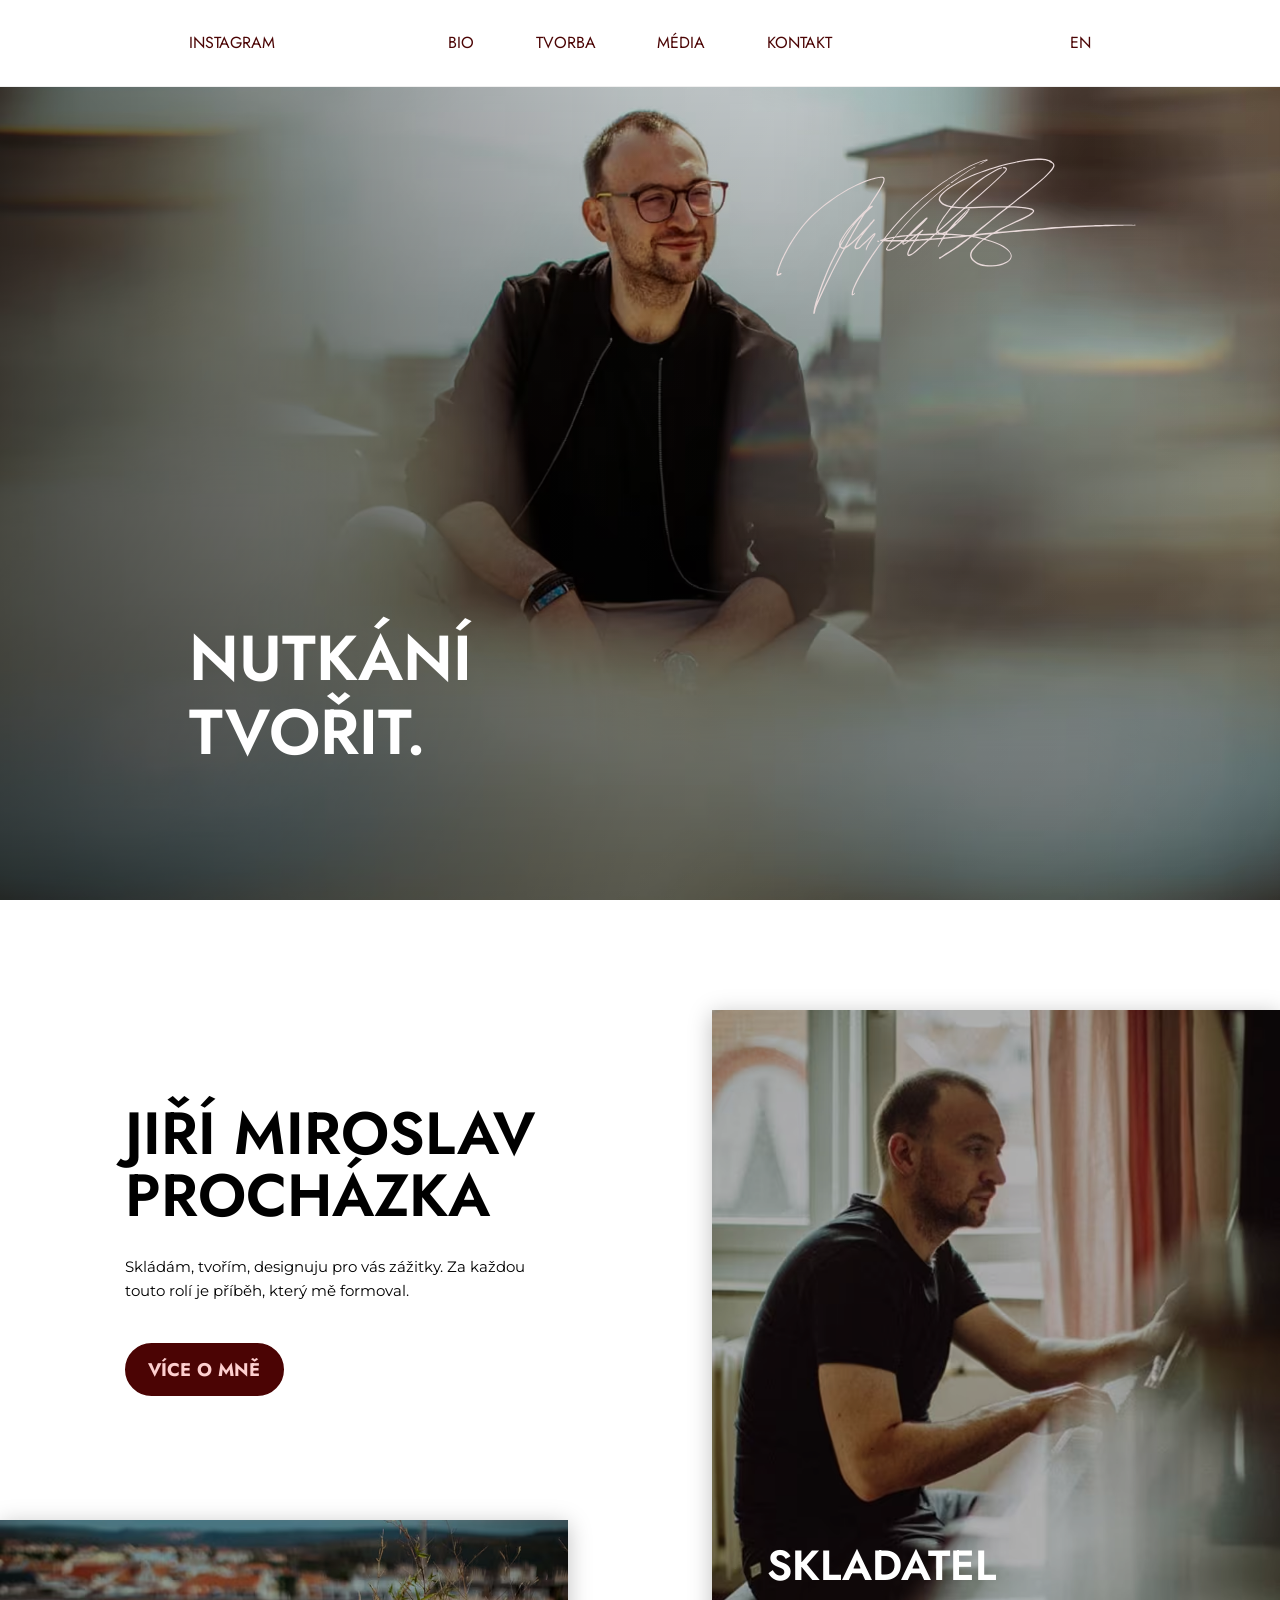
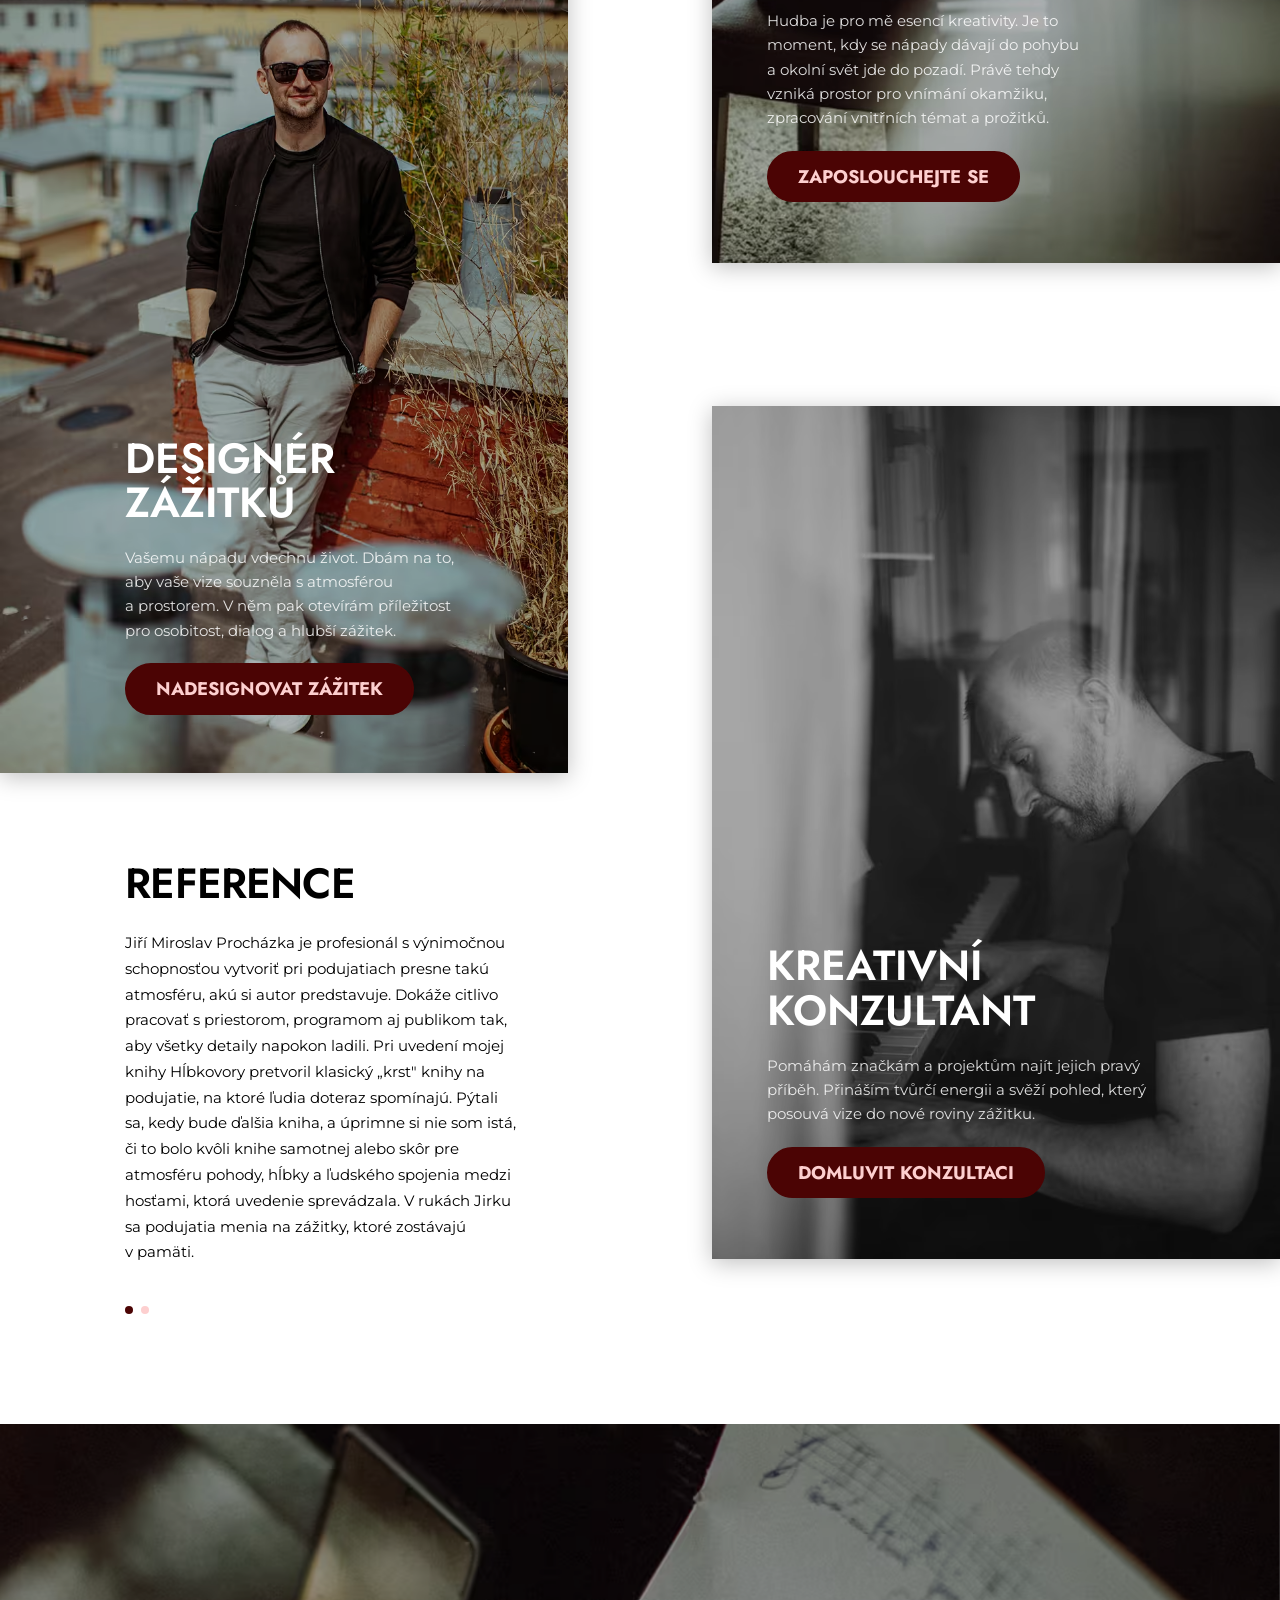
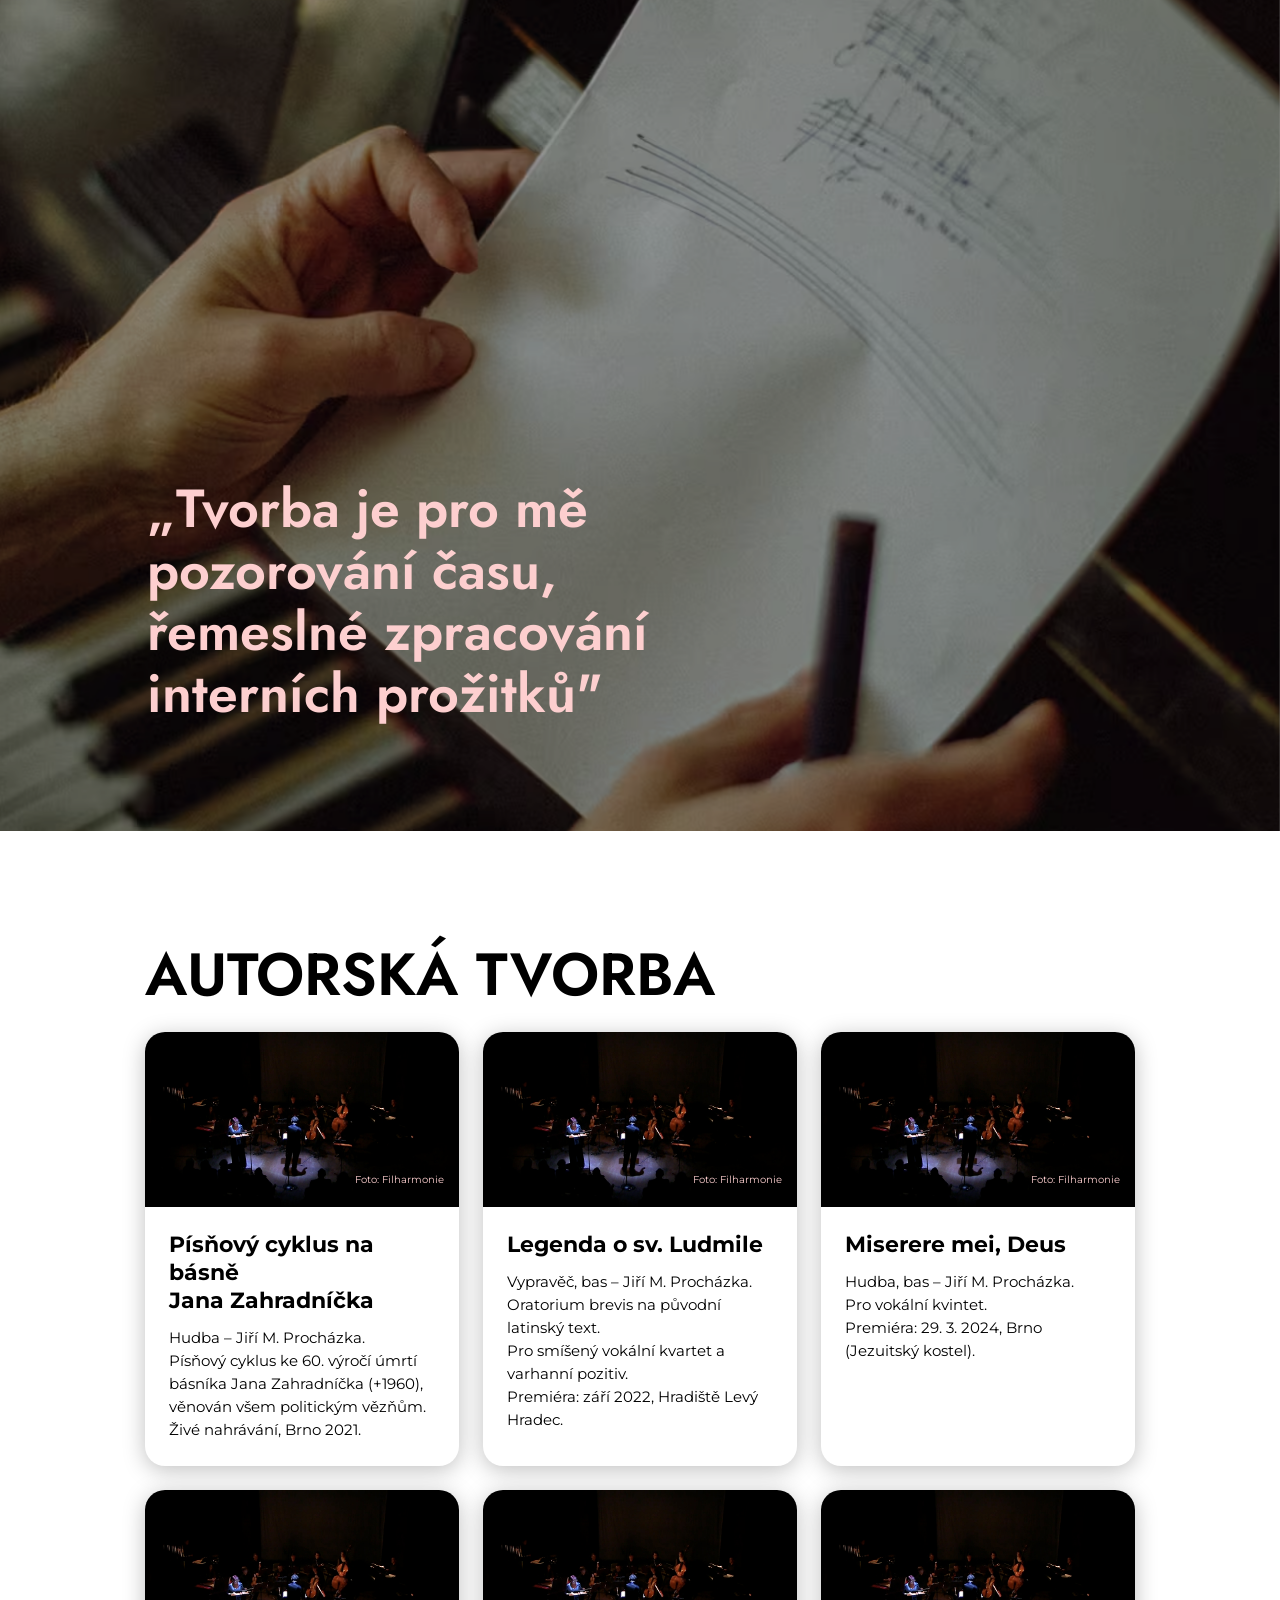
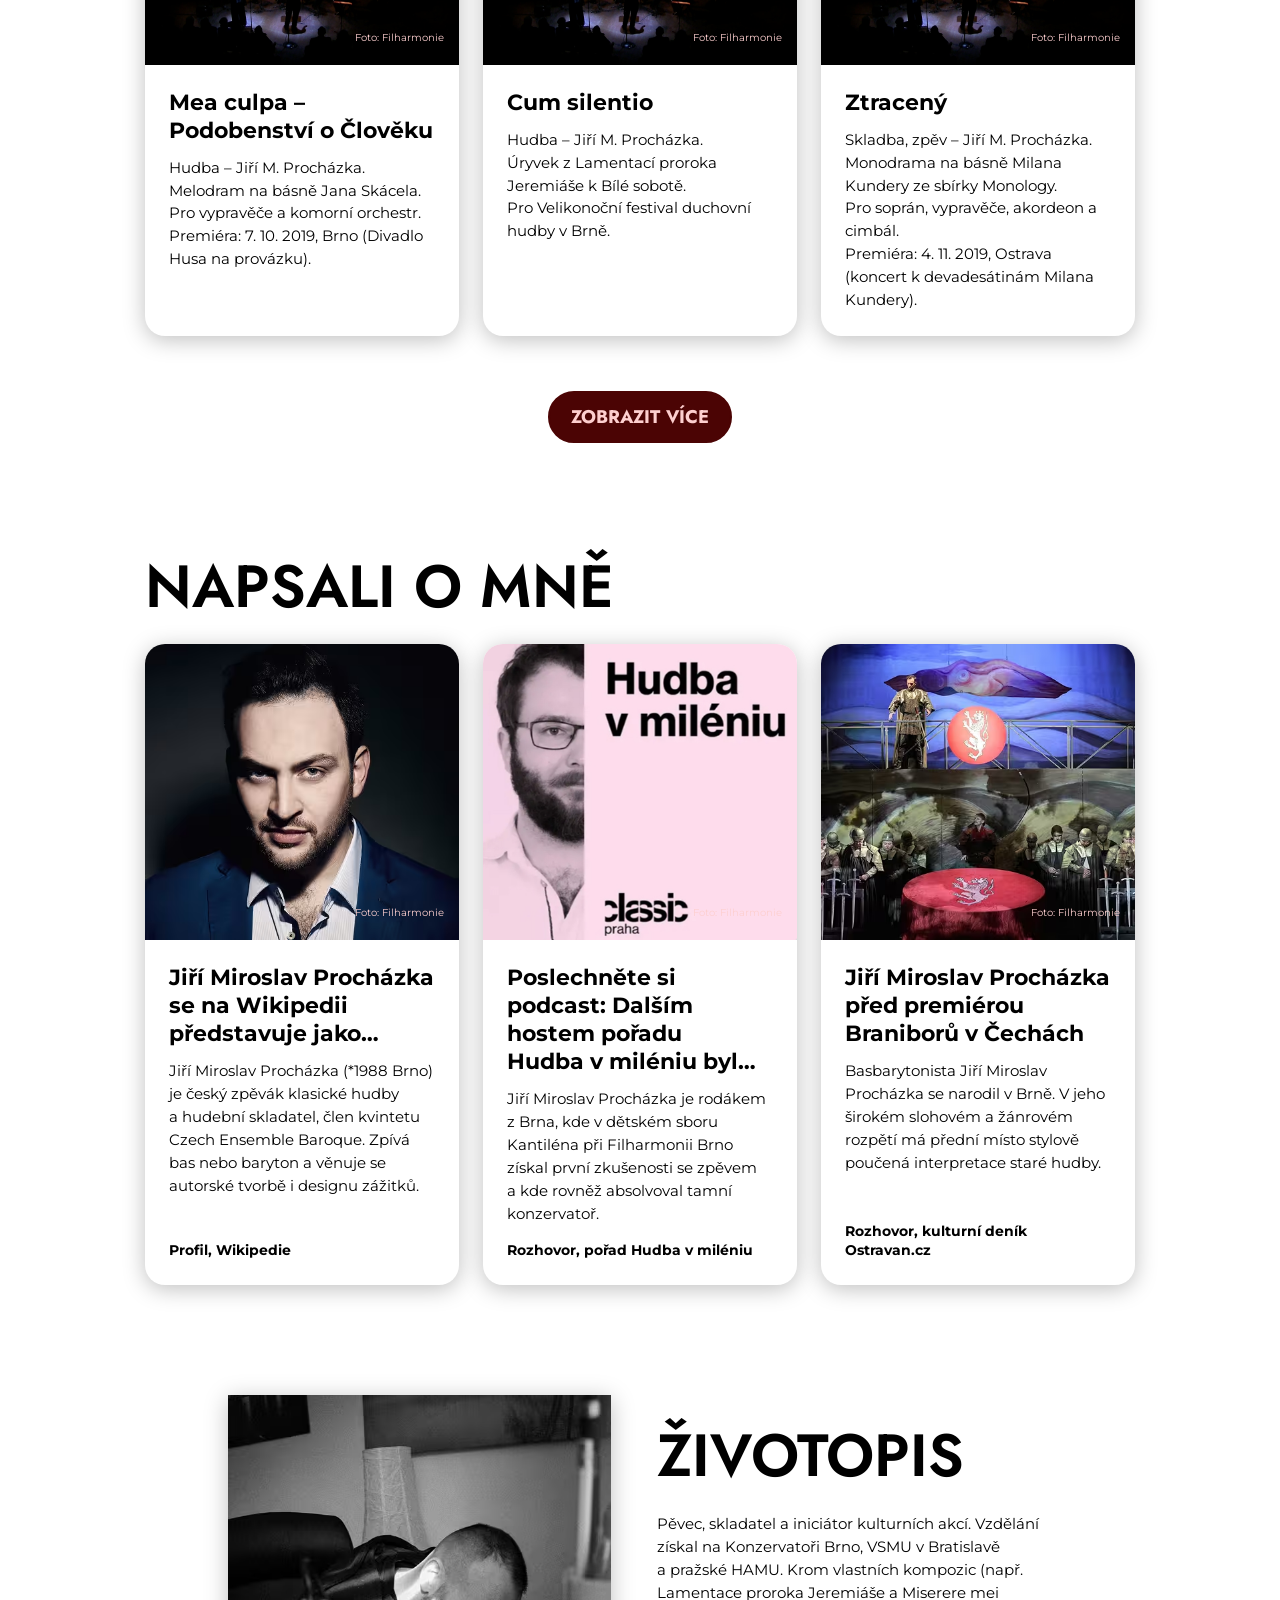
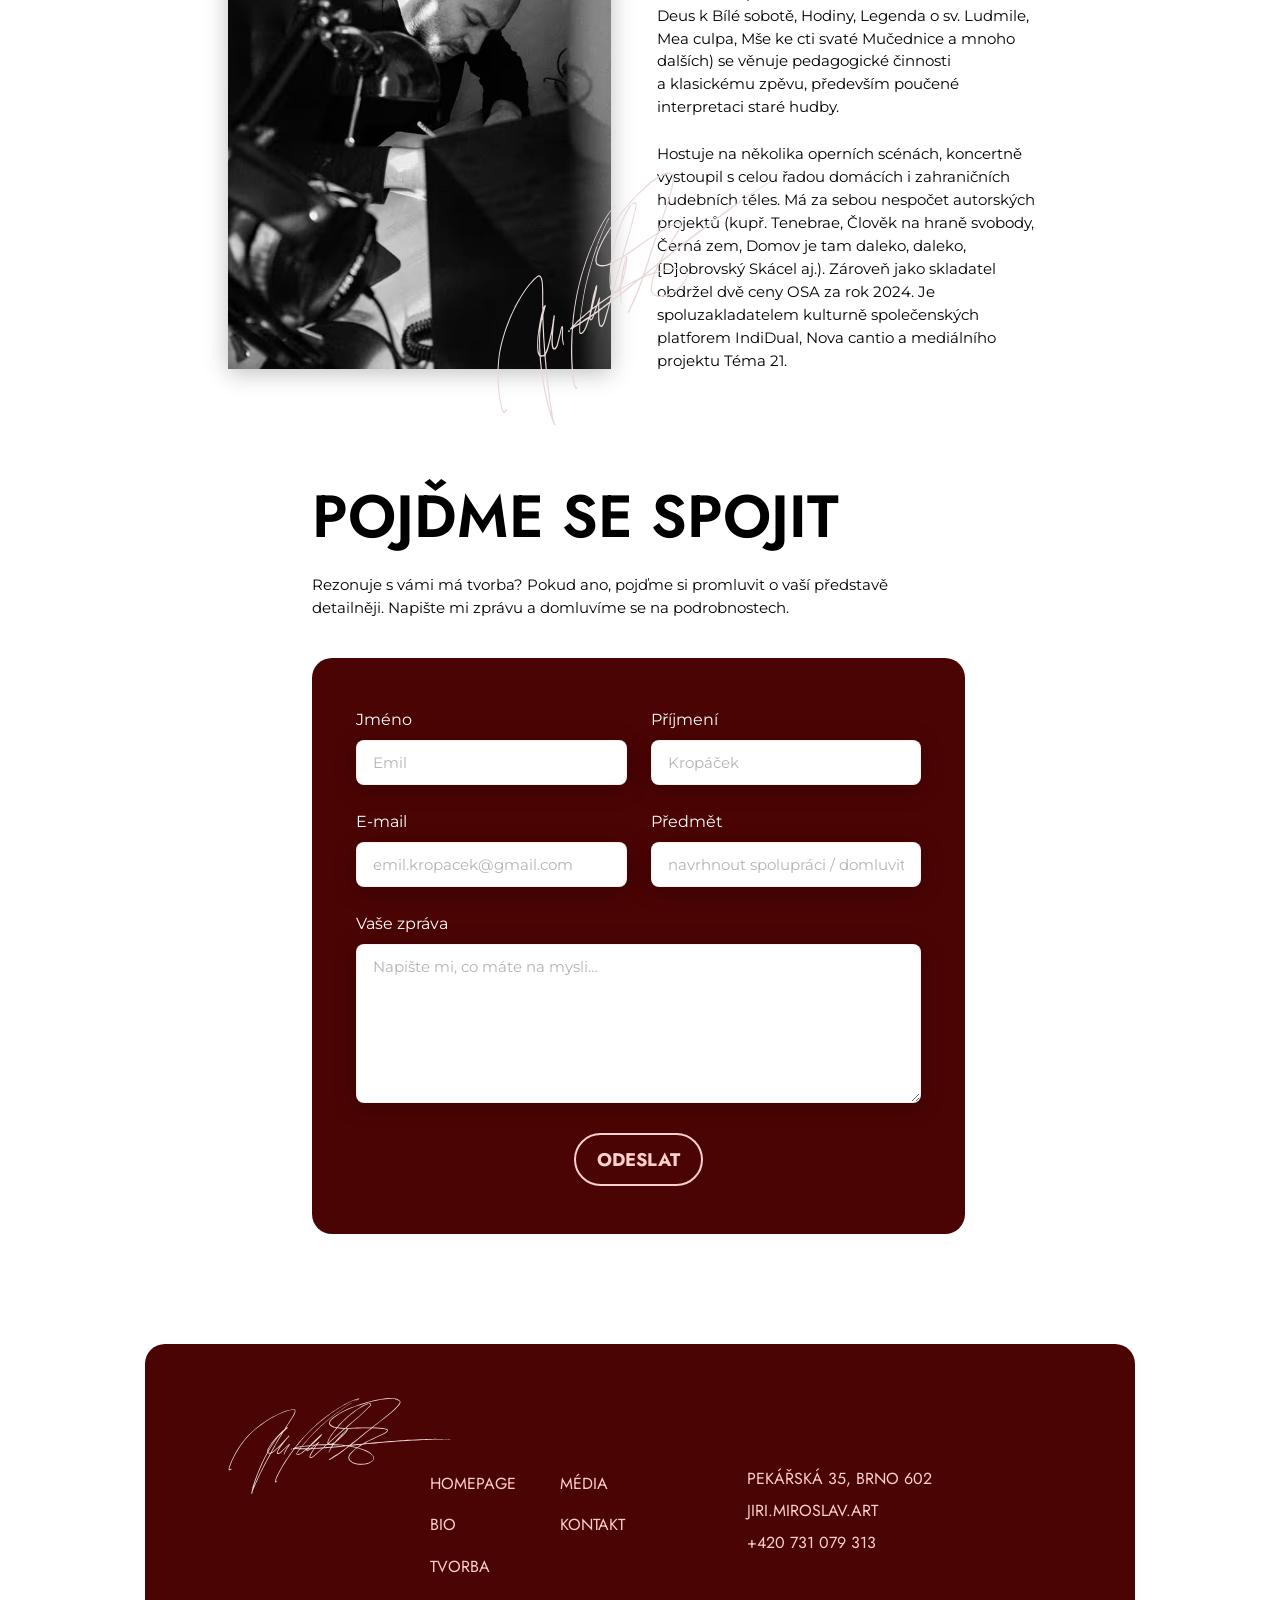
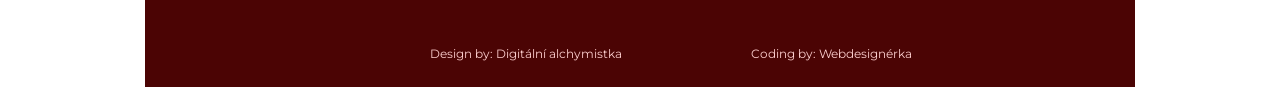
==== index.html @ 0cab8ac6 "Nová podstránka designer-zazitku: hero, foto grid, CSS a JS - Přidána podstránka designer-zazitku.ht" ====
﻿<!DOCTYPE html>
<html lang="cs">
<head>
    <meta charset="UTF-8">
    <meta name="viewport" content="width=device-width, initial-scale=1.0">

    <!-- ===== SEO ===== -->
    <title>Jiří Miroslav Procházka – Skladatel &amp; Designér zážitků</title>
    <meta name="description" content="Jiří Miroslav Procházka – pěvec, skladatel a designér zážitků z Brna. Skládám, tvořím a designuju pro vás zážitky, které zůstávají v paměti.">
    <link rel="canonical" href="https://www.jiriprochazka.cz/">

    <!-- ===== OPEN GRAPH ===== -->
    <meta property="og:type" content="website">
    <meta property="og:url" content="https://www.jiriprochazka.cz/">
    <meta property="og:title" content="Jiří Miroslav Procházka – Skladatel &amp; Designér zážitků">
    <meta property="og:description" content="Skládám, tvořím a designuju pro vás zážitky, které zůstávají v paměti.">
    <meta property="og:image" content="https://www.jiriprochazka.cz/Obrazky/jiri-miroslav-prochazka-hero.jpg">
    <meta property="og:locale" content="cs_CZ">
    <meta property="og:locale:alternate" content="en_US">

    <!-- ===== TWITTER CARD ===== -->
    <meta name="twitter:card" content="summary_large_image">
    <meta name="twitter:title" content="Jiří Miroslav Procházka – Skladatel &amp; Designér zážitků">
    <meta name="twitter:description" content="Skládám, tvořím a designuju pro vás zážitky, které zůstávají v paměti.">
    <meta name="twitter:image" content="https://www.jiriprochazka.cz/Obrazky/jiri-miroslav-prochazka-hero.jpg">

    <!-- ===== HREFLANG ===== -->
    <link rel="alternate" hreflang="cs" href="https://www.jiriprochazka.cz/">
    <link rel="alternate" hreflang="en" href="https://www.jiriprochazka.cz/en/">
    <link rel="alternate" hreflang="x-default" href="https://www.jiriprochazka.cz/">

    <!-- ===== FAVICON ===== -->
    <link rel="icon" type="image/svg+xml" href="Obrazky/Favicona-jiri.svg">

    <!-- ===== PRELOAD HERO IMAGE ===== -->
    <link rel="preload" as="image" href="Obrazky/jiri-miroslav-prochazka-hero-mobil.jpg" media="(max-width: 1023px)" fetchpriority="high">
    <link rel="preload" as="image" href="Obrazky/jiri-miroslav-prochazka-hero.avif" type="image/avif" media="(min-width: 1024px)" fetchpriority="high">

    <!-- ===== FONTS ===== -->
    <link rel="preconnect" href="https://fonts.googleapis.com">
    <link rel="preconnect" href="https://fonts.gstatic.com" crossorigin>
    <link href="https://fonts.googleapis.com/css2?family=Jost:wght@400;600;700&family=Montserrat:wght@400;700&display=swap&subset=latin,latin-ext" rel="stylesheet">

    <!-- ===== CSS ===== -->
    <link rel="stylesheet" href="css/style.css">

    <!-- ===== STRUCTURED DATA – Person ===== -->
    <script type="application/ld+json">
    {
        "@context": "https://schema.org",
        "@type": "Person",
        "name": "Jiří Miroslav Procházka",
        "alternateName": "Jiří M. Procházka",
        "jobTitle": "Skladatel, pěvec, designér zážitků",
        "description": "Pěvec, skladatel a iniciátor kulturních akcí. Vzdělání získal na Konzervatoři Brno, VŠMU v Bratislavě a pražské HAMU.",
        "url": "https://www.jiriprochazka.cz/",
        "image": "https://www.jiriprochazka.cz/Obrazky/jiri-miroslav-prochazka-hero.jpg",
        "birthDate": "1988",
        "birthPlace": {
            "@type": "Place",
            "name": "Brno, Česká republika"
        }
    }
    </script>
</head>

<body>

    <!-- Přeskočit na obsah (přístupnost) -->
    <a href="#main-content" class="skip-link">Přeskočit na obsah</a>

    <!-- ================================================================
         HEADER / NAVIGACE
         ================================================================ -->
    <header class="site-header" role="banner" id="site-header">
        <div class="nav container">

            <!-- Logo – jen na mobilu -->
            <a href="/" class="nav__logo" aria-label="Jiří Miroslav Procházka – přejít na úvodní stránku">
                <img src="Obrazky/jiri-podpis-menu-mobil.svg"
                     alt="Jiří Miroslav Procházka"
                     class="nav__logo-img"
                     width="157" height="69">
            </a>

            <!-- Instagram – vlevo na desktopu -->
            <a href="#" class="nav__instagram">Instagram</a>

            <!-- Hlavní navigace – střed na desktopu -->
            <nav aria-label="Hlavní navigace">
                <ul class="nav__menu" id="nav-menu" role="list">
                    <li class="nav__menu-item"><a href="/#bio">Bio</a></li>
                    <li class="nav__menu-item"><a href="/#autorska-tvorba">Tvorba</a></li>
                    <li class="nav__menu-item"><a href="/#napsali-o-mne">Média</a></li>
                    <li class="nav__menu-item"><a href="/#kontakt">Kontakt</a></li>
                </ul>
            </nav>

            <!-- Pravá část: EN (desktop) + hamburger (mobile) -->
            <div class="nav__right">
                <a href="/en/"
                   class="nav__lang-link"
                   hreflang="en"
                   lang="en"
                   aria-label="English version">EN</a>
                <button class="nav__toggle"
                        type="button"
                        aria-expanded="false"
                        aria-controls="mobile-menu"
                        aria-label="Otevřít hlavní menu">
                    <span class="nav__toggle-bar" aria-hidden="true"></span>
                    <span class="nav__toggle-bar" aria-hidden="true"></span>
                </button>
            </div>

        </div>
    </header>

    <!-- ================================================================
         MOBILNÍ MENU OVERLAY
         ================================================================ -->
    <div class="mobile-menu"
         id="mobile-menu"
         role="dialog"
         aria-modal="true"
         aria-label="Navigační menu"
         aria-hidden="true">

        <div class="mobile-menu__top">
            <button class="mobile-menu__close"
                    type="button"
                    aria-label="Zavřít menu">
                <span class="mobile-menu__close-bar" aria-hidden="true"></span>
                <span class="mobile-menu__close-bar" aria-hidden="true"></span>
            </button>
        </div>

        <a href="/" class="mobile-menu__logo" aria-label="Jiří Miroslav Procházka – přejít na úvodní stránku">
            <img src="Obrazky/podpis-rozbal-menu-mobile.svg"
                 alt="Jiří Miroslav Procházka"
                 width="219" height="97">
        </a>

        <nav class="mobile-menu__nav" aria-label="Mobilní navigace">
            <ul role="list">
                <li><a href="/#bio">Bio</a></li>
                <li><a href="/#autorska-tvorba">Tvorba</a></li>
                <li><a href="/#napsali-o-mne">Média</a></li>
                <li><a href="/#kontakt">Kontakt</a></li>
            </ul>
        </nav>

        <div class="mobile-menu__footer">
            <a href="#"
               class="mobile-menu__instagram"
               target="_blank"
               rel="noopener noreferrer">Instagram</a>
            <a href="/en/"
               class="mobile-menu__lang"
               hreflang="en"
               lang="en"
               aria-label="English version">EN</a>
        </div>

    </div>

    <!-- ================================================================
         HLAVNÍ OBSAH
         ================================================================ -->
    <main id="main-content">

        <!-- ============================================================
             SEKCE 1 – HERO
             ============================================================ -->
        <section class="hero" aria-label="Úvodní sekce">

            <!-- Fotografie na pozadí -->
            <div class="hero__media" aria-hidden="true">
                <picture>
                    <!-- Mobilní fotografie (do 1023px) –  jpg -->
                    <source media="(max-width: 1023px)" srcset="Obrazky/jiri-miroslav-prochazka-hero-mobil.jpg">
                    <!-- Desktopová fotografie (od 1024px) -->
                    <source srcset="Obrazky/jiri-miroslav-prochazka-hero.avif" type="image/avif">
                    <img src="Obrazky/jiri-miroslav-prochazka-hero.jpg"
                         alt=""
                         class="hero__image"
                         fetchpriority="high"
                         decoding="auto">
                </picture>
                <div class="hero__overlay"></div>
                <img src="Obrazky/podpis-hero.svg"
                     alt=""
                     class="hero__signature"
                     aria-hidden="true"
                     width="545"
                     height="240">
            </div>

            <!-- Textový obsah -->
            <div class="hero__content container">
                <h1 class="hero__title">nutkání<br>tvořit.</h1>
            </div>

        </section>

        <!-- ============================================================
             SEKCE 2 – ROLE
             ============================================================ -->
        <section class="roles" id="bio" aria-label="Jiří Miroslav Procházka – role a zaměření">
            <div class="roles__grid">

                <!-- Levý sloupec -->
                <div class="roles__col-left">
                    <!-- Blok 1: Úvod -->
                    <div class="roles__intro">
                        <h2 class="roles__intro-title">Jiří Miroslav<br>Procházka</h2>
                        <p class="roles__intro-text">Skládám, tvořím, designuju pro&nbsp;vás zážitky. Za&nbsp;každou touto rolí je&nbsp;příběh, který mě&nbsp;formoval.</p>
                        <a href="#zivotopis" class="btn">Více o&nbsp;mně</a>
                    </div>

                    <!-- Karta: Designér zážitků (desktop: levý sloupec dole) -->
                    <article class="roles__card roles__card--designer" data-animate="from-left" aria-label="Designér zážitků">
                        <div class="roles__card-media">
                            <picture>
                                <source srcset="Obrazky/designer-zazitku-jiri-prochazka.avif" type="image/avif">
                                <img src="Obrazky/designer-zazitku-jiri-prochazka.jpg"
                                     alt="Jiří Miroslav Procházka – designér zážitků"
                                     class="roles__card-img"
                                     loading="lazy" decoding="async">
                            </picture>
                            <div class="roles__card-overlay" aria-hidden="true"></div>
                        </div>
                        <div class="roles__card-content">
                            <h2 class="roles__card-title">Designér<br>zážitků</h2>
                            <p class="roles__card-text">Vašemu nápadu vdechnu život. Dbám na&nbsp;to, aby vaše vize souzněla s&nbsp;atmosférou a&nbsp;prostorem. V&nbsp;něm pak otevírám příležitost pro osobitost, dialog a&nbsp;hlubší zážitek.</p>
                            <a href="designer-zazitku.html" class="btn">Nadesignovat zážitek</a>
                        </div>
                    </article>

                    <!-- Reference slider -->
                    <div class="roles__reference" data-animate="from-left">
                        <h2 class="roles__reference-title">Reference</h2>
                        <div class="roles__reference-slider">
                            <div class="roles__reference-track">

                                <blockquote class="roles__reference-slide">
                                    <p class="roles__reference-text">Jiří Miroslav Procházka je profesionál s&nbsp;výnimočnou schopnosťou vytvoriť pri podujatiach presne takú atmosféru, akú si autor predstavuje. Dokáže citlivo pracovať s&nbsp;priestorom, programom aj publikom tak, aby všetky detaily napokon ladili. Pri uvedení mojej knihy Hĺbkovory pretvoril klasický „krst" knihy na podujatie, na ktoré ľudia doteraz spomínajú. Pýtali sa, kedy bude ďalšia kniha, a&nbsp;úprimne si nie som istá, či to bolo kvôli knihe samotnej alebo skôr pre atmosféru pohody, hĺbky a&nbsp;ľudského spojenia medzi hosťami, ktorá uvedenie sprevádzala. V&nbsp;rukách Jirku sa podujatia menia na zážitky, ktoré zostávajú v&nbsp;pamäti.</p>
                                    <footer class="roles__reference-footer">
                                        <cite class="roles__reference-author">Iva Mrvová, reportérka a akademička</cite>
                                    </footer>
                                </blockquote>

                                <blockquote class="roles__reference-slide" aria-hidden="true">
                                    <p class="roles__reference-text">Navštívila jsem koncert, kde zazněla skladba J.&nbsp;M.&nbsp;Procházky Miserere mei Deus. Aniž bych znala kontext skladby, překlad textu, vybavil se mi okamžik prosincového odpoledne 21.&nbsp;12.&nbsp;2023. Odcházela jsem z&nbsp;práce, nemocnice. Z&nbsp;práce vidím centrum Prahy jak na dlani. Už jsem věděla, že se něco stalo. Celé centrum Prahy modře blikalo, majáky vozidel IZS. Hlavní město spustilo traumaplán. Vracela jsem se do&nbsp;práce a&nbsp;čekala, zda budeme i&nbsp;my, v&nbsp;menší nemocnici potřeba. V&nbsp;šoku, ty lidi šly jen do&nbsp;školy. Trochu síla, co všechno člověku dokáže hudba vyvolat za vzpomínky, souvislosti. Program koncertu jsem si důkladněji přečetla až&nbsp;později a&nbsp;zamrazilo mne podruhé. Ta skladba bylo tomu určená, aby tohle připomínala, památka obětí. Funguje, připomíná, aniž by člověk dopředu tušil. Poklona autorovi, jeho skladba funguje, až neuvěřitelně hluboce. Připomíná to, co bychom možná rádi zapomněli, ale zapomenout nesmíme!</p>
                                    <footer class="roles__reference-footer">
                                        <cite class="roles__reference-author">Kateřina (zdravotní sestra), návštěvnice koncertu</cite>
                                    </footer>
                                </blockquote>

                            </div>
                        </div>
                        <nav class="roles__reference-dots" aria-label="Navigace referencí">
                            <button class="roles__reference-dot roles__reference-dot--active"
                                    aria-label="Reference 1 z 2"
                                    data-index="0"></button>
                            <button class="roles__reference-dot"
                                    aria-label="Reference 2 z 2"
                                    data-index="1"></button>
                        </nav>
                    </div>

                </div>

                <!-- Pravý sloupec -->
                <div class="roles__col-right">
                    <!-- Karta: Skladatel (desktop: pravý sloupec nahoře) -->
                    <article class="roles__card roles__card--skladatel" data-animate="from-right" aria-label="Skladatel">
                        <div class="roles__card-media">
                            <picture>
                                <source srcset="Obrazky/skladatel-jiri-prochazka.avif" type="image/avif">
                                <img src="Obrazky/skladatel-jiri-prochazka.jpg"
                                     alt="Jiří Miroslav Procházka – skladatel"
                                     class="roles__card-img"
                                     loading="lazy" decoding="async">
                            </picture>
                            <div class="roles__card-overlay" aria-hidden="true"></div>
                        </div>
                        <div class="roles__card-content">
                            <h2 class="roles__card-title">Skladatel</h2>
                            <p class="roles__card-text">Hudba je pro mě esencí kreativity. Je to moment, kdy se nápady dávají do pohybu a&nbsp;okolní svět jde do pozadí. Právě tehdy vzniká prostor pro vnímání okamžiku, zpracování vnitřních témat a&nbsp;prožitků.</p>
                            <a href="#tvorba" class="btn">Zaposlouchejte se</a>
                        </div>
                    </article>

                    <!-- Karta: Kreativní konzultant (desktop: pravý sloupec dole) -->
                    <article class="roles__card roles__card--konzultant" data-animate="from-right" aria-label="Kreativní konzultant">
                        <div class="roles__card-media">
                            <picture>
                                <source srcset="Obrazky/kreativni-konzultant-jiri-prochazka.avif" type="image/avif">
                                <img src="Obrazky/kreativni-konzultant-jiri-prochazka.jpg"
                                     alt="Jiří Miroslav Procházka – kreativní konzultant"
                                     class="roles__card-img"
                                     loading="lazy" decoding="async">
                            </picture>
                            <div class="roles__card-overlay" aria-hidden="true"></div>
                        </div>
                        <div class="roles__card-content">
                            <h2 class="roles__card-title">Kreativní<br>konzultant</h2>
                            <p class="roles__card-text">Pomáhám značkám a&nbsp;projektům najít jejich pravý příběh. Přináším tvůrčí energii a&nbsp;svěží pohled, který posouvá vize do&nbsp;nové roviny zážitku.</p>
                            <a href="#kontakt" class="btn">Domluvit konzultaci</a>
                        </div>
                    </article>
                </div>

            </div>
        </section>

        <!-- ============================================================
             SEKCE 3 – CITÁT S PARALLAX FOTOGRAFIÍ
             ============================================================ -->
        <section class="quote-section" aria-label="Citát – Tvorba je pro mě pozorování času">
            <div class="quote-section__parallax" aria-hidden="true">
                <picture>
                    <source srcset="Obrazky/tvorba-jiri-prochazka.avif" type="image/avif">
                    <img src="Obrazky/tvorba-jiri-prochazka.jpg"
                         alt=""
                         class="quote-section__img"
                         loading="lazy" decoding="async">
                </picture>
            </div>
            <div class="quote-section__overlay" aria-hidden="true"></div>
            <div class="quote-section__content">
                <blockquote class="quote-section__quote">
                    <p>„Tvorba je pro&nbsp;mě<br>
                    pozorování času,<br>
                    řemeslné zpracování<br>
                    interních prožitků"</p>
                </blockquote>
            </div>
        </section>

        <!-- ============================================================
             SEKCE 4 – AUTORSKÁ TVORBA
             ============================================================ -->
        <section class="works" id="autorska-tvorba" aria-label="Autorská tvorba – Jiří Miroslav Procházka">

            <h2 class="works__title">Autorská tvorba</h2>

                <div class="works__grid">

                    <!-- Karta 1 -->
                    <article class="works__card">
                        <div class="works__card-media">
                            <picture>
                                <img src="Obrazky/nahled-autorska-tvorba-jan-prochazka.jpg"
                                     alt="Písňový cyklus na básně Jana Zahradníčka – živé nahrávání, Brno 2021"
                                     class="works__card-img"
                                     loading="lazy" decoding="async">
                            </picture>
                            <span class="works__card-credit" aria-hidden="true">Foto: Filharmonie</span>
                        </div>
                        <div class="works__card-body">
                            <h3 class="works__card-title">Písňový cyklus na básně Jana&nbsp;Zahradníčka</h3>
                            <p class="works__card-text">Hudba – Jiří M. Procházka.<br>
                            Písňový cyklus ke 60. výročí úmrtí básníka Jana Zahradníčka (+1960), věnován všem politickým vězňům.<br>
                            Živé nahrávání, Brno 2021.</p>
                        </div>
                    </article>

                    <!-- Karta 2 -->
                    <article class="works__card">
                        <div class="works__card-media">
                            <picture>
                                <img src="Obrazky/nahled-autorska-tvorba-jan-prochazka.jpg"
                                     alt="Legenda o sv. Ludmile – oratorium brevis, Hradiště Levý Hradec 2022"
                                     class="works__card-img"
                                     loading="lazy" decoding="async">
                            </picture>
                            <span class="works__card-credit" aria-hidden="true">Foto: Filharmonie</span>
                        </div>
                        <div class="works__card-body">
                            <h3 class="works__card-title">Legenda o&nbsp;sv.&nbsp;Ludmile</h3>
                            <p class="works__card-text">Vypravěč, bas – Jiří M. Procházka.<br>
                            Oratorium brevis na původní latinský text.<br>
                            Pro smíšený vokální kvartet a varhanní pozitiv.<br>
                            Premiéra: září 2022, Hradiště Levý Hradec.</p>
                        </div>
                    </article>

                    <!-- Karta 3 -->
                    <article class="works__card">
                        <div class="works__card-media">
                            <picture>
                                <img src="Obrazky/nahled-autorska-tvorba-jan-prochazka.jpg"
                                     alt="Miserere mei, Deus – vokální kvintet, Brno 2024"
                                     class="works__card-img"
                                     loading="lazy" decoding="async">
                            </picture>
                            <span class="works__card-credit" aria-hidden="true">Foto: Filharmonie</span>
                        </div>
                        <div class="works__card-body">
                            <h3 class="works__card-title">Miserere mei, Deus</h3>
                            <p class="works__card-text">Hudba, bas – Jiří M. Procházka.<br>
                            Pro vokální kvintet.<br>
                            Premiéra: 29. 3. 2024, Brno (Jezuitský kostel).</p>
                        </div>
                    </article>

                    <!-- Karta 4 -->
                    <article class="works__card">
                        <div class="works__card-media">
                            <picture>
                                <img src="Obrazky/nahled-autorska-tvorba-jan-prochazka.jpg"
                                     alt="Mea culpa – Podobenství o Člověku, Brno 2019"
                                     class="works__card-img"
                                     loading="lazy" decoding="async">
                            </picture>
                            <span class="works__card-credit" aria-hidden="true">Foto: Filharmonie</span>
                        </div>
                        <div class="works__card-body">
                            <h3 class="works__card-title">Mea culpa – Podobenství o&nbsp;Člověku</h3>
                            <p class="works__card-text">Hudba – Jiří M. Procházka.<br>
                            Melodram na básně Jana Skácela.<br>
                            Pro vypravěče a komorní orchestr.<br>
                            Premiéra: 7. 10. 2019, Brno (Divadlo Husa na provázku).</p>
                        </div>
                    </article>

                    <!-- Karta 5 -->
                    <article class="works__card">
                        <div class="works__card-media">
                            <picture>
                                <img src="Obrazky/nahled-autorska-tvorba-jan-prochazka.jpg"
                                     alt="Cum silentio – Lamentace proroka Jeremiáše, Velikonoční festival Brno"
                                     class="works__card-img"
                                     loading="lazy" decoding="async">
                            </picture>
                            <span class="works__card-credit" aria-hidden="true">Foto: Filharmonie</span>
                        </div>
                        <div class="works__card-body">
                            <h3 class="works__card-title">Cum silentio</h3>
                            <p class="works__card-text">Hudba – Jiří M. Procházka.<br>
                            Úryvek z Lamentací proroka Jeremiáše k Bílé sobotě.<br>
                            Pro Velikonoční festival duchovní hudby v Brně.</p>
                        </div>
                    </article>

                    <!-- Karta 6 -->
                    <article class="works__card">
                        <div class="works__card-media">
                            <picture>
                                <img src="Obrazky/nahled-autorska-tvorba-jan-prochazka.jpg"
                                     alt="Ztracený – monodrama na básně Milana Kundery, Ostrava 2019"
                                     class="works__card-img"
                                     loading="lazy" decoding="async">
                            </picture>
                            <span class="works__card-credit" aria-hidden="true">Foto: Filharmonie</span>
                        </div>
                        <div class="works__card-body">
                            <h3 class="works__card-title">Ztracený</h3>
                            <p class="works__card-text">Skladba, zpěv – Jiří M. Procházka.<br>
                            Monodrama na básně Milana Kundery ze sbírky Monology.<br>
                            Pro soprán, vypravěče, akordeon a cimbál.<br>
                            Premiéra: 4. 11. 2019, Ostrava (koncert k devadesátinám Milana Kundery).</p>
                        </div>
                    </article>

                </div><!-- /.works__grid -->

                <div class="works__cta">
                    <a href="#" class="btn">Zobrazit více</a>
                </div>

        </section>

        <!-- ============================================================
             SEKCE 5 – NAPSALI O MNĚ
             ============================================================ -->
        <section class="works" id="napsali-o-mne" aria-label="Napsali o mně – Jiří Miroslav Procházka">

            <h2 class="works__title">Napsali o&nbsp;mně</h2>

            <div class="works__grid">

                <!-- Karta 1 – Wikipedie -->
                <article class="works__card">
                    <div class="works__card-media">
                        <picture>
                            <source srcset="Obrazky/napsali-o-mne-jan-prochazka.avif" type="image/avif">
                            <img src="Obrazky/napsali-o-mne-jan-prochazka.jpg"
                                 alt="Jiří Miroslav Procházka – portrétní fotografie"
                                 class="works__card-img"
                                 loading="lazy"
                                 decoding="async">
                        </picture>
                        <span class="works__card-credit" aria-hidden="true">Foto: Filharmonie</span>
                    </div>
                    <div class="works__card-body">
                        <h3 class="works__card-title">Jiří Miroslav Procházka se na&nbsp;Wikipedii představuje jako…</h3>
                        <p class="works__card-text">Jiří Miroslav Procházka (*1988 Brno) je český zpěvák klasické hudby a&nbsp;hudební skladatel, člen kvintetu Czech Ensemble Baroque. Zpívá bas nebo baryton a&nbsp;věnuje se autorské tvorbě i&nbsp;designu zážitků.</p>
                        <p class="works__card-source">Profil, Wikipedie</p>
                    </div>
                </article>

                <!-- Karta 2 – Hudba v miléniu -->
                <article class="works__card">
                    <div class="works__card-media">
                        <picture>
                            <img src="Obrazky/rozhovor-hudba-v-mileniu-jan-prochazka.jpg"
                                 alt="Rozhovor s Jiřím Miroslavem Procházkou v pořadu Hudba v miléniu"
                                 class="works__card-img"
                                 loading="lazy"
                                 decoding="async">
                        </picture>
                        <span class="works__card-credit" aria-hidden="true">Foto: Filharmonie</span>
                    </div>
                    <div class="works__card-body">
                        <h3 class="works__card-title">Poslechněte si podcast: Dalším hostem pořadu Hudba&nbsp;v&nbsp;miléniu byl…</h3>
                        <p class="works__card-text">Jiří Miroslav Procházka je rodákem z&nbsp;Brna, kde v&nbsp;dětském sboru Kantiléna při Filharmonii Brno získal první zkušenosti se zpěvem a&nbsp;kde rovněž absolvoval tamní konzervatoř.</p>
                        <p class="works__card-source">Rozhovor, pořad Hudba v&nbsp;miléniu</p>
                    </div>
                </article>

                <!-- Karta 3 – Ostravan.cz -->
                <article class="works__card">
                    <div class="works__card-media">
                        <picture>
                            <source srcset="Obrazky/premiera-branibor-jiri-prochazka.avif" type="image/avif">
                            <img src="Obrazky/premiera-branibor-jiri-prochazka.jpg"
                                 alt="Jiří Miroslav Procházka před premiérou Braniborů v Čechách"
                                 class="works__card-img"
                                 loading="lazy"
                                 decoding="async">
                        </picture>
                        <span class="works__card-credit" aria-hidden="true">Foto: Filharmonie</span>
                    </div>
                    <div class="works__card-body">
                        <h3 class="works__card-title">Jiří Miroslav Procházka před premiérou Braniborů v&nbsp;Čechách</h3>
                        <p class="works__card-text">Basbarytonista Jiří Miroslav Procházka se narodil v&nbsp;Brně. V&nbsp;jeho širokém slohovém a&nbsp;žánrovém rozpětí má přední místo stylově poučená interpretace staré hudby.</p>
                        <p class="works__card-source">Rozhovor, kulturní deník Ostravan.cz</p>
                    </div>
                </article>

            </div><!-- /.works__grid -->

        </section>

        <!-- ============================================================
             SEKCE 6 – ŽIVOTOPIS
             ============================================================ -->
        <section class="bio" id="zivotopis" aria-label="Životopis – Jiří Miroslav Procházka">
            <div class="bio__inner">

                <div class="bio__media">
                    <picture>
                        <source srcset="Obrazky/pevec-skladatel-jiri-prochazka.avif" type="image/avif">
                        <img src="Obrazky/pevec-skladatel-jiri-prochazka.jpg"
                             alt="Jiří Miroslav Procházka – pěvec a skladatel"
                             class="bio__img"
                             loading="lazy"
                             decoding="async">
                    </picture>
                    <img src="Obrazky/podpis-jiri-prochazka.svg"
                         alt=""
                         class="bio__signature"
                         aria-hidden="true">
                </div>

                <div class="bio__content">
                    <h2 class="bio__title">Životopis</h2>
                    <p class="bio__text">Pěvec, skladatel a&nbsp;iniciátor kulturních akcí. Vzdělání získal na Konzervatoři Brno, VSMU v&nbsp;Bratislavě a&nbsp;pražské HAMU. Krom vlastních kompozic (např. Lamentace proroka Jeremiáše a&nbsp;Miserere mei Deus k&nbsp;Bílé sobotě, Hodiny, Legenda o&nbsp;sv.&nbsp;Ludmile, Mea culpa, Mše ke cti svaté Mučednice a&nbsp;mnoho dalších) se věnuje pedagogické činnosti a&nbsp;klasickému zpěvu, především poučené interpretaci staré hudby.</p>
                    <p class="bio__text">Hostuje na několika operních scénách, koncertně vystoupil s&nbsp;celou řadou domácích i&nbsp;zahraničních hudebních těles. Má za sebou nespočet autorských projektů (kupř. Tenebrae, Člověk na hraně svobody, Černá zem, Domov je tam daleko, daleko, [D]obrovský Skácel aj.). Zároveň jako skladatel obdržel dvě ceny OSA za rok 2024. Je spoluzakladatelem kulturně společenských platforem IndiDual, Nova cantio a&nbsp;mediálního projektu Téma 21.</p>
                </div>

            </div>
        </section>

        <!-- ============================================================
             SEKCE 7 – KONTAKT
             ============================================================ -->
        <section class="contact" id="kontakt" aria-label="Kontaktní formulář – Pojďme se spojit">

            <h2 class="contact__title">Pojďme se&nbsp;spojit</h2>
            <p class="contact__intro">Rezonuje s&nbsp;vámi má tvorba? Pokud ano, pojďme si promluvit o&nbsp;vaší představě detailněji. Napište mi zprávu a&nbsp;domluvíme se na&nbsp;podrobnostech.</p>

            <form class="contact__form" action="#" method="post" novalidate>

                <div class="contact__row">
                    <div class="contact__field">
                        <label for="jmeno" class="contact__label">Jméno</label>
                        <input type="text" id="jmeno" name="jmeno" class="contact__input"
                               placeholder="Emil" autocomplete="given-name" required>
                    </div>
                    <div class="contact__field">
                        <label for="prijmeni" class="contact__label">Příjmení</label>
                        <input type="text" id="prijmeni" name="prijmeni" class="contact__input"
                               placeholder="Kropáček" autocomplete="family-name" required>
                    </div>
                </div>

                <div class="contact__row">
                    <div class="contact__field">
                        <label for="email" class="contact__label">E-mail</label>
                        <input type="email" id="email" name="email" class="contact__input"
                               placeholder="emil.kropacek@gmail.com" autocomplete="email" required>
                    </div>
                    <div class="contact__field">
                        <label for="predmet" class="contact__label">Předmět</label>
                        <input type="text" id="predmet" name="predmet" class="contact__input"
                               placeholder="navrhnout spolupráci / domluvit lekci">
                    </div>
                </div>

                <div class="contact__field">
                    <label for="zprava" class="contact__label">Vaše zpráva</label>
                    <textarea id="zprava" name="zprava" class="contact__textarea"
                              placeholder="Napište mi, co máte na mysli…" rows="7" required></textarea>
                </div>

                <div class="contact__cta">
                    <button type="submit" class="btn contact__submit">Odeslat</button>
                </div>

            </form>

        </section>

    </main>

    <!-- ================================================================
         PATIČKA
         ================================================================ -->
    <footer class="site-footer" role="contentinfo">

        <div class="footer__inner">

            <!-- Podpis -->
            <img src="Obrazky/podpis-paticka.svg"
                 alt="Jiří Miroslav Procházka"
                 class="footer__signature"
                 aria-hidden="true">

            <!-- Pravá část: nav + credits -->
            <div class="footer__right">
                <div class="footer__nav-group">

                    <nav class="footer__nav" aria-label="Patičková navigace">
                        <div class="footer__nav-cols">

                            <ul class="footer__nav-col">
                                <li><a href="/" class="footer__nav-link">Homepage</a></li>
                                <li><a href="/#bio" class="footer__nav-link">Bio</a></li>
                                <li><a href="/#autorska-tvorba" class="footer__nav-link">Tvorba</a></li>
                            </ul>

                            <ul class="footer__nav-col">
                                <li><a href="/#napsali-o-mne" class="footer__nav-link">Média</a></li>
                                <li><a href="/#kontakt" class="footer__nav-link">Kontakt</a></li>
                            </ul>

                            <address class="footer__address">
                                <span class="footer__nav-link">Pekářská 35, Brno 602</span>
                                <a href="mailto:info@jirimiroslavprochazka.cz" class="footer__nav-link">jiri.miroslav.art</a>
                                <a href="tel:+420731079313"         class="footer__nav-link">+420 731 079 313</a>
                            </address>

                        </div>
                    </nav>

                    <!-- Credits – zarovnáno s col1 a col3 -->
                    <div class="footer__bottom">
                        <p class="footer__credits">Design by: <a href="#" class="footer__credits-link">Digitální alchymistka</a></p>
                        <p class="footer__credits">Coding by: <a href="#" class="footer__credits-link">Webdesignérka</a></p>
                    </div>

                </div>
            </div>

        </div>

    </footer>

    <!-- ================================================================
         JAVASCRIPT
         ================================================================ -->
    <script src="js/main.js" defer></script>

</body>
</html>
---- css/style.css ----
/* ============================================================
   JIŘÍ MIROSLAV PROCHÁZKA – Hlavní stylesheet
   Mobile-first | 1920px desktop / 360px mobile
   ============================================================ */

/* ============================================================
   CSS PROMĚNNÉ
   ============================================================ */
:root {
    /* Barvy */
    --color-primary: #4B0404;
    --color-secondary: #FDCFCF;
    --color-bg: #ffffff;
    --color-text: #000000;
    --color-text-body: #333333;

    /* Tlačítka */
    --btn-bg: var(--color-primary);
    --btn-text: var(--color-secondary);
    --btn-hover-bg: var(--color-secondary);
    --btn-hover-text: var(--color-primary);

    /* Fonty */
    --font-heading: 'Jost', sans-serif;
    --font-body: 'Montserrat', sans-serif;

    /* Layout */
    --container-width: 1456px;
    --container-pad: clamp(1.25rem, 5vw, 4.5rem);

    /* Sekce – padding */
    --section-pad: 56px;
    /* mobile */

    /* Zaoblení */
    --radius: 20px;

    /* Stín karet */
    --shadow-card: 0px 4px 22px rgba(0, 0, 0, 0.25);

    /* Přechody */
    --transition: 300ms ease-out;
    --transition-slow: 700ms cubic-bezier(0.22, 1, 0.36, 1);
}

/* Desktop – větší sekce padding */
@media (min-width: 1024px) {
    :root {
        --section-pad: 150px;
    }
}

/* ============================================================
   RESET & BASE
   ============================================================ */
*,
*::before,
*::after {
    box-sizing: border-box;
    margin: 0;
    padding: 0;
}

html {
    font-size: 16px;
    scroll-behavior: smooth;
    scroll-padding-top: clamp(4.5rem, calc(3.654rem + 2.308vw), 7rem);
    /* ~72px@360 → 112px@1920 */
    overflow-x: clip;
    /* zabraňuje horizontálnímu scrollu bez narušení position:sticky */
    -webkit-text-size-adjust: 100%;
    text-size-adjust: 100%;
}

body {
    font-family: var(--font-body);
    font-size: 1rem;
    font-weight: 400;
    line-height: 1.6;
    color: var(--color-text-body);
    background-color: var(--color-bg);
    overflow-x: hidden;
    -webkit-font-smoothing: antialiased;
    -moz-osx-font-smoothing: grayscale;
}

/* Minimální velikost textu na mobilu (360 px) */
@media (max-width: 400px) {
    body {
        font-size: 0.875rem;
        /* 14px */
    }
}

img,
picture,
video,
svg {
    display: block;
    max-width: 100%;
}

a {
    color: inherit;
    text-decoration: none;
}

ul,
ol {
    list-style: none;
}

/* Text nikdy do bloku */
p,
li,
blockquote,
figcaption {
    text-align: left;
    line-height: 1.6;
}

h1,
h2,
h3,
h4,
h5,
h6 {
    font-family: var(--font-heading);
    font-weight: 600;
    line-height: 1.1;
    color: var(--color-text);
    text-align: left;
}

/* ============================================================
   PŘÍSTUPNOST – přeskočit na obsah
   ============================================================ */
.skip-link {
    position: absolute;
    top: -100%;
    left: 0;
    padding: 0.75rem 1.5rem;
    background: var(--color-primary);
    color: var(--color-secondary);
    font-family: var(--font-heading);
    font-weight: 700;
    font-size: 0.875rem;
    z-index: 9999;
    transition: top 0.3s ease;
}

.skip-link:focus {
    top: 0;
}

/* ============================================================
   LAYOUT – KONTEJNER
   ============================================================ */
.container {
    width: 100%;
    max-width: var(--container-width);
    margin-inline: auto;
    padding-inline: var(--container-pad);
}

/* ============================================================
   TLAČÍTKA
   ============================================================ */
.btn {
    display: inline-flex;
    align-items: center;
    justify-content: center;
    gap: 0.5rem;
    /* padding: 14px 17px (360px) → 18px 24px (1920px) */
    padding: clamp(0.875rem, calc(0.817rem + 0.256vw), 1.125rem) clamp(1.0625rem, calc(0.962rem + 0.449vw), 1.5rem);
    font-family: var(--font-heading);
    font-weight: 700;
    /* font-size: 16px (360px) → 20px (1920px) */
    font-size: clamp(1rem, calc(0.942rem + 0.256vw), 1.25rem);
    line-height: 0.85;
    letter-spacing: 0;
    text-transform: uppercase;
    color: var(--btn-text);
    background-color: var(--btn-bg);
    border: 2px solid var(--color-primary);
    border-radius: 50px;
    cursor: pointer;
    transition:
        background-color var(--transition),
        color var(--transition),
        border-color var(--transition);
    white-space: nowrap;
}

.btn:hover,
.btn:focus-visible {
    background-color: var(--btn-hover-bg);
    color: var(--btn-hover-text);
    border-color: var(--color-secondary);
}

.btn:focus-visible {
    outline: 2px solid var(--color-primary);
    outline-offset: 3px;
}

/* ============================================================
   HEADER / NAVIGACE
   ============================================================ */
.site-header {
    position: fixed;
    top: 0;
    left: 0;
    right: 0;
    z-index: 1000;
    background-color: var(--color-bg);
    border-bottom: 1px solid rgba(0, 0, 0, 0.06);
}

.nav {
    display: flex;
    align-items: center;
    max-width: none;
    margin-inline: 0;
    padding-block: clamp(1rem, calc(0.654rem + 1.538vw), 2.5rem);
    /* 16px → 40px */
    padding-inline: clamp(2.5rem, calc(-11.5rem + 29.167vw), 23.5rem);
    /* 40px@768px → 376px@1920px, gentle slope */
}

/* ── Instagram – vlevo, jen desktop ── */
.nav__instagram {
    display: none;
    flex: 1;
    font-family: var(--font-heading);
    font-weight: 400;
    font-size: 1rem;
    line-height: 1;
    text-transform: uppercase;
    color: var(--color-primary);
    transition: opacity var(--transition);
}

.nav__instagram:hover,
.nav__instagram:focus-visible {
    opacity: 0.55;
}

.nav__instagram:focus-visible {
    outline: 2px solid var(--color-primary);
    outline-offset: 3px;
}

/* ── Logo – jen mobil ── */
.nav__logo {
    display: flex;
    align-items: center;
    flex: 1;
}

.nav__logo-img {
    width: 134px;
    height: auto;
}

/* ── Hlavní menu ── */
.nav__menu {
    display: none;
    align-items: center;
    gap: clamp(1.5rem, calc(0.577rem + 4.103vw), 5.5rem);
    /* 24px → 88px */
}

.nav__menu-item a {
    font-family: var(--font-heading);
    font-weight: 400;
    font-size: 1rem;
    line-height: 1;
    text-transform: uppercase;
    color: var(--color-primary);
    transition: opacity var(--transition);
}

.nav__menu-item a:hover,
.nav__menu-item a:focus-visible {
    opacity: 0.55;
}

.nav__menu-item a:focus-visible {
    outline: 2px solid var(--color-primary);
    outline-offset: 3px;
}

/* ── Pravá část ── */
.nav__right {
    flex: 1;
    display: flex;
    align-items: center;
    justify-content: flex-end;
}

/* ── Jazykový přepínač – jen desktop ── */
.nav__lang-link {
    display: none;
    font-family: var(--font-heading);
    font-weight: 400;
    font-size: 1rem;
    line-height: 1;
    text-transform: uppercase;
    color: var(--color-primary);
    transition: opacity var(--transition);
}

.nav__lang-link:hover,
.nav__lang-link:focus-visible {
    opacity: 0.55;
}

.nav__lang-link:focus-visible {
    outline: 2px solid var(--color-primary);
    outline-offset: 3px;
}

/* ── Hamburger ── */
.nav__toggle {
    display: flex;
    flex-direction: column;
    justify-content: center;
    gap: 5px;
    background: none;
    border: none;
    cursor: pointer;
    padding: 0.5rem;
    flex-shrink: 0;
}

.nav__toggle:focus-visible {
    outline: 2px solid var(--color-primary);
    outline-offset: 3px;
}

.nav__toggle-bar {
    display: block;
    width: 44px;
    height: 1.83px;
    border-radius: 20px;
    background-color: var(--color-primary);
}

/* ── Desktop ≥ 1024px ── */
@media (min-width: 1024px) {
    .nav__logo {
        display: none;
    }

    .nav__instagram {
        display: block;
    }

    .nav__menu {
        display: flex;
    }

    .nav__lang-link {
        display: block;
    }

    .nav__toggle {
        display: none;
    }
}

/* ============================================================
   MOBILNÍ MENU OVERLAY
   ============================================================ */
.mobile-menu {
    position: fixed;
    inset: 0;
    z-index: 1001;
    background-color: var(--color-primary);
    display: flex;
    flex-direction: column;
    padding: 40px 40px 100px;
    visibility: hidden;
    opacity: 0;
    transition:
        opacity 300ms ease-out,
        visibility 0ms ease-out 300ms;
}

.mobile-menu.is-open {
    visibility: visible;
    opacity: 1;
    transition:
        opacity 300ms ease-out,
        visibility 0ms ease-out 0ms;
}

/* Řádek s křížkem – zarovnání vpravo */
.mobile-menu__top {
    display: flex;
    justify-content: flex-end;
}

.mobile-menu__close {
    display: flex;
    align-items: center;
    justify-content: center;
    position: relative;
    width: 33px;
    height: 33px;
    background: none;
    border: none;
    cursor: pointer;
    padding: 0;
    flex-shrink: 0;
    transition: opacity var(--transition);
}

.mobile-menu__close-bar {
    display: block;
    position: absolute;
    width: 33px;
    height: 2px;
    border-radius: 20px;
    background-color: var(--color-secondary);
}

.mobile-menu__close-bar:first-child {
    transform: rotate(45deg);
}

.mobile-menu__close-bar:last-child {
    transform: rotate(-45deg);
}

.mobile-menu__close:hover,
.mobile-menu__close:focus-visible {
    opacity: 0.7;
}

.mobile-menu__close:focus-visible {
    outline: 2px solid var(--color-secondary);
    outline-offset: 3px;
}

/* Logo – centrované, 34px od křížku */
.mobile-menu__logo {
    display: flex;
    justify-content: center;
    margin-top: 34px;
}

.mobile-menu__logo img {
    width: 219px;
    max-width: 100%;
    height: auto;
}

/* Navigace – 70px od loga */
.mobile-menu__nav {
    margin-top: 70px;
    text-align: center;
}

.mobile-menu__nav ul {
    display: flex;
    flex-direction: column;
    gap: 36px;
}

.mobile-menu__nav a {
    font-family: var(--font-heading);
    font-weight: 500;
    font-size: 1.125rem;
    /* 18px */
    line-height: 1;
    letter-spacing: 0;
    text-transform: uppercase;
    color: var(--color-secondary);
}

.mobile-menu__nav a:focus-visible {
    outline: 2px solid var(--color-secondary);
    outline-offset: 3px;
}

/* Footer – automaticky tlačen na spodek */
.mobile-menu__footer {
    display: flex;
    align-items: center;
    justify-content: space-between;
    margin-top: auto;
    padding-top: clamp(1.5rem, 4vh, 2.5rem);
}

.mobile-menu__instagram,
.mobile-menu__lang {
    font-family: var(--font-heading);
    font-weight: 400;
    font-size: 1rem;
    line-height: 1;
    text-transform: uppercase;
    color: var(--color-secondary);
}

.mobile-menu__instagram:focus-visible,
.mobile-menu__lang:focus-visible {
    outline: 2px solid var(--color-secondary);
    outline-offset: 3px;
}

/* ============================================================
   HERO SEKCE
   ============================================================ */
.hero {
    position: relative;
    width: 100%;
    height: 100svh;
    min-height: 560px;
    overflow: hidden;
    display: flex;
    flex-direction: column;
}

/* Médium – fotografie na pozadí */
.hero__media {
    position: absolute;
    inset: 0;
    z-index: 0;
}

.hero__image {
    position: absolute;
    inset: 0;
    width: 100%;
    height: 100%;
    object-fit: cover;
    object-position: center 20%;
    /* mobil – zachová kompozici portrétu */
}

@media (min-width: 1024px) {
    .hero__image {
        object-position: center top;
        /* desktop – vždy zobrazí vršek obrázku, hlava nezmizí */
    }
}

/* Tmavý přechod přes fotografii */
.hero__overlay {
    position: absolute;
    inset: 0;
    background: linear-gradient(to bottom,
            rgba(0, 0, 0, 0.10) 0%,
            rgba(0, 0, 0, 0.20) 35%,
            rgba(0, 0, 0, 0.65) 100%);
}

/* Desktop – přidáme tmavší levou část pro lepší čitelnost titulu */
@media (min-width: 1024px) {
    .hero__overlay {
        background:
            linear-gradient(to right,
                rgba(0, 0, 0, 0.50) 0%,
                rgba(0, 0, 0, 0.15) 50%,
                rgba(0, 0, 0, 0.05) 100%),
            linear-gradient(to bottom,
                rgba(0, 0, 0, 0.05) 0%,
                rgba(0, 0, 0, 0.50) 100%);
    }
}

/* Flat overlay – podstránky (designer-zazitku apod.) */
.hero__overlay--flat {
    background: rgba(0, 0, 0, 0.40);
}

/* Podpis autora – nad fotografií, relativní pozice vůči .hero__media */
.hero__signature {
    display: none;
    /* skrytý na mobilu */
    position: absolute;
    right: 11.1%;
    top: clamp(5.5rem, 17.4vh, 12rem);
    /* 188px od vrchu při 1080px výšce */
    width: clamp(9rem, 28.4vw, 34.0625rem);
    /* 144px → 545px */
    height: auto;
    pointer-events: none;
    user-select: none;
}

@media (min-width: 1024px) {
    .hero__signature {
        display: block;
    }
}

/* Textový obsah hero */
.hero__content {
    position: relative;
    z-index: 1;
    flex: 1;
    display: flex;
    align-items: flex-end;
    max-width: none;
    margin-inline: 0;
    padding-bottom: clamp(4rem, calc(2.375rem + 7.244vw), 11.0625rem);
    /* 64px → 177px */
    padding-inline: clamp(2.5rem, calc(-11.5rem + 29.167vw), 23.5rem);
    /* 40px@768px → 376px@1920px, gentle slope */
}

/* H1 – fluidní typografie: 40px (360px) → 80px (1920px) */
.hero__title {
    font-family: var(--font-heading);
    font-weight: 600;
    font-size: clamp(2.5rem, 1.912rem + 2.564vw, 5rem);
    line-height: clamp(3.125rem, 2.537rem + 2.564vw, 5.625rem);
    color: #ffffff;
    text-transform: uppercase;
}

/* Popis pod H1 – pouze na podstránkách (designer-zazitku apod.) */
.hero__desc {
    margin-top: 1rem;
    /* 16px – fixní na všech breakpointech */
    font-family: var(--font-body);
    font-weight: 400;
    font-size: 1rem;
    /* 16px – fixní na všech breakpointech */
    line-height: 1.5625;
    /* 25px / 16px */
    color: #ffffff;
    max-width: 38rem;
}

/* Subpage hero: výška je auto (ne 100svh), obsah zarovnán od shora */
.hero--subpage {
    height: auto;
    margin-top:  clamp(4.5rem, calc(3.654rem + 2.308vw), 7rem); /* stejná hodnota jako scroll-padding-top = výška headeru */
    box-shadow:  0 4px 22px 0 rgba(0, 0, 0, 0.25);
}

.hero--subpage .hero__image {
    object-position: center 20%;
}

.hero--subpage .hero__content {
    align-items: flex-start;
    padding-top: clamp(34.4375rem, calc(30.37rem + 18.077vw), 52.0625rem); /* 551px@360 → 833px@1920 */
    padding-bottom: clamp(4rem, calc(2.933rem + 4.744vw), 8.625rem);        /* 64px@360 → 138px@1920 */
}

/* Na mobilu: desc skrytý uvnitř hero, zobrazí se ve vlastním bloku pod ním */
@media (max-width: 767px) {
    .hero--subpage .hero__desc {
        display: none;
    }
}

/* Blok s popisem pod hero – jen mobil */
.subpage-intro {
    display: none;
}

@media (max-width: 767px) {
    .subpage-intro {
        display: block;
        padding-inline: 2.5rem;  /* 40px */
        padding-block:  3.5rem;  /* 56px */
    }
}

.subpage-intro__text {
    font-family: var(--font-body);
    font-weight: 400;
    font-size:   1rem;
    line-height: 1.5625;
    color:       var(--color-text-body);
}

/* ============================================================
   FOTO GRID – designer-zazitku
   Desktop: 3 sloupce vedle sebe | Mobile: slider
   ============================================================ */
.dz-slider {
    padding-inline: clamp(1.25rem, calc(-1.836rem + 13.718vw), 14.625rem); /* 20px@360 → 234px@1920 */
    padding-top:    clamp(0rem, calc(-2.134rem + 9.487vw), 9.25rem);        /* 0px@360 → 148px@1920 */
    padding-bottom: clamp(3.5rem, calc(2.173rem + 5.897vw), 9.25rem);       /* 56px@360 → 148px@1920 */
}

/* Desktop: 3 sloupce s fluid gapem */
.dz-slider__track {
    display: grid;
    grid-template-columns: repeat(3, 1fr);
    gap: clamp(0.5rem, calc(0.024rem + 2.115vw), 2.5625rem); /* 8px@360 → 41px@1920 */
}

.dz-slider__img {
    display: block;
    width: 100%;
    height: auto;
    object-fit: cover;
    box-shadow: 0 4px 22px 0 rgba(0, 0, 0, 0.25);
}

/* Mobile: 1 sloupec, gap 16px */
@media (max-width: 767px) {
    .dz-slider__track {
        grid-template-columns: 1fr;
        gap: 1rem; /* 16px */
    }
}

/* Navigační tečky – stejný styl jako u referencí */
.dz-slider__dots {
    display: flex;
    justify-content: center;
    gap: 0.5rem;
    margin-top: 1.125rem; /* 18px desktop */
}

@media (max-width: 767px) {
    .dz-slider__dots {
        margin-top: 1.5rem; /* 24px mobile */
    }
}

.dz-slider__dot {
    width: 0.5rem;
    height: 0.5rem;
    border-radius: 50%;
    border: none;
    padding: 0;
    background: var(--color-secondary);
    cursor: default;
    flex-shrink: 0;
}

.dz-slider__dot--active,
.dz-slider__dot[aria-current="true"] {
    background: var(--color-primary);
}


/* ============================================================
   SEKCE ROLE
   ============================================================ */
.roles {
    padding-block: clamp(3.5rem, calc(2.173rem + 5.897vw), 9.25rem);
    /* 56px → 148px */
    background-color: var(--color-bg);
    overflow-x: hidden;
    /* zabrání přetečení translateX animací karet na mobilu */
}

/* Grid: mobile = 1 sloupec, 40px odsazení; desktop = 2 sloupce full-bleed */
.roles__grid {
    display: grid;
    grid-template-columns: 1fr;
    gap: clamp(1.5rem, 4vw, 2.5rem);
    padding-inline: 2.5rem;
    /* 40px – mobil */
}

/* Na mobilu se sloupce chovají jako display: contents, abychom mohli korigovat pořadí prvků */
.roles__col-left,
.roles__col-right {
    display: contents;
}

.roles__intro {
    order: 1;
}

.roles__card--skladatel {
    order: 2;
}

.roles__card--designer {
    order: 3;
}

.roles__card--konzultant {
    order: 4;
}

@media (min-width: 768px) {
    .roles__grid {
        grid-template-columns: 1fr 1fr;
        column-gap: clamp(3rem, 11.198vw, 13.125rem);
        row-gap: 0;
        padding-inline: 0;
        /* karty sahají k okrajům sekce */
    }

    .roles__col-left {
        display: flex;
        flex-direction: column;
    }

    .roles__col-right {
        display: flex;
        flex-direction: column;
        gap: clamp(3rem, 11.198vw, 13.125rem);
    }

    /* Intro: zarovnán nahoru, levý okraj = auto margin kontejneru (232px při 1920px) */
    .roles__intro {
        order: unset;
        align-self: start;
        margin-top: clamp(2.5rem, calc(-2.33rem + 10.07vw), 9.75rem);
        padding-inline-start: clamp(2.5rem, calc(-5.5rem + 16.667vw), 14.5rem);
        /* 40px@768px → 232px@1920px, gentle slope */
    }

    /* Skladatel */
    .roles__card--skladatel {
        order: unset;
    }

    /* Designér karta: horní hrana ~60px nad nadpisem Skladatele (1920px) */
    .roles__card--designer {
        order: unset;
        margin-top: clamp(3rem, calc(-4.16rem + 14.93vw), 13.25rem);
        /* ~212px@1920px */
    }

    .roles__card--designer .roles__card-content {
        justify-content: flex-end;
        padding-inline-start: clamp(2.5rem, calc(-5.5rem + 16.667vw), 14.5rem);
        /* shodné s intro */
        /* 193px na 1920px → plynule škáluje na ~40px na 768px */
        padding-inline-end: clamp(2.5rem, calc(-3.87rem + 13.28vw), 12.0625rem);
        /* 80px na 1920px → plynule škáluje na ~40px na 768px */
        padding-block-end: clamp(2.5rem, calc(0.83rem + 3.47vw), 5rem);
    }

    /* Skladatel + Kreativní: 80px left, 80px bottom při 1920px */
    .roles__card--skladatel .roles__card-content,
    .roles__card--konzultant .roles__card-content {
        padding-inline-start: clamp(1.25rem, calc(0.385rem + 3.846vw), 5rem);
        /* 20px → 80px */
        padding-block-end: clamp(2rem, calc(1.308rem + 3.077vw), 5rem);
        /* 32px → 80px */
    }

    .roles__card--skladatel .roles__card-text {
        max-width: 20.125rem;
    }

    /* 322px */
    .roles__card--konzultant .roles__card-text {
        max-width: 24.0625rem;
    }

    /* 385px */
    /* Kreativní konzultant */
    .roles__card--konzultant {
        order: unset;
    }
}

/* ── Intro blok ── */
.roles__intro {
    display: flex;
    flex-direction: column;
    align-items: flex-start;
}

.roles__intro-title {
    font-family: var(--font-heading);
    font-weight: 600;
    font-size: clamp(1.875rem, calc(1.154rem + 3.205vw), 5rem);
    /* 30px → 80px */
    line-height: 1.05;
    text-transform: uppercase;
    color: var(--color-text);
    margin-bottom: clamp(1rem, 2.5vw, 1.75rem);
}

.roles__intro-text {
    font-family: var(--font-body);
    font-weight: 400;
    font-size: clamp(0.875rem, calc(0.846rem + 0.128vw), 1rem);
    /* 14px → 16px */
    line-height: 1.6;
    color: var(--color-text);
    /* #000000 */
    max-width: 26rem;
    margin-bottom: clamp(1.5rem, 3.125vw, 2.5rem);
}

/* ── Karty ── */
.roles__card {
    position: relative;
    overflow: hidden;
    aspect-ratio: 2/3;
    /* portrait – odpovídá Figma výšce 1295px při šířce sloupce 855px */
    box-shadow: 0 4px 22px 0 rgba(0, 0, 0, 0.25);
}

.roles__card-media {
    position: absolute;
    inset: 0;
    overflow: hidden;
}

.roles__card-img {
    position: absolute;
    inset: 0;
    width: 100%;
    height: 100%;
    object-fit: cover;
    transition: transform 700ms cubic-bezier(0.22, 1, 0.36, 1);
}

.roles__card-overlay {
    position: absolute;
    inset: 0;
    background: rgba(0, 0, 0, 0.30);
}

.roles__card-content {
    position: relative;
    z-index: 1;
    height: 100%;
    display: flex;
    flex-direction: column;
    justify-content: flex-end;
    padding: clamp(1.5rem, 2.604vw, 2.5rem);
}

/* ── Mobilní layout Sekce 2 (max 767px) ── */
@media (max-width: 767px) {

    /* Grid: plná šířka, 56px mezery; horizontální odsazení spravují bloky samy */
    .roles__grid {
        gap: 3.5rem;
        /* 56px */
        padding-inline: 0;
    }

    /* Intro: 40px z obou stran, tlačítko vycentrované */
    .roles__intro {
        padding-inline: 2.5rem;
    }

    .roles__intro-text {
        margin-bottom: 2rem;
        /* 32px */
    }

    .roles__intro>.btn {
        align-self: center;
    }

    /* SKLADATEL – pravý okraj, 40px volný prostor vlevo */
    .roles__card--skladatel {
        margin-inline-start: 2.5rem;
        margin-inline-end: 0;
    }

    /* DESIGNÉR – levý okraj, 40px volný prostor vpravo */
    .roles__card--designer {
        margin-inline-start: 0;
        margin-inline-end: 2.5rem;
    }

    /* KONZULTANT – pravý okraj, 40px volný prostor vlevo */
    .roles__card--konzultant {
        margin-inline-start: 2.5rem;
        margin-inline-end: 0;
    }

    /* Reference: vždy poslední, 40px z obou stran; margin-top řeší grid gap */
    .roles__reference {
        order: 5;
        margin-top: 0;
        padding-inline: 2.5rem;
    }

    .roles__reference-dots {
        justify-content: center;
        margin-top: 1.5rem;
        /* 24px na mobilu (desktop: 18px) */
    }

    /* Padding obsahu karet: 40px vlevo, 30px vpravo, 32px dole */
    .roles__card-content {
        padding-inline-start: 2.5rem;
        /* 40px */
        padding-inline-end: 1.875rem;
        /* 30px */
        padding-block-end: 2rem;
        /* 32px */
    }

    /* Animace karet na mobilu: čistě horizontální posun, 700ms ease-out */
    [data-animate="from-right"] {
        transform: translateX(40px);
    }

    [data-animate="from-left"] {
        transform: translateX(-40px);
    }

    .roles__card[data-animate] {
        transition-duration: 700ms;
        transition-timing-function: cubic-bezier(0.25, 0.46, 0.45, 0.94);
    }
}



.roles__card-content .btn {
    display: inline-flex;
    align-self: flex-start;
    padding: 1rem 1.8125rem;
    /* 16px 29px */
}

.roles__card-title {
    font-family: var(--font-heading);
    font-weight: 600;
    font-size: clamp(1.75rem, calc(1.404rem + 1.538vw), 3.25rem);
    /* 28px → 52px */
    line-height: 1.05;
    text-transform: uppercase;
    color: #ffffff;
    /* 16px (360px) → 24px (1920px) */
    margin-bottom: clamp(1rem, calc(0.88rem + 0.513vw), 1.5rem);
}

.roles__card-text {
    font-family: var(--font-body);
    font-weight: 400;
    font-size: clamp(0.875rem, calc(0.846rem + 0.128vw), 1rem);
    line-height: 1.6;
    color: rgba(255, 255, 255, 0.85);
    margin-bottom: clamp(1rem, calc(0.86rem + 0.513vw), 1.5rem);
    /* 16px → 24px */
}

/* Hover: přiblížení fotografie – jen na zařízeních s kurzorem */
@media (hover: hover) {
    .roles__card:hover .roles__card-img {
        transform: scale(1.05);
    }
}

/* ── Animace – slide + fade při vstupu do viewportu ── */
[data-animate] {
    opacity: 0;
    transition:
        opacity 1400ms cubic-bezier(0.25, 0.46, 0.45, 0.94),
        transform 1400ms cubic-bezier(0.25, 0.46, 0.45, 0.94);
}

[data-animate="from-right"] {
    transform: translateX(40px) translateY(16px);
}

[data-animate="from-left"] {
    transform: translateX(-40px) translateY(16px);
}

[data-animate].is-visible {
    opacity: 1;
    transform: translateX(0) translateY(0);
}

@media (prefers-reduced-motion: reduce) {
    [data-animate] {
        opacity: 1;
        transform: none;
        transition: none;
    }
}

/* ============================================================
   REFERENCE SLIDER
   ============================================================ */

.roles__reference {
    margin-top: 0;
    padding-inline-start: clamp(2.5rem, calc(-5.5rem + 16.667vw), 14.5rem);
    /* zarovnání s intro */
    padding-inline-end: clamp(2rem, 4vw, 4.5rem);
}

@media (min-width: 768px) {
    .roles__reference {
        margin-top: clamp(3rem, calc(-0.84rem + 8vw), 8.75rem);
    }

    /* 48px@768 → 140px@1920 */
    .roles__reference-title {
        margin-top: clamp(3rem, calc(-0.84rem + 8vw), 8.75rem);
    }

    /* 48px@768 → 140px@1920 */
}

.roles__reference-title {
    font-family: var(--font-heading);
    font-weight: 600;
    font-size: clamp(1.75rem, calc(1.404rem + 1.538vw), 3.25rem);
    /* 28px → 52px */
    line-height: 1.05;
    letter-spacing: -0.02em;
    text-transform: uppercase;
    color: var(--color-text);
    margin-block: 0 1.5rem;
}

.roles__reference-slider {
    overflow: hidden;
    transition: height 0.9s cubic-bezier(0.4, 0, 0.2, 1);
}

.roles__reference-track {
    display: flex;
    align-items: flex-start;
    transition: transform 0.9s cubic-bezier(0.4, 0, 0.2, 1);
    will-change: transform;
}

.roles__reference-slide {
    flex: 0 0 100%;
    margin: 0;
    padding: 0;
}

.roles__reference-text {
    font-family: var(--font-body);
    font-weight: 400;
    font-size: clamp(0.875rem, calc(0.846rem + 0.128vw), 1rem);
    /* 14px → 16px */
    line-height: 1.7;
    color: var(--color-text);
    max-width: 31.5625rem;
    /* 505px */
    margin-bottom: clamp(1rem, 2vw, 1.5rem);
}

.roles__reference-footer {
    display: block;
}

.roles__reference-author {
    display: block;
    font-family: var(--font-heading);
    font-weight: 700;
    font-size: 1rem;
    /* 16px */
    line-height: 1.5625;
    /* 25px */
    font-style: normal;
    letter-spacing: 0;
    color: var(--color-text);
}

.roles__reference-dots {
    display: flex;
    gap: 0.5rem;
    margin-top: 1.125rem;
    /* 18px */
}

.roles__reference-dot {
    width: 0.5rem;
    /* 8px */
    height: 0.5rem;
    border-radius: 50%;
    border: none;
    background: var(--color-secondary);
    cursor: pointer;
    padding: 0;
    transition: background var(--transition);
    flex-shrink: 0;
}

.roles__reference-dot--active {
    background: var(--color-primary);
}

.roles__reference-dot:hover {
    background: var(--color-primary);
}

.roles__reference-dot:focus-visible {
    outline: 2px solid var(--color-primary);
    outline-offset: 3px;
}

/* ============================================================
   SEKCE – společné styly (základ pro další sekce)
   ============================================================ */
.section {
    padding-block: var(--section-pad);
}

/* ============================================================
   SEKCE 3 – CITÁT S PARALLAX
   ============================================================ */

.quote-section {
    position: relative;
    overflow: hidden;
    /* 600 px@360 px → 1290 px@1920 px (lineární clamp, bez závislosti na svh/dvh) */
    min-height: clamp(37.5rem, calc(27.548rem + 44.231vw), 80.625rem);
    display: flex;
    flex-direction: column;
}

.quote-section__parallax {
    position: absolute;
    top: -15%;
    /* 15 % přesah nahoře + dole = buffer pro parallax pohyb */
    left: 0;
    width: 100%;
    height: 130%;
    z-index: 0;
    will-change: transform;
    transform: translateZ(0);
}

.quote-section__img {
    position: absolute;
    inset: 0;
    width: 100%;
    height: 100%;
    object-fit: cover;
    display: block;
}

.quote-section__overlay {
    position: absolute;
    inset: 0;
    z-index: 1;
    background: rgba(0, 0, 0, 0.40);
}

.quote-section__content {
    position: relative;
    z-index: 2;
    flex: 1;
    display: flex;
    align-items: flex-end;
    padding-bottom: clamp(1.875rem, 8.333vw, 10rem);
    /* 30px@360px → 160px@1920px */
    padding-inline-start: clamp(1.875rem, calc(-1rem + 12.756vw), 14.3125rem);
    /* 30px@360px → 229px@1920px */
    padding-inline-end: clamp(1.875rem, 5vw, 9rem);
}

.quote-section__quote,
.quote-section__quote p {
    font-family: var(--font-heading);
    font-weight: 600;
    font-size: clamp(1.875rem, calc(1.298rem + 2.564vw), 4.375rem);
    /* 30px@360px → 70px@1920px */
    line-height: clamp(2.1875rem, calc(1.538rem + 2.885vw), 5rem);
    /* 35px@360px → 80px@1920px */
    color: var(--color-secondary);
    /* #FDCFCF */
    margin: 0;
    padding: 0;
}

/* ============================================================
   SEKCE 4 – AUTORSKÁ TVORBA
   ============================================================ */
.works {
    padding-block: clamp(3.5rem, calc(2.173rem + 5.897vw), 9.25rem);
    /* 56px → 148px */
    padding-inline: clamp(1.25rem, calc(-1.808rem + 13.59vw), 14.5rem);
    /* 20px@360 → 232px@1920 */
    background-color: #ffffff;
}

.works__title {
    font-family: var(--font-heading);
    font-weight: 600;
    text-transform: uppercase;
    font-size: clamp(1.875rem, calc(1.154rem + 3.205vw), 5rem);
    /* 30px@360 → 80px@1920 */
    line-height: 1.125;
    /* 90px@desktop */
    color: var(--color-text);
    margin-bottom: 1.5rem;
    /* 24px */
}

/* Grid: mobile 1 sl. → tablet 2 sl. → desktop 3 sl. */
.works__grid {
    display: grid;
    grid-template-columns: 1fr;
    gap: clamp(1rem, 2vw, 1.5rem);
    margin-bottom: clamp(2rem, calc(1.452rem + 2.436vw), 4.375rem);
    /* 32px@360 → 70px@1920 */
}

@media (max-width: 767px) {
    #autorska-tvorba .works__card:nth-child(n+3) {
        display: none;
    }

    .works__card-body {
        padding-inline: 1.25rem;
        /* 20px */
        padding-bottom: 2rem;
        /* 32px */
    }
}

@media (min-width: 768px) {
    .works__grid {
        grid-template-columns: repeat(2, 1fr);
    }
}

@media (min-width: 1024px) {
    .works__grid {
        grid-template-columns: repeat(3, 1fr);
    }
}

/* Karta */
.works__card {
    background: #ffffff;
    border-radius: 1.25rem;
    /* 20px */
    overflow: hidden;
    box-shadow: 0px 4px 22px rgba(0, 0, 0, 0.25);
    transition: background-color 400ms ease-out, transform 400ms ease-out;
    display: flex;
    flex-direction: column;
}

@media (hover: hover) {
    .works__card:hover {
        background-color: var(--color-primary);
        transform: scale(0.97);
    }

    .works__card:hover .works__card-img {
        transform: scale(1.05);
    }

    .works__card:hover .works__card-title,
    .works__card:hover .works__card-text,
    .works__card:hover .works__card-credit {
        color: var(--color-secondary);
    }
}

/* Foto */
.works__card-media {
    position: relative;
}

.works__card-img {
    width: 100%;
    display: block;
    aspect-ratio: 470 / 262;
    /* Autorská tvorba */
    object-fit: cover;
    transition: transform 400ms ease-out;
}

#napsali-o-mne .works__card-img {
    aspect-ratio: 470 / 443;
    /* Napsali o mně – vyšší fotky */
}

.works__card-credit {
    position: absolute;
    bottom: 0.9375rem;
    /* 15px */
    right: 0.9375rem;
    font-family: var(--font-body);
    font-weight: 400;
    font-size: 0.625rem;
    /* 10px */
    line-height: 1.5625rem;
    /* 25px */
    color: var(--color-secondary);
    transition: color 400ms ease-out;
}

@media (max-width: 767px) {
    .works__card-credit {
        bottom: 1.1875rem;
        /* 19px */
        right: 1.1875rem;
    }
}

/* Tělo karty */
.works__card-body {
    padding: clamp(1.25rem, 2vw, 1.5rem);
    flex: 1;
    display: flex;
    flex-direction: column;
}

.works__card-title {
    font-family: var(--font-body);
    font-weight: 700;
    font-size: clamp(1.125rem, calc(1.024rem + 0.449vw), 1.5625rem);
    /* 18px@360 → 25px@1920 */
    line-height: clamp(1.5625rem, calc(1.490rem + 0.321vw), 1.875rem);
    /* 25px@360 → 30px@1920 */
    color: var(--color-text);
    margin-bottom: clamp(0.5rem, 1vw, 0.75rem);
    transition: color 400ms ease-out;
}

.works__card-text {
    font-family: var(--font-body);
    font-weight: 400;
    font-size: clamp(0.875rem, calc(0.846rem + 0.128vw), 1rem);
    /* 14px@360 → 16px@1920 */
    line-height: clamp(1.25rem, calc(1.178rem + 0.321vw), 1.5625rem);
    /* 20px@360 → 25px@1920 */
    color: var(--color-text);
    transition: color 400ms ease-out;
}

.works__cta {
    text-align: center;
}

#napsali-o-mne {
    padding-block: 0;
}

#napsali-o-mne .works__grid {
    margin-bottom: 0;
}

.works__card-source {
    font-family: var(--font-body);
    font-weight: 700;
    font-size: clamp(0.8125rem, calc(0.798rem + 0.064vw), 0.875rem);
    /* 13px@360 → 14px@1920 */
    line-height: 1.4;
    color: var(--color-text);
    margin-top: auto;
    padding-top: clamp(0.75rem, 1.5vw, 1rem);
    transition: color 400ms ease-out;
}

@media (hover: hover) {
    .works__card:hover .works__card-source {
        color: var(--color-secondary);
    }
}

/* ============================================================
   SEKCE 6 – ŽIVOTOPIS
   ============================================================ */
.bio {
    padding-block: clamp(3.5rem, calc(2.173rem + 5.897vw), 9.25rem);
    padding-inline-start: clamp(1.25rem, calc(-3.841rem + 22.628vw), 23.3125rem);
    /* 20px@360 → 373px@1920 */
    padding-inline-end: clamp(1.25rem, calc(-4.130rem + 23.910vw), 24.5625rem);
    /* 20px@360 → 393px@1920 */
    background-color: #ffffff;
}

.bio__inner {
    display: grid;
    gap: clamp(1.5rem, calc(0.952rem + 2.436vw), 3.875rem);
    /* 24px@360 → 62px@1920 */
}

@media (max-width: 767px) {
    .bio {
        padding-inline: 2.5rem;
        /* 40px */
    }

    .bio__inner {
        gap: 3.5rem;
        /* 56px */
    }

    .bio__media {
        order: 1;
        /* foto pod textem na mobilu */
    }

    .bio__signature {
        display: none;
    }
}

@media (min-width: 768px) {
    .bio__inner {
        grid-template-columns: 1fr 1fr;
        align-items: start;
    }

    .bio__content {
        padding-block-start: clamp(0rem, calc(-2.542rem + 5.295vw), 3.8125rem);
        /* 0px@768 → 61px@1920 */
    }
}

.bio__media {
    position: relative;
}

.bio__img {
    width: 100%;
    display: block;
    box-shadow: 0 4px 22px 0 rgba(0, 0, 0, 0.25);
}

.bio__signature {
    position: absolute;
    bottom: -8%;
    left: 55%;
    width: clamp(16rem, 56.25vw, 67.5rem);
    /* ~256px@360 → 1080px@1920 */
    transform: rotate(-14deg);
    pointer-events: none;
    user-select: none;
    z-index: 2;
}

.bio__title {
    font-family: var(--font-heading);
    font-weight: 600;
    text-transform: uppercase;
    font-size: clamp(1.875rem, calc(1.154rem + 3.205vw), 5rem);
    line-height: 1.125;
    color: var(--color-text);
    margin-bottom: 1.5rem;
}

.bio__text {
    font-family: var(--font-body);
    font-weight: 400;
    font-size: clamp(0.875rem, calc(0.846rem + 0.128vw), 1rem);
    line-height: clamp(1.25rem, calc(1.178rem + 0.321vw), 1.5625rem);
    color: var(--color-text);
}

.bio__text+.bio__text {
    margin-top: 1.5rem;
    /* 24px */
}

/* ============================================================
   SEKCE 7 – KONTAKT
   ============================================================ */
.contact {
    padding-block-start: 0;
    padding-block-end: clamp(3.5rem, calc(2.173rem + 5.897vw), 9.25rem);
    padding-inline-start: clamp(2.5rem, calc(-4.163rem + 29.615vw), 31.375rem);
    /* 40px@360 → 502px@1920 */
    padding-inline-end: clamp(2.5rem, calc(-4.238rem + 29.936vw), 31.6875rem);
    /* 40px@360 → 507px@1920 */
    background-color: #ffffff;
}

.contact__title {
    font-family: var(--font-heading);
    font-weight: 600;
    text-transform: uppercase;
    font-size: clamp(1.875rem, calc(1.154rem + 3.205vw), 5rem);
    line-height: 1.125;
    color: var(--color-text);
    margin-bottom: 1.5rem;
}

.contact__intro {
    font-family: var(--font-body);
    font-weight: 400;
    font-size: clamp(0.875rem, calc(0.846rem + 0.128vw), 1rem);
    line-height: clamp(1.25rem, calc(1.178rem + 0.321vw), 1.5625rem);
    color: var(--color-text);
    max-width: 58ch;
    margin-bottom: clamp(2rem, 3vw, 3rem);
}

.contact__form {
    background-color: var(--color-primary);
    border-radius: 1.25rem;
    padding-block: clamp(2rem, calc(1.596rem + 1.795vw), 3.75rem);
    /* 32px@360 → 60px@1920 */
    padding-inline: clamp(1.25rem, calc(0.673rem + 2.564vw), 3.75rem);
    /* 20px@360 → 60px@1920 */
    display: flex;
    flex-direction: column;
    gap: clamp(1rem, 2vw, 1.5rem);
}

.contact__row {
    display: grid;
    grid-template-columns: 1fr 1fr;
    gap: clamp(1rem, 2vw, 1.5rem);
}

@media (max-width: 767px) {
    .contact__form {
        margin-inline: -1.25rem;
        /* formulář 20px od okraje (sekce 40px − 20px) */
    }

    .contact__row {
        grid-template-columns: 1fr;
    }
}

.contact__field {
    display: flex;
    flex-direction: column;
    gap: 0.5rem;
}

.contact__label {
    font-family: var(--font-body);
    font-weight: 400;
    font-size: 1rem;
    /* 16px */
    line-height: 1.5625rem;
    /* 25px */
    color: #ffffff;
}

.contact__input,
.contact__textarea {
    font-family: var(--font-body);
    font-weight: 400;
    font-size: clamp(0.875rem, calc(0.846rem + 0.128vw), 1rem);
    color: var(--color-secondary);
    background-color: #ffffff;
    border: 1px solid rgba(253, 207, 207, 0.35);
    border-radius: 0.5rem;
    padding: 0.75rem 1rem;
    width: 100%;
    outline: none;
    box-shadow: 0 4px 22px 0 rgba(0, 0, 0, 0.25);
    transition: border-color 300ms ease;
    -webkit-appearance: none;
    appearance: none;
}

.contact__input::placeholder,
.contact__textarea::placeholder {
    color: #B3B3B3;
}

.contact__input:focus,
.contact__textarea:focus {
    border-color: var(--color-secondary);
}

.contact__textarea {
    resize: vertical;
    min-height: 9rem;
}

.contact__cta {
    text-align: center;
    margin-top: clamp(0rem, calc(1.231rem - 1.026vw), 1rem);
    /* 16px@360 → 0px@1920 (+ gap = 32px/24px) */
}

.contact__submit {
    background-color: transparent;
    color: var(--color-secondary);
    border-color: var(--color-secondary);
}

@media (hover: hover) {
    .contact__submit:hover {
        background-color: var(--color-secondary);
        color: var(--color-primary);
    }
}

.contact__submit:focus-visible {
    outline-color: var(--color-secondary);
}

/* ============================================================
   PATIČKA
   ============================================================ */
.site-footer {
    background-color: var(--color-primary);
    color: var(--color-secondary);
    margin-inline: clamp(1.25rem, calc(-1.808rem + 13.59vw), 14.5rem);
    /* 20px@360 → 232px@1920 */
    border-radius: 1.25rem 1.25rem 0 0;
    padding-block-start: clamp(2rem, calc(1.495rem + 2.244vw), 4.1875rem);
    /* 32px@360 → 67px@1920 */
    padding-inline-start: clamp(1.25rem, calc(-0.264rem + 6.731vw), 7.8125rem);
    /* 20px@360 → 125px@1920 */
    padding-inline-end: 1.25rem;
    /* 20px mob; 0 desktop */
    padding-block-end: clamp(1.1875rem, calc(2.1875rem - 0.833vw), 2rem);
    /* 32px@360 → 19px@1920 */
}

.footer__inner {
    display: flex;
    align-items: stretch;
    flex-direction: column;
    gap: 3.75rem;
}

.footer__signature {
    display: block;
    width: clamp(11.25rem, calc(10.154rem + 4.872vw), 16rem);
    /* 180px@360 → 256px@1920 */
    height: auto;
    flex-shrink: 0;
    margin-inline: auto;
    /* centrování na mobilu */
}

.footer__right {
    flex: 1;
}

.footer__nav-group {
    display: flex;
    flex-direction: column;
    gap: 6.25rem;
}

.footer__nav-cols {
    display: flex;
    flex-direction: column;
    align-items: flex-start;
    gap: 1rem;
}

.footer__nav-col {
    list-style: none;
    padding: 0;
    margin: 0;
    display: flex;
    flex-direction: column;
    gap: 1rem;
}

.footer__address {
    display: flex;
    flex-direction: column;
    gap: 1rem;
    font-style: normal;
    order: -1;
    margin-block-end: 4rem;
    /* extra mezera před nav linky: 64px + 16px gap = 80px */
}

.footer__nav-link {
    font-family: var(--font-heading);
    font-weight: 400;
    font-size: 1rem;
    line-height: 1;
    text-transform: uppercase;
    white-space: nowrap;
    color: var(--color-secondary);
    text-decoration: none;
    transition: color 300ms ease;
}

.footer__bottom {
    display: flex;
    align-items: center;
    justify-content: space-between;
    flex-wrap: wrap;
    gap: 0.5rem;
}

.footer__credits {
    font-family: var(--font-body);
    font-weight: 400;
    font-size: 0.75rem;
    /* 12px */
    line-height: 1.5;
    color: var(--color-secondary);
}

.footer__credits-link {
    color: var(--color-secondary);
    text-decoration: none;
    transition: color 300ms ease;
}

@media (min-width: 768px) {
    .site-footer {
        padding-inline-end: 0;
    }

    .footer__inner {
        position: relative;
        /* anchor pro absolutní podpis */
        gap: 0;
    }

    .footer__signature {
        position: absolute;
        top: 0;
        left: 0;
        margin: 0;
        /* reset mobilního auto-centrování */
    }

    .footer__right {
        display: flex;
        justify-content: center;
        align-items: flex-start;
        width: 100%;
        margin-block-start: clamp(2.0625rem, calc(-1.771rem + 7.986vw), 7.8125rem);
        /* 33px@768 → 125px@1920 */
    }

    .footer__nav-group {
        gap: clamp(2.5rem, calc(0.167rem + 4.861vw), 6rem);
        /* 40px@768 → 96px@1920 */
    }

    .footer__nav-cols {
        flex-direction: row;
        flex-wrap: nowrap;
        gap: 0;
    }

    .footer__address {
        order: 0;
        margin-block-end: 0;
    }

    .footer__nav-col:first-child {
        margin-right: clamp(1.875rem, calc(0.625rem + 2.604vw), 3.75rem);
        /* 60px@1920 */
    }

    .footer__nav-col:nth-child(2) {
        margin-right: clamp(3.75rem, calc(-2.042rem + 12.066vw), 12.4375rem);
        /* 199px@1920 */
    }

    .footer__bottom {
        flex-wrap: nowrap;
        padding-inline-end: 1.25rem;
        /* fine-tune Coding by alignment with address column */
    }
}

@media (hover: hover) {
    .footer__nav-link:hover {
        color: #ffffff;
    }

    .footer__credits-link:hover {
        color: #ffffff;
    }
}

/* ============================================================
   REDUKCE POHYBU (přístupnost)
   ============================================================ */
@media (prefers-reduced-motion: reduce) {

    *,
    *::before,
    *::after {
        animation-duration: 0.01ms !important;
        animation-iteration-count: 1 !important;
        transition-duration: 0.01ms !important;
        scroll-behavior: auto !important;
    }
}
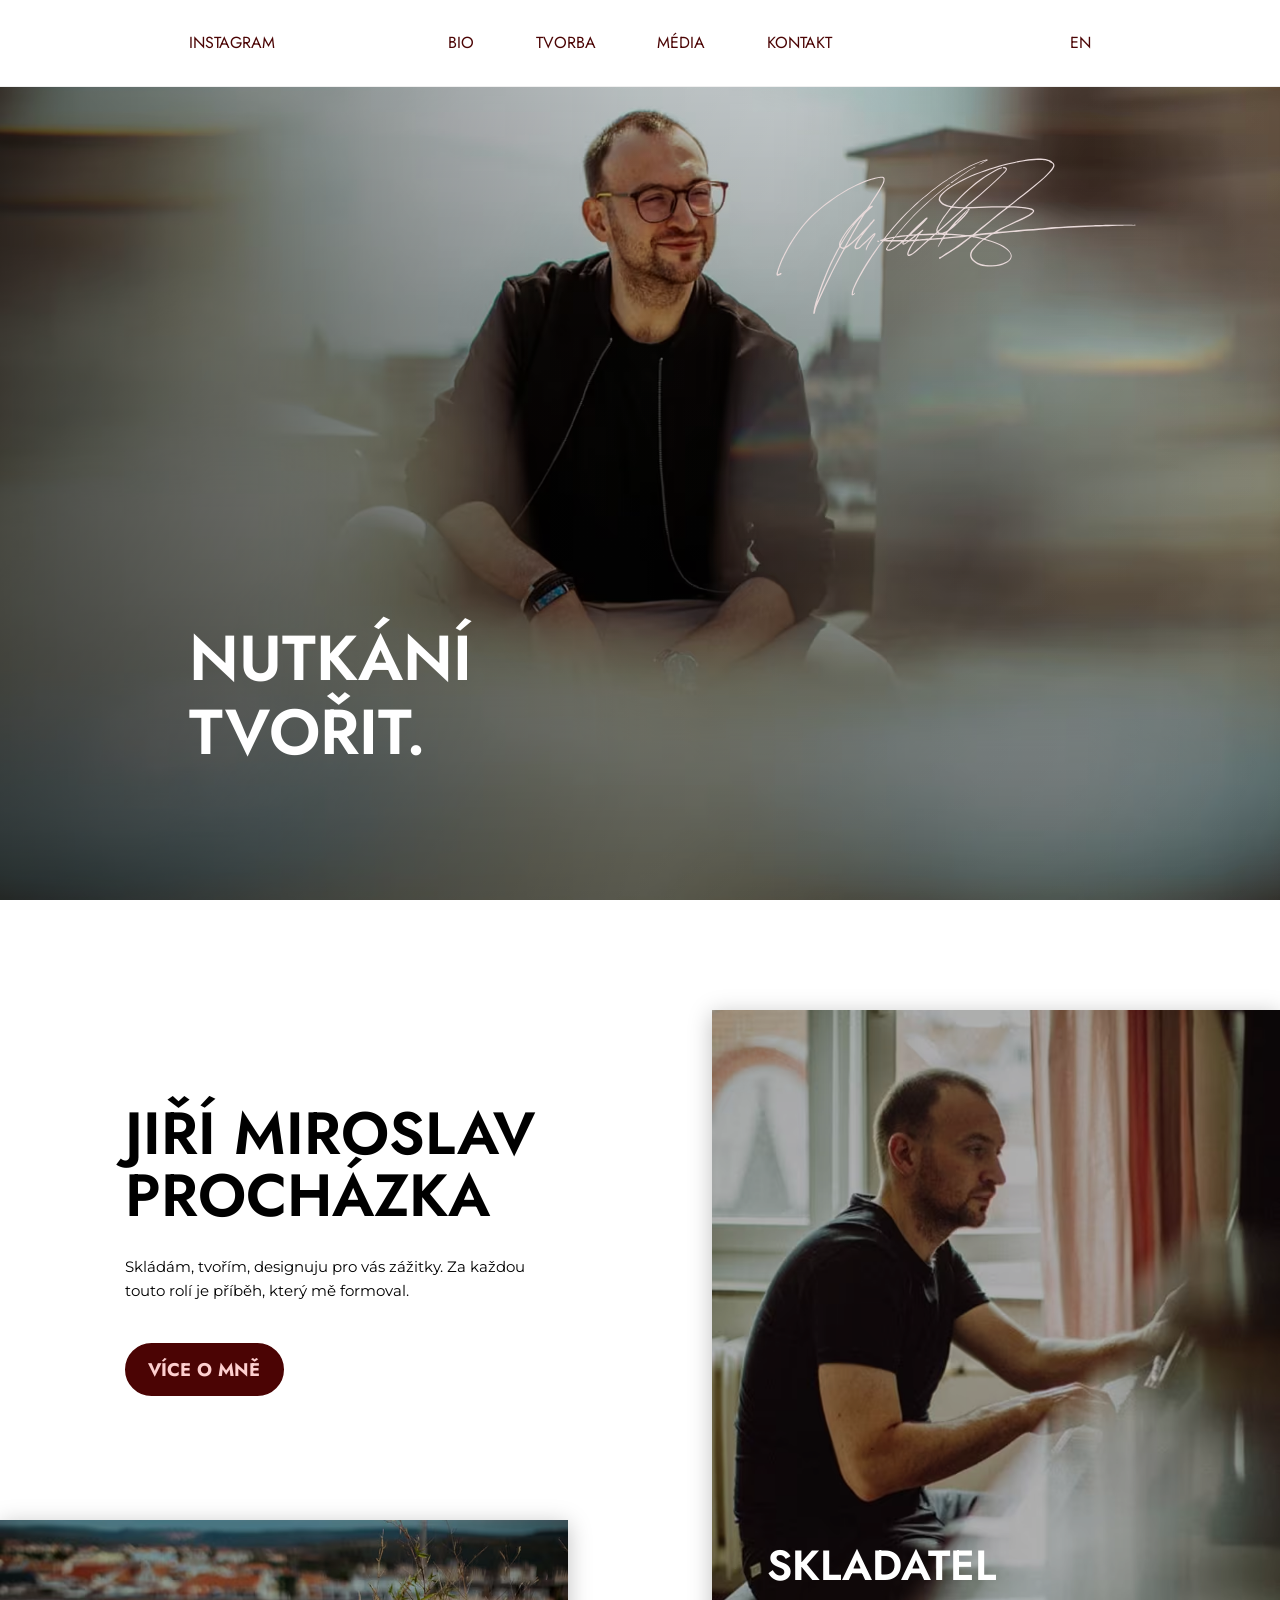
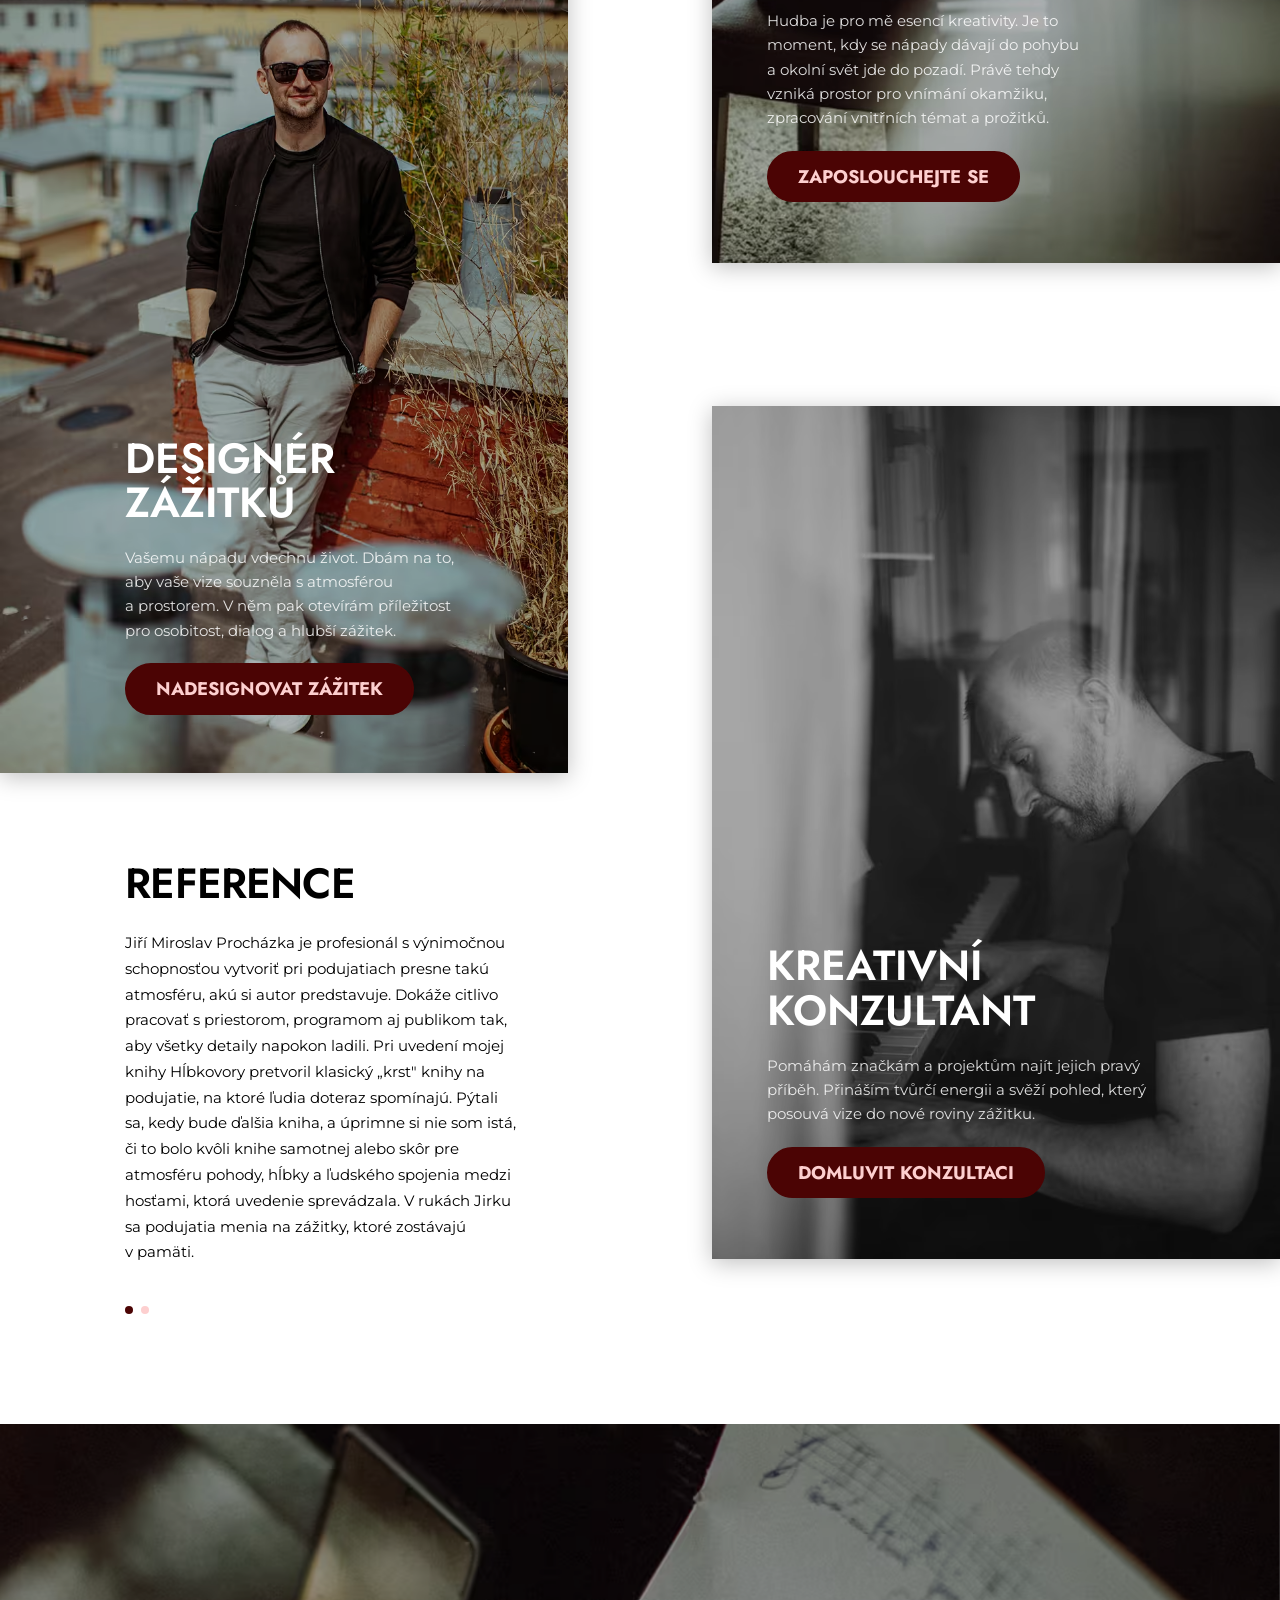
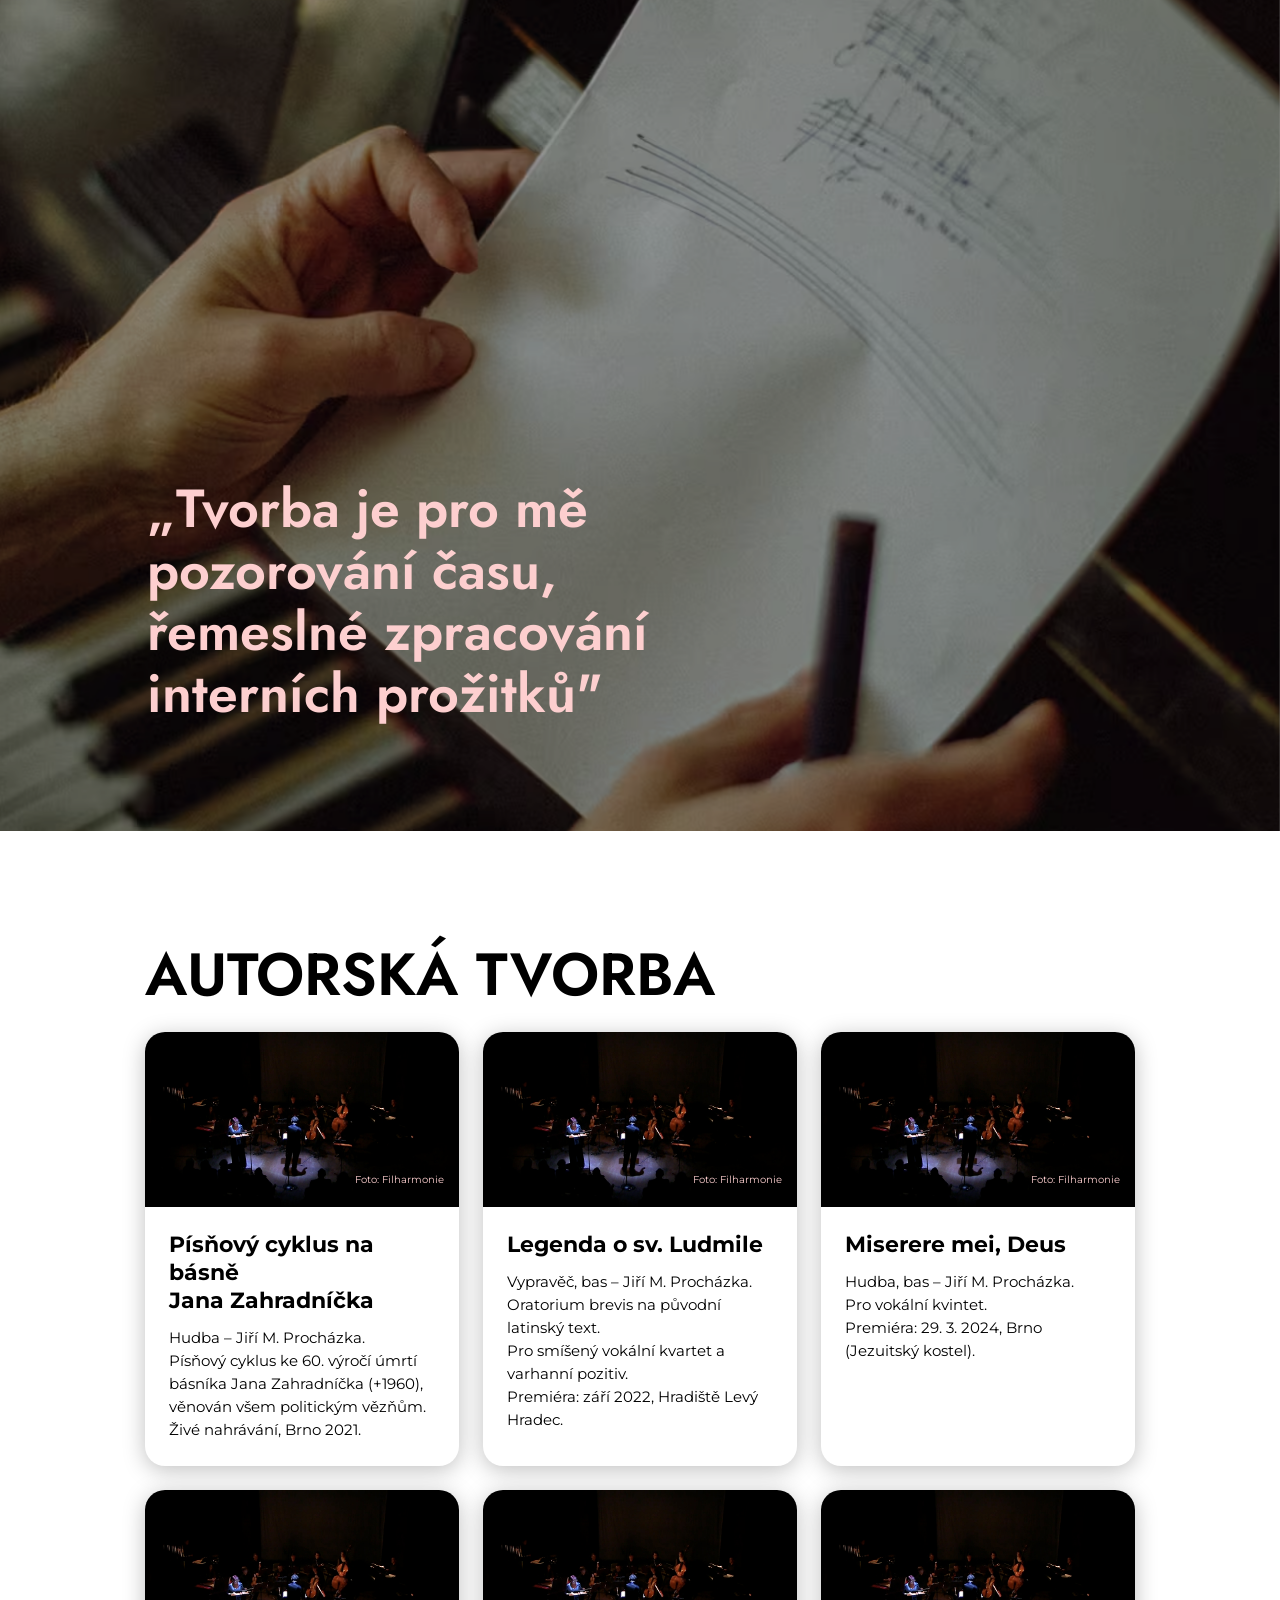
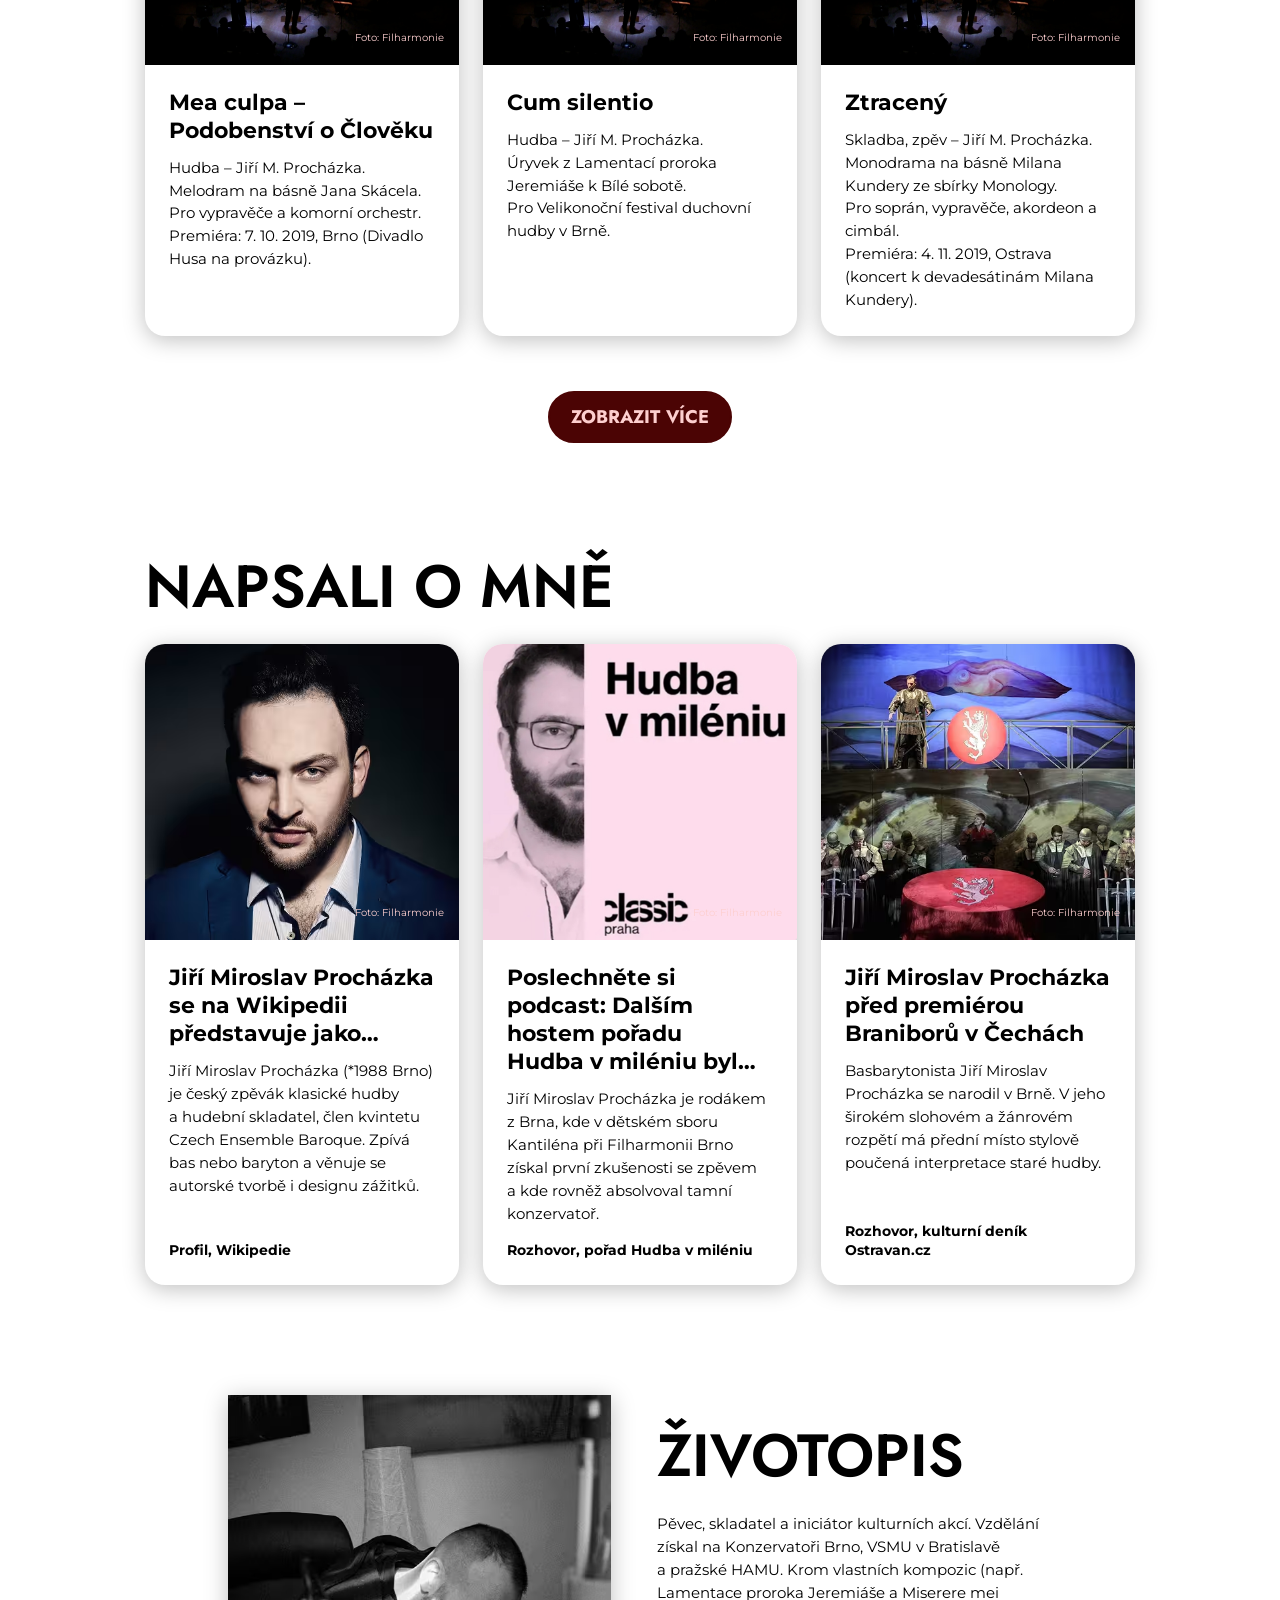
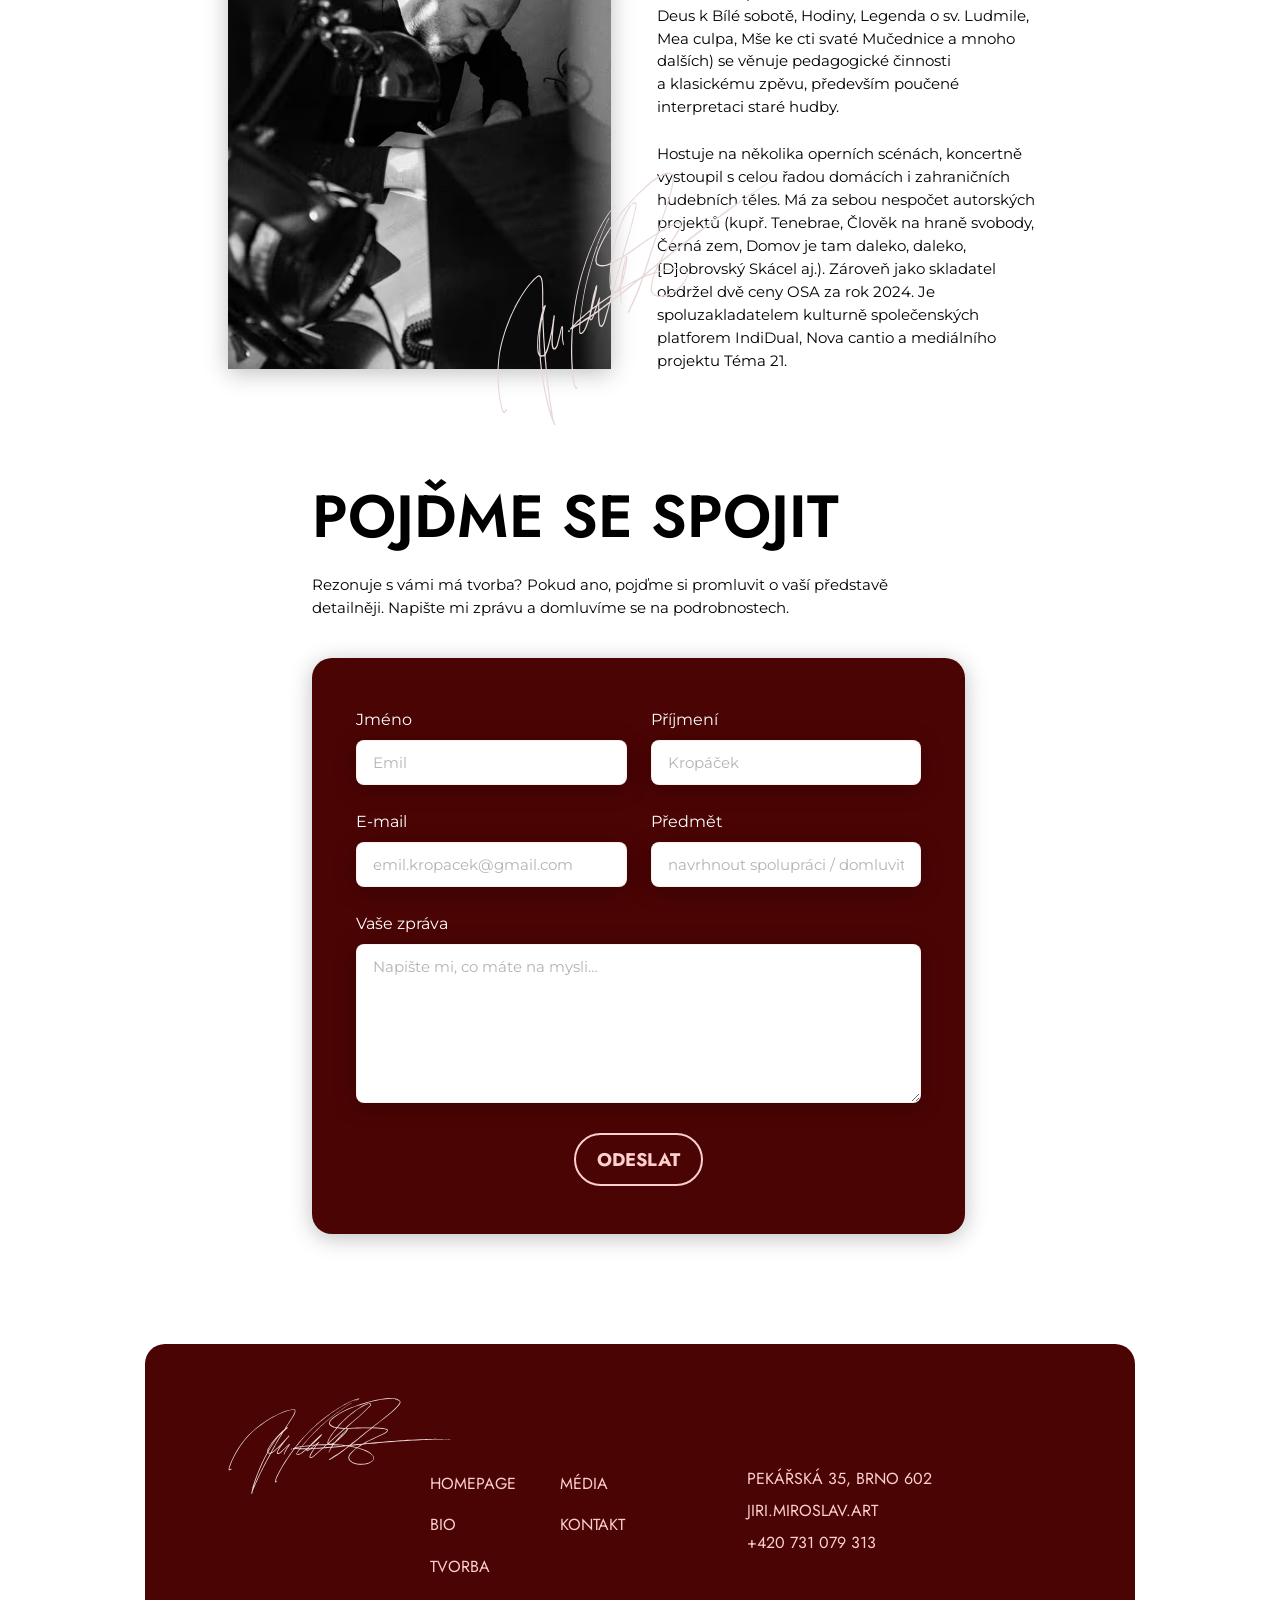
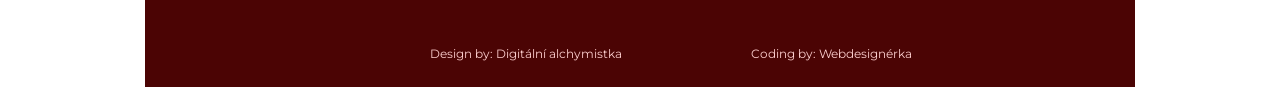
==== commit 2648bf8b: "Nová stránka kontakt.html + úpravy navigace a patičky - Přidána kontakt.html: formulář s podpisem (d" ====
--- a/index.html
+++ b/index.html
@@ -307,7 +307,7 @@
                         <div class="roles__card-content">
                             <h2 class="roles__card-title">Kreativní<br>konzultant</h2>
                             <p class="roles__card-text">Pomáhám značkám a&nbsp;projektům najít jejich pravý příběh. Přináším tvůrčí energii a&nbsp;svěží pohled, který posouvá vize do&nbsp;nové roviny zážitku.</p>
-                            <a href="#kontakt" class="btn">Domluvit konzultaci</a>
+                            <a href="kontakt.html" class="btn">Domluvit konzultaci</a>
                         </div>
                     </article>
                 </div>
@@ -635,10 +635,11 @@
         <div class="footer__inner">
 
             <!-- Podpis -->
-            <img src="Obrazky/podpis-paticka.svg"
-                 alt="Jiří Miroslav Procházka"
-                 class="footer__signature"
-                 aria-hidden="true">
+            <a href="/" aria-label="Přejít na homepage" class="footer__signature-link">
+                <img src="Obrazky/podpis-paticka.svg"
+                     alt="Jiří Miroslav Procházka"
+                     class="footer__signature">
+            </a>
 
             <!-- Pravá část: nav + credits -->
             <div class="footer__right">
--- a/css/style.css
+++ b/css/style.css
@@ -347,6 +347,40 @@
     background-color: var(--color-primary);
 }
 
+/* Logo varianty – světlá skrytá by default, tmavá vždy viditelná */
+.nav__logo-img--light { display: none; }
+
+/* Header – primary varianta (kontakt.html) */
+.site-header--primary {
+    background-color: var(--color-primary);
+    border-bottom-color: rgba(255, 255, 255, 0.1);
+}
+
+.site-header--primary .nav__instagram,
+.site-header--primary .nav__menu-item a,
+.site-header--primary .nav__lang-link {
+    color: #E8D9D9;
+}
+
+.site-header--primary .nav__instagram:hover,
+.site-header--primary .nav__menu-item a:hover,
+.site-header--primary .nav__lang-link:hover {
+    opacity: 0.7;
+}
+
+.site-header--primary .nav__toggle-bar {
+    background-color: #E8D9D9;
+}
+
+.site-header--primary .nav__logo-img--dark  { display: none; }
+.site-header--primary .nav__logo-img--light { display: block; }
+
+.site-header--primary .nav__menu-item a:focus-visible,
+.site-header--primary .nav__instagram:focus-visible,
+.site-header--primary .nav__lang-link:focus-visible {
+    outline-color: #E8D9D9;
+}
+
 /* ── Desktop ≥ 1024px ── */
 @media (min-width: 1024px) {
     .nav__logo {
@@ -688,7 +722,6 @@
 .dz-slider {
     padding-inline: clamp(1.25rem, calc(-1.836rem + 13.718vw), 14.625rem); /* 20px@360 → 234px@1920 */
     padding-top:    clamp(0rem, calc(-2.134rem + 9.487vw), 9.25rem);        /* 0px@360 → 148px@1920 */
-    padding-bottom: clamp(3.5rem, calc(2.173rem + 5.897vw), 9.25rem);       /* 56px@360 → 148px@1920 */
 }
 
 /* Desktop: 3 sloupce s fluid gapem */
@@ -698,12 +731,23 @@
     gap: clamp(0.5rem, calc(0.024rem + 2.115vw), 2.5625rem); /* 8px@360 → 41px@1920 */
 }
 
+.dz-slider__slide {
+    overflow: hidden;
+    box-shadow: 0 4px 22px 0 rgba(0, 0, 0, 0.25);
+}
+
 .dz-slider__img {
     display: block;
     width: 100%;
     height: auto;
     object-fit: cover;
-    box-shadow: 0 4px 22px 0 rgba(0, 0, 0, 0.25);
+    transition: transform 700ms cubic-bezier(0.22, 1, 0.36, 1);
+}
+
+@media (hover: hover) {
+    .dz-slider__slide:hover .dz-slider__img {
+        transform: scale(1.05);
+    }
 }
 
 /* Mobile: 1 sloupec, gap 16px */
@@ -744,6 +788,115 @@
     background: var(--color-primary);
 }
 
+
+/* ============================================================
+   REFERENCE – designer-zazitku
+   ============================================================ */
+.dz-reference {
+    display: flex;
+    align-items: flex-end;
+    padding-block:        clamp(3.5rem, calc(2.173rem + 5.897vw), 9.25rem);       /* 56px@360 → 148px@1920 */
+    padding-inline-start: clamp(2.5rem, calc(-4.337rem + 30.385vw), 32.125rem);   /* 40px@360 → 514px@1920 */
+    padding-inline-end:   clamp(2.5rem, calc(-2.5625rem + 22.5vw), 24.4375rem);   /* 40px@360 → 391px@1920 */
+}
+
+.dz-reference__body {
+    flex: 1;
+    min-width: 0;
+}
+
+.dz-reference .roles__reference-dots {
+    flex-shrink: 0;
+    margin-top: 0;
+}
+
+@media (max-width: 767px) {
+    .dz-reference {
+        flex-direction: column;
+        align-items: stretch;
+    }
+
+    .dz-reference .roles__reference-dots {
+        justify-content: center;
+        margin-top: 1.125rem;
+    }
+}
+
+/* ============================================================
+   KONTAKT – standalone stránka (kontakt.html)
+   ============================================================ */
+.kontakt-section {
+    position: relative;
+    margin-top:   clamp(4.5rem, calc(3.654rem + 2.308vw), 7rem);              /* výška headeru */
+    padding-top:    clamp(6.25rem, calc(5.529rem + 3.205vw), 9.375rem);       /* 100px@360 → 150px@1920 */
+    padding-bottom: clamp(3.5rem, calc(2.144rem + 6.026vw), 9.375rem);        /* 56px@360 → 150px@1920 */
+    padding-left:   clamp(2.5rem, calc(-4.207rem + 29.808vw), 31.5625rem);    /* 40px@360 → 505px@1920 */
+    padding-right:  clamp(2.5rem, calc(-4.207rem + 29.808vw), 31.5625rem);
+    background-color: #ffffff;
+    overflow: hidden;
+}
+
+/* Desktop: absolutní pozice dle Figmy (top 291px, right 162px, width 544px @ 1920px) */
+.kontakt-section__signature {
+    position: absolute;
+    top:   clamp(2rem, calc(6.375rem + 1.563vw), 4.4375rem);     /* ~90px@768 → 71px@1920 */
+    right: clamp(0rem, calc(-9.125rem + 14.583vw), 10.125rem);   /* 0@768 → 162px@1920 */
+    width: clamp(15.625rem, calc(3.375rem + 25.521vw), 34rem);   /* ~250px@768 → 544px@1920 */
+    opacity: 0.55;
+    pointer-events: none;
+    user-select: none;
+}
+
+/* Mobil: v toku mezi intro textem a formulářem, gap ~173px */
+@media (max-width: 767px) {
+    .kontakt-section__signature {
+        position:     relative;
+        display:      block;
+        width:        18.7175rem;  /* 299px */
+        margin-top:   -2.375rem;
+        margin-left:  auto;
+        margin-right: -4rem;
+        transform:    rotate(-19.04deg);
+        transform-origin: left center;
+        opacity:      0.6;
+    }
+
+    .kontakt-section .contact__form {
+        margin-top: 1.375rem; /* ~22px */
+    }
+}
+
+.kontakt-section .contact__form {
+    margin-top: clamp(2rem, calc(1.596rem + 1.795vw), 3.75rem);
+}
+
+@media (max-width: 767px) {
+    .kontakt-section .contact__form {
+        margin-left:  -1.25rem; /* form 20px od kraje, sekce má 40px */
+        margin-right: -1.25rem;
+    }
+}
+
+/* ============================================================
+   KONTAKT – designer-zazitku
+   ============================================================ */
+.dz-contact {
+    padding-top:    0;
+    padding-bottom: clamp(3.5rem, calc(2.144rem + 6.026vw), 9.375rem); /* 56px@360 → 150px@1920 */
+    background-color: #ffffff;
+}
+
+.dz-contact .contact__form {
+    margin-left:  1.25rem; /* 20px mobil */
+    margin-right: 1.25rem;
+}
+
+@media (min-width: 768px) {
+    .dz-contact .contact__form {
+        margin-left:  clamp(1.25rem, calc(-5.745rem + 31.09vw), 31.5625rem); /* 20px@360 → 505px@1920 */
+        margin-right: clamp(1.25rem, calc(-5.745rem + 31.09vw), 31.5625rem);
+    }
+}
 
 /* ============================================================
    SEKCE ROLE
@@ -1593,6 +1746,7 @@
 .contact__form {
     background-color: var(--color-primary);
     border-radius: 1.25rem;
+    box-shadow: 0 4px 22px 0 rgba(0, 0, 0, 0.25);
     padding-block: clamp(2rem, calc(1.596rem + 1.795vw), 3.75rem);
     /* 32px@360 → 60px@1920 */
     padding-inline: clamp(1.25rem, calc(0.673rem + 2.564vw), 3.75rem);
@@ -1717,6 +1871,10 @@
     gap: 3.75rem;
 }
 
+.footer__signature-link {
+    display: contents;
+}
+
 .footer__signature {
     display: block;
     width: clamp(11.25rem, calc(10.154rem + 4.872vw), 16rem);
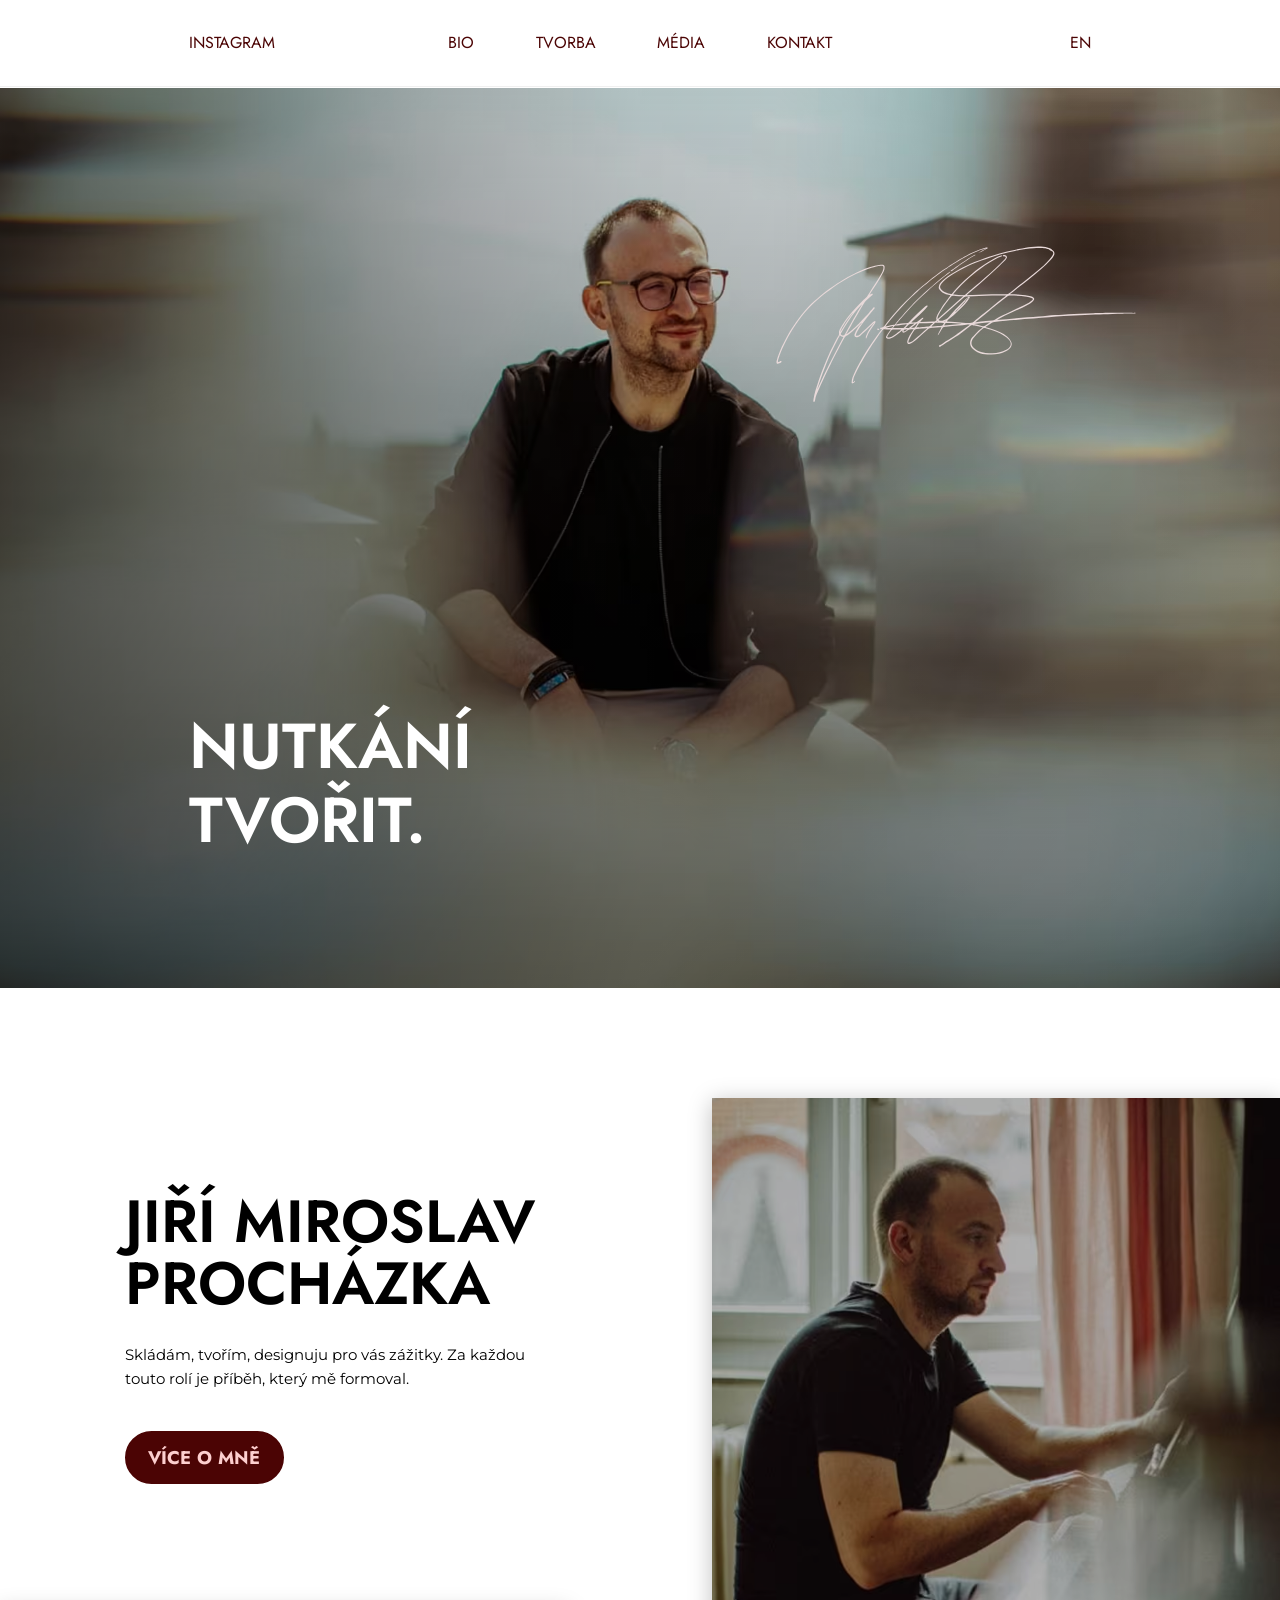
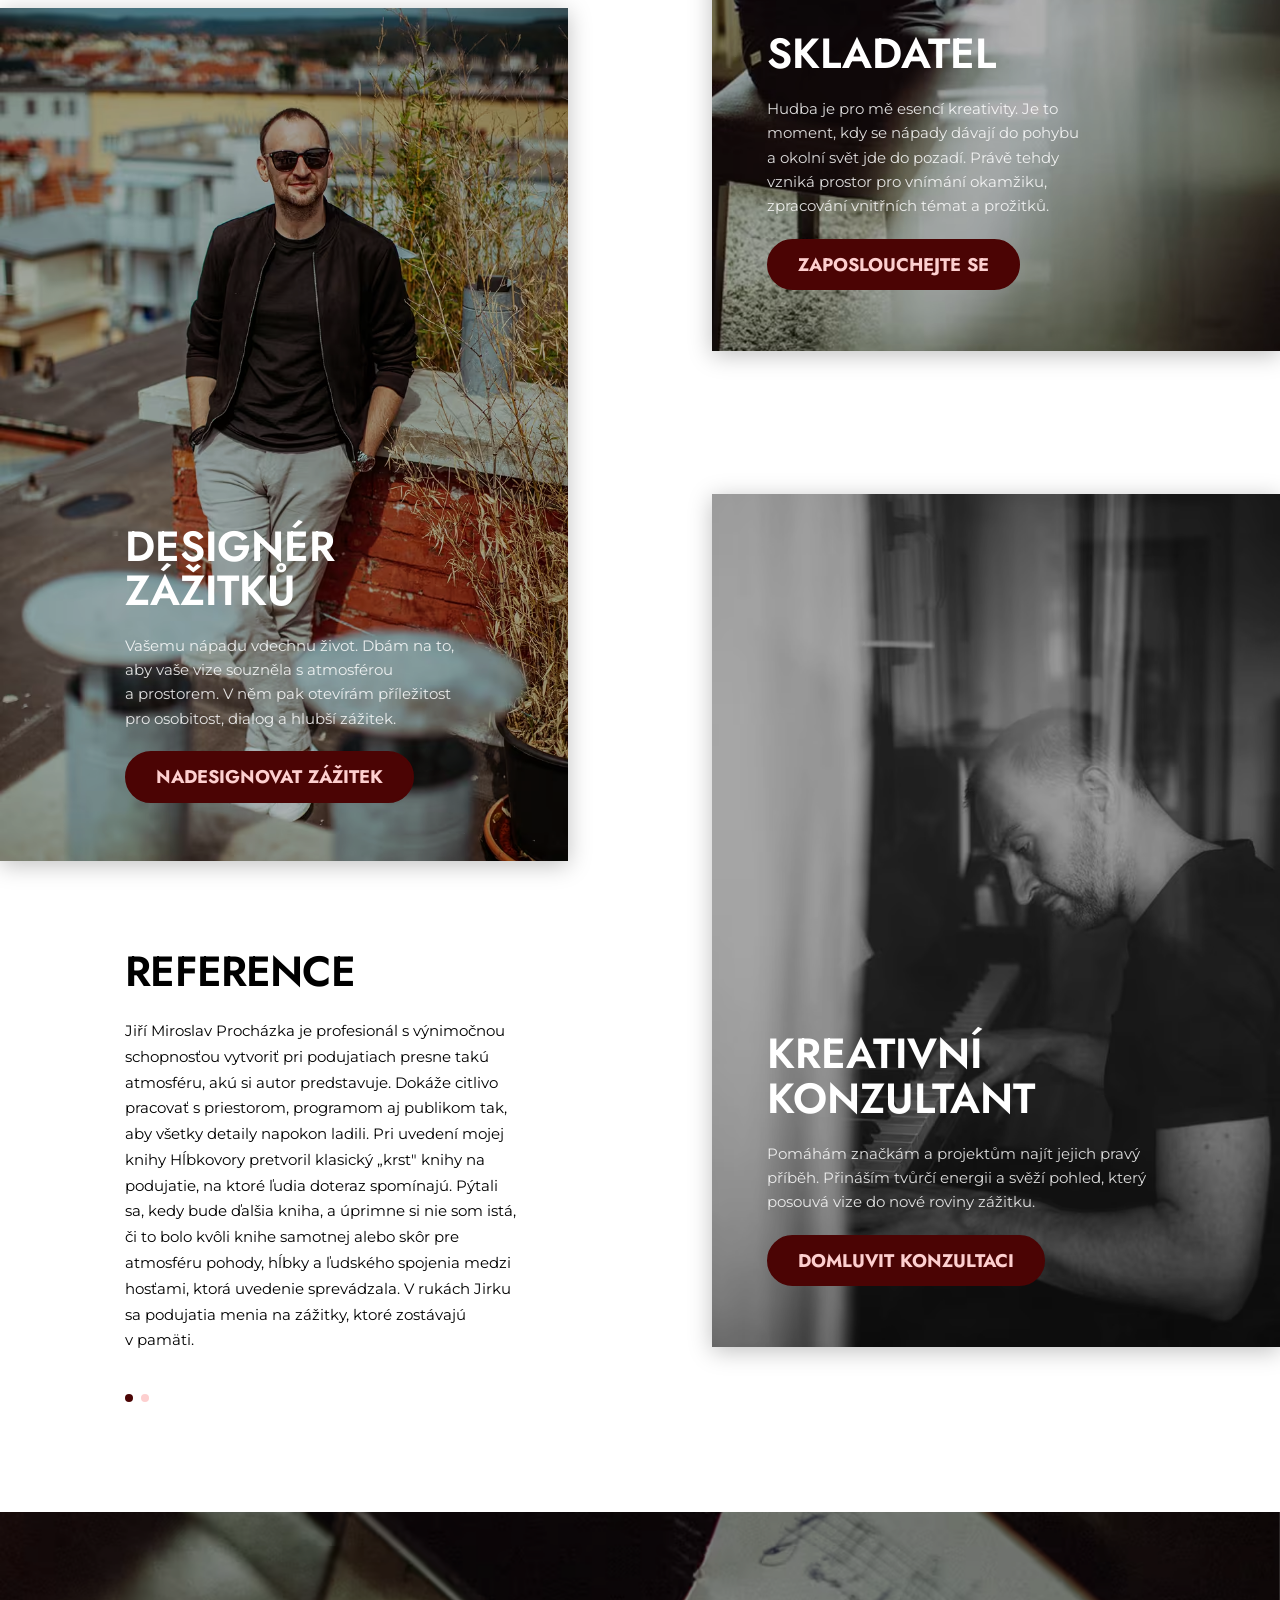
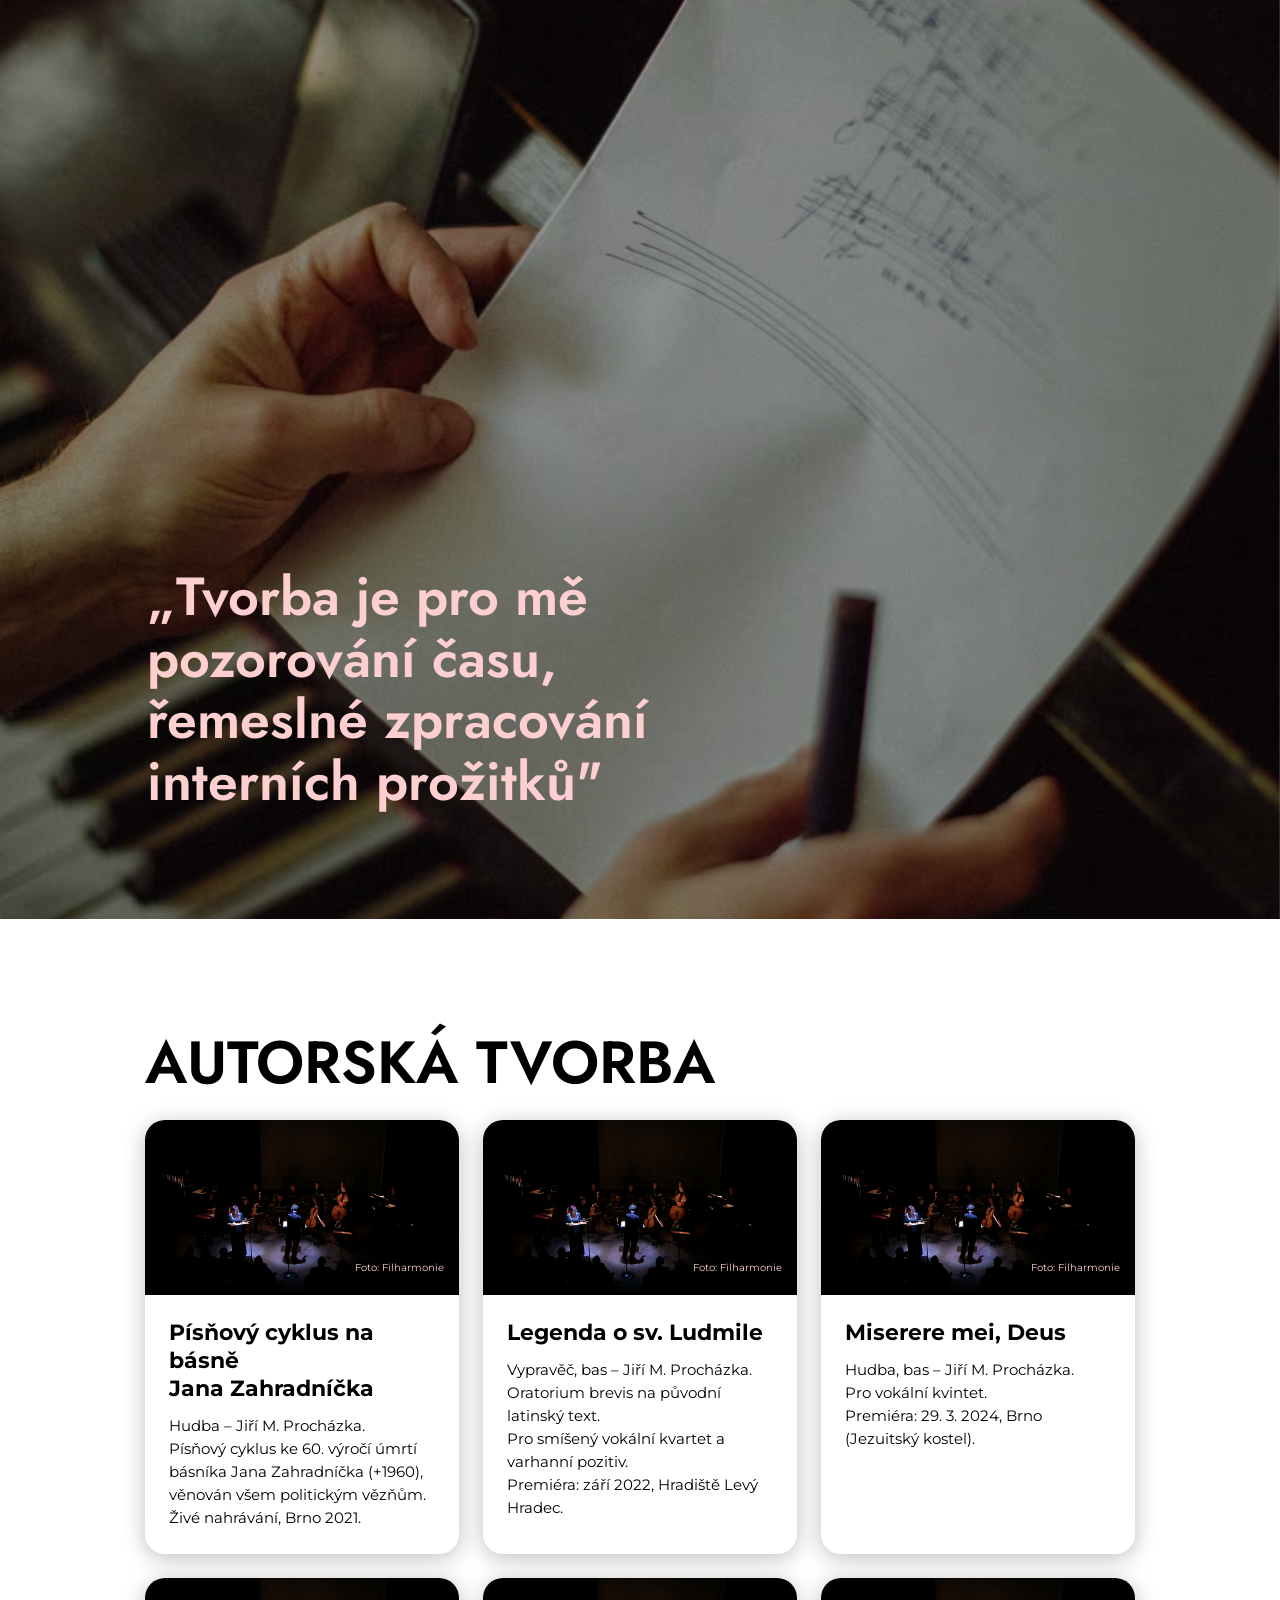
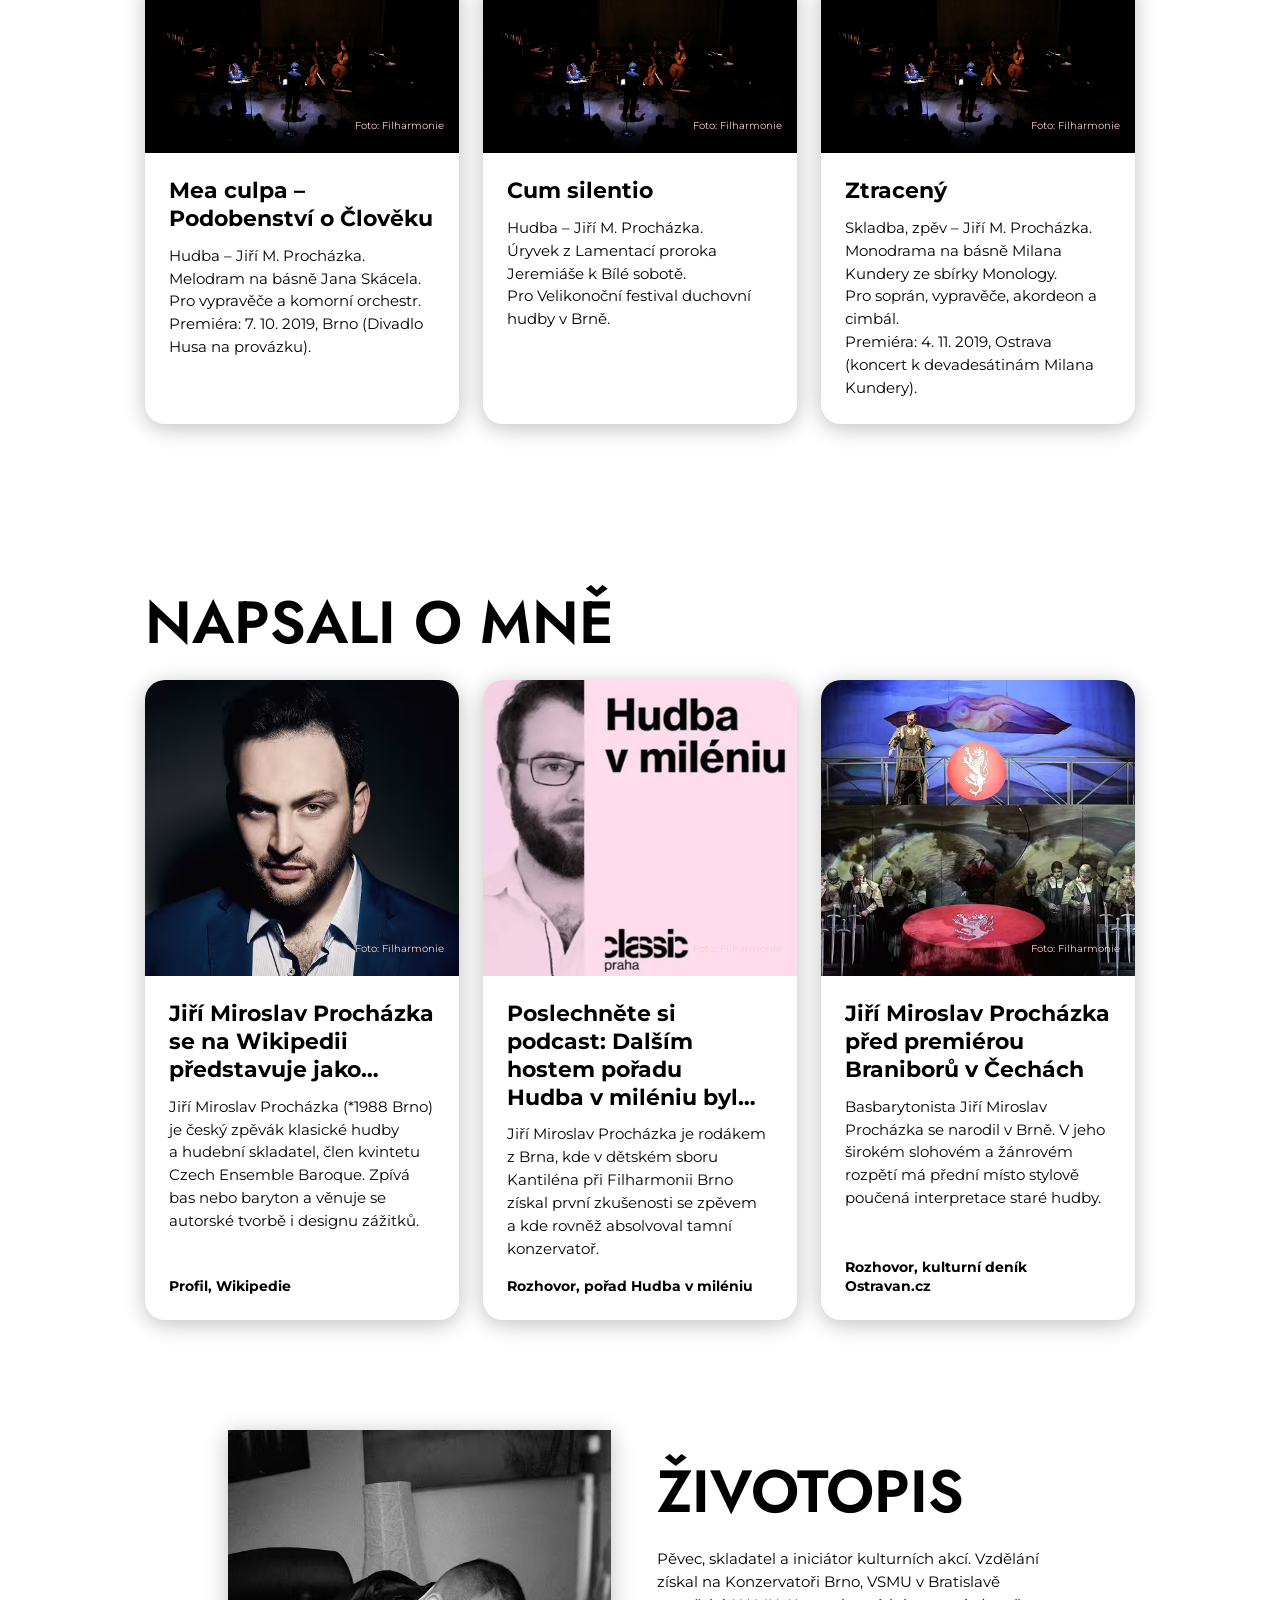
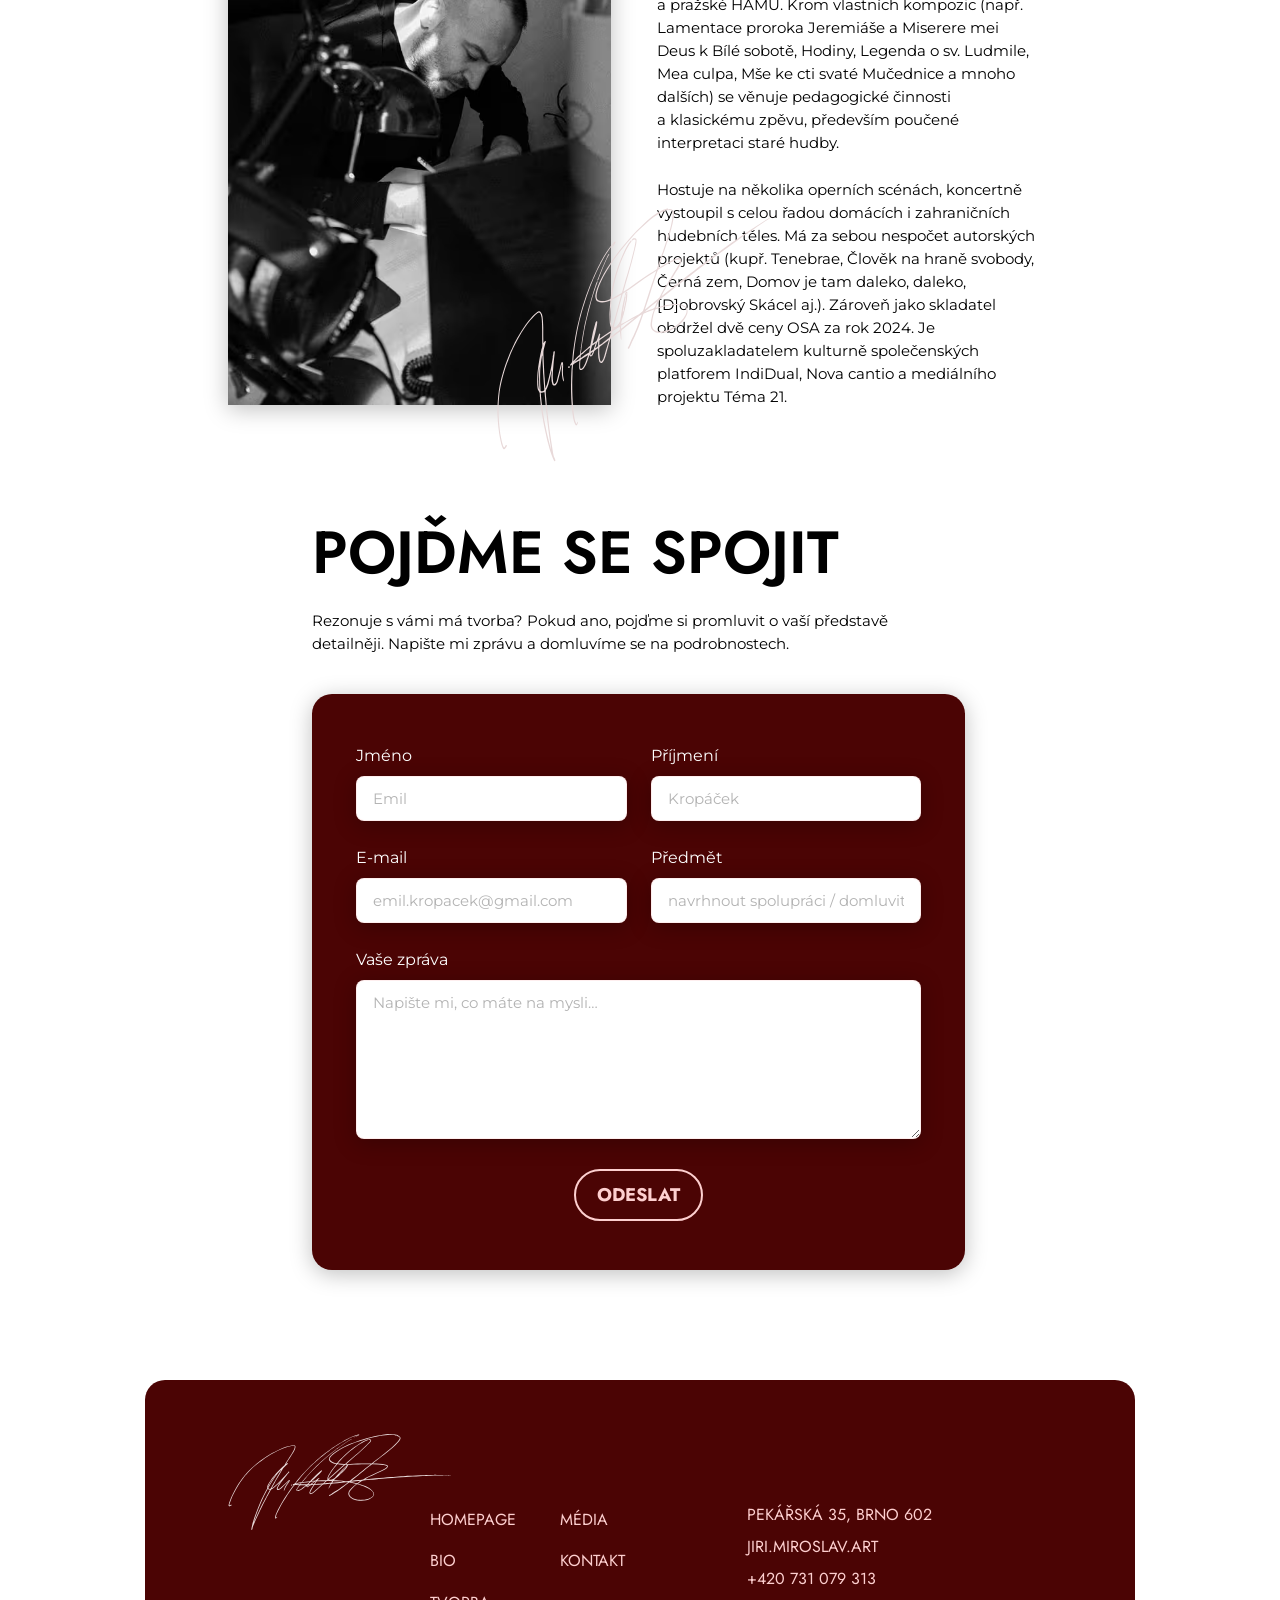
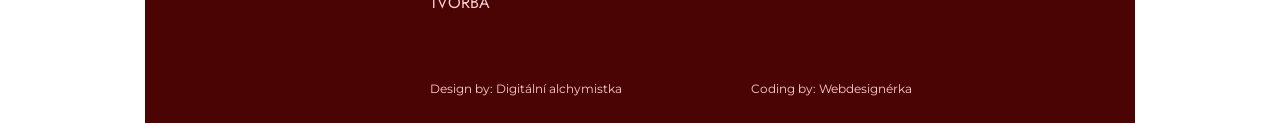
==== commit 0be6c82d: "noindex: zakázat indexování robotů během vývoje Co-Authored-By: Claude Sonnet 4.6 <noreply@anthropic" ====
--- a/index.html
+++ b/index.html
@@ -8,6 +8,7 @@
     <title>Jiří Miroslav Procházka – Skladatel &amp; Designér zážitků</title>
     <meta name="description" content="Jiří Miroslav Procházka – pěvec, skladatel a designér zážitků z Brna. Skládám, tvořím a designuju pro vás zážitky, které zůstávají v paměti.">
     <link rel="canonical" href="https://www.jiriprochazka.cz/">
+    <meta name="robots" content="noindex, nofollow">
 
     <!-- ===== OPEN GRAPH ===== -->
     <meta property="og:type" content="website">
--- a/css/style.css
+++ b/css/style.css
@@ -555,6 +555,7 @@
     overflow: hidden;
     display: flex;
     flex-direction: column;
+    margin-top: clamp(4.5rem, calc(3.654rem + 2.308vw), 7rem); /* výška headeru */
 }
 
 /* Médium – fotografie na pozadí */
@@ -839,7 +840,7 @@
 /* Desktop: absolutní pozice dle Figmy (top 291px, right 162px, width 544px @ 1920px) */
 .kontakt-section__signature {
     position: absolute;
-    top:   clamp(2rem, calc(6.375rem + 1.563vw), 4.4375rem);     /* ~90px@768 → 71px@1920 */
+    top:   clamp(8rem, calc(12.042rem + 0.955vw), 13.1875rem);   /* ~200px@768 → 211px@1920 */
     right: clamp(0rem, calc(-9.125rem + 14.583vw), 10.125rem);   /* 0@768 → 162px@1920 */
     width: clamp(15.625rem, calc(3.375rem + 25.521vw), 34rem);   /* ~250px@768 → 544px@1920 */
     opacity: 0.55;
@@ -851,9 +852,10 @@
 @media (max-width: 767px) {
     .kontakt-section__signature {
         position:     relative;
+        top:          auto;
         display:      block;
         width:        18.7175rem;  /* 299px */
-        margin-top:   -2.375rem;
+        margin-top:   6.125rem;    /* mezera pod intro textem před podpisem */
         margin-left:  auto;
         margin-right: -4rem;
         transform:    rotate(-19.04deg);
@@ -881,18 +883,47 @@
    KONTAKT – designer-zazitku
    ============================================================ */
 .dz-contact {
+    position: relative;
+    overflow: hidden;
     padding-top:    0;
     padding-bottom: clamp(3.5rem, calc(2.144rem + 6.026vw), 9.375rem); /* 56px@360 → 150px@1920 */
     background-color: #ffffff;
 }
 
+.dz-contact__signature {
+    display: none; /* mobil: skryto */
+}
+
+@media (min-width: 768px) {
+    .dz-contact__signature {
+        display: block;
+        position: absolute;
+        top:   clamp(0.5rem, calc(1rem + 2vw), 4.5rem);
+        right: clamp(0rem, calc(-9.125rem + 14.583vw), 10.125rem);
+        width: clamp(15.625rem, calc(3.375rem + 25.521vw), 34rem);
+        opacity: 0.55;
+        pointer-events: none;
+        user-select: none;
+        z-index: 1;
+    }
+}
+
+@media (max-width: 767px) {
+    .dz-contact .contact__title,
+    .dz-contact .contact__intro {
+        display: none;
+    }
+}
+
 .dz-contact .contact__form {
     margin-left:  1.25rem; /* 20px mobil */
     margin-right: 1.25rem;
 }
 
 @media (min-width: 768px) {
-    .dz-contact .contact__form {
+    .dz-contact .contact__form,
+    .dz-contact .contact__title,
+    .dz-contact .contact__intro {
         margin-left:  clamp(1.25rem, calc(-5.745rem + 31.09vw), 31.5625rem); /* 20px@360 → 505px@1920 */
         margin-right: clamp(1.25rem, calc(-5.745rem + 31.09vw), 31.5625rem);
     }
@@ -1460,6 +1491,10 @@
 @media (max-width: 767px) {
     #autorska-tvorba .works__card:nth-child(n+3) {
         display: none;
+    }
+
+    #autorska-tvorba.is-expanded .works__card:nth-child(n+3) {
+        display: block;
     }
 
     .works__card-body {
@@ -1586,6 +1621,12 @@
 
 .works__cta {
     text-align: center;
+}
+
+@media (min-width: 768px) {
+    .works__cta {
+        display: none;
+    }
 }
 
 #napsali-o-mne {
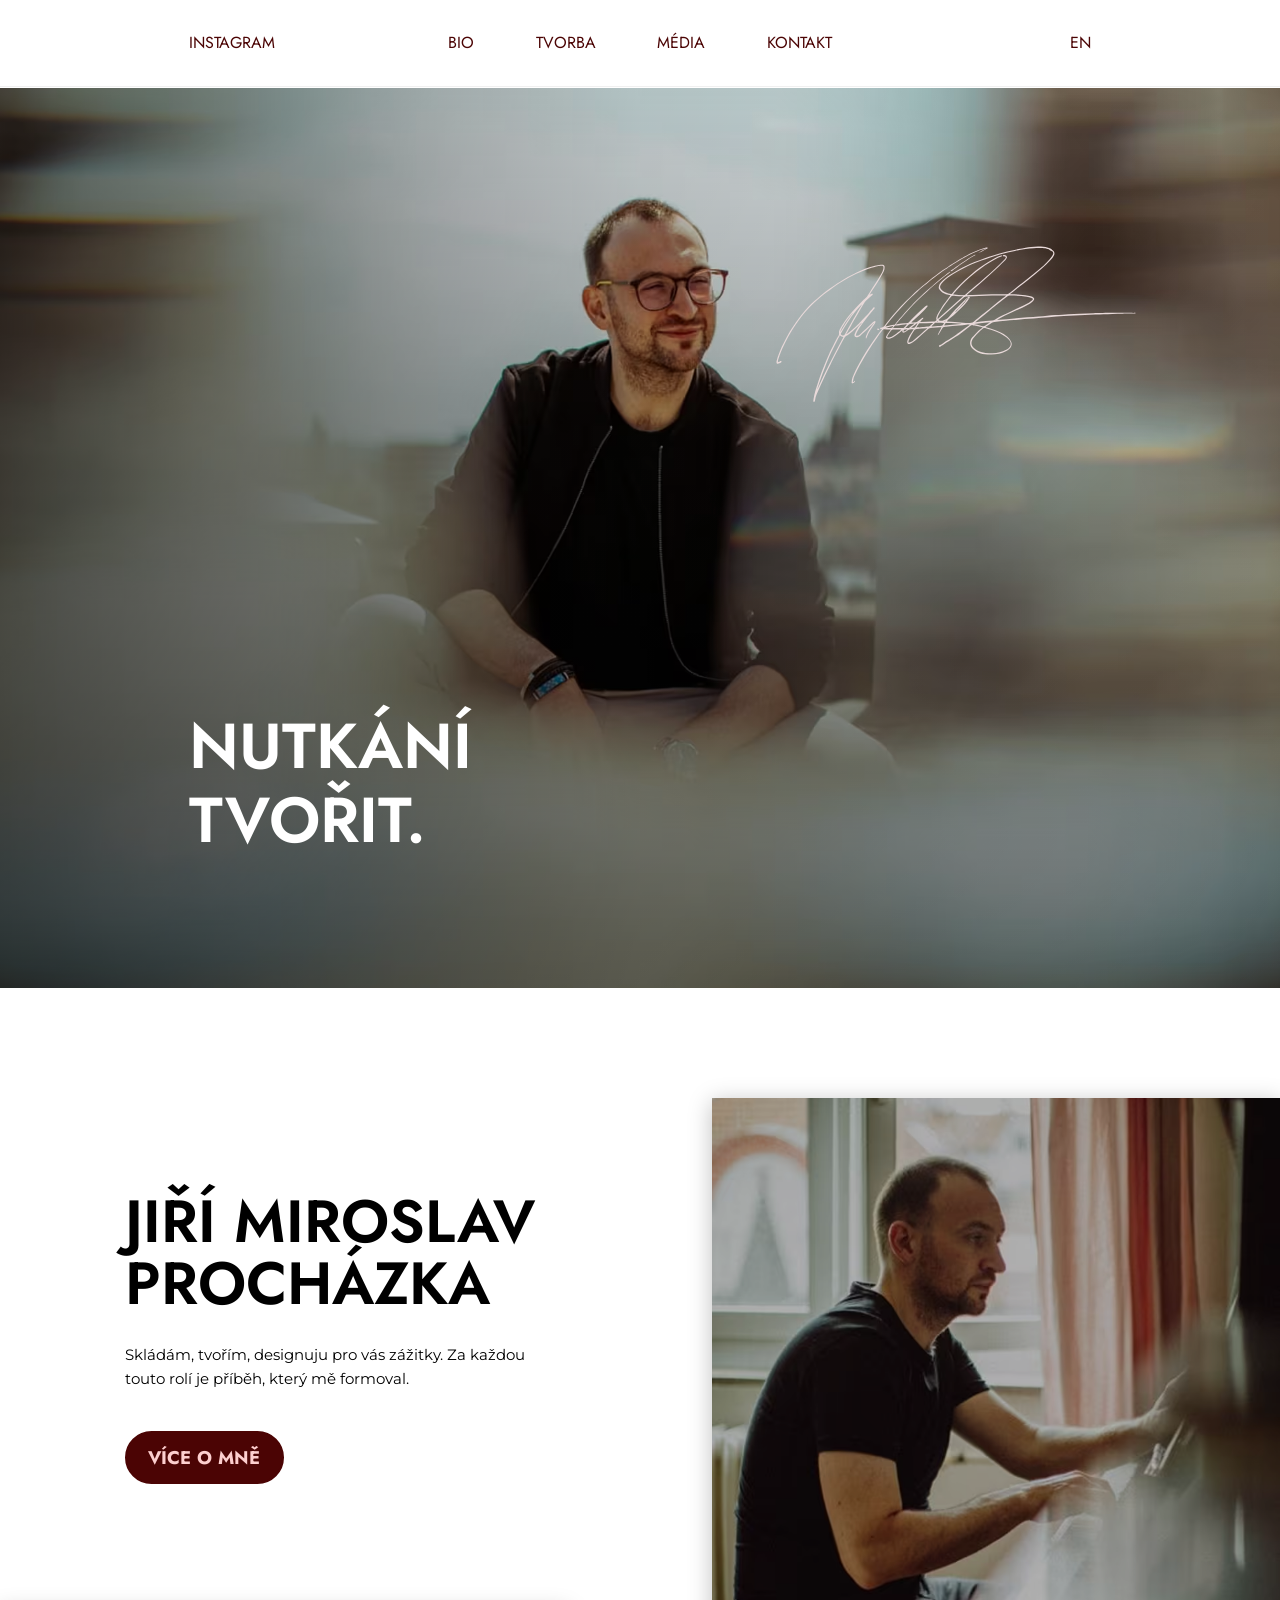
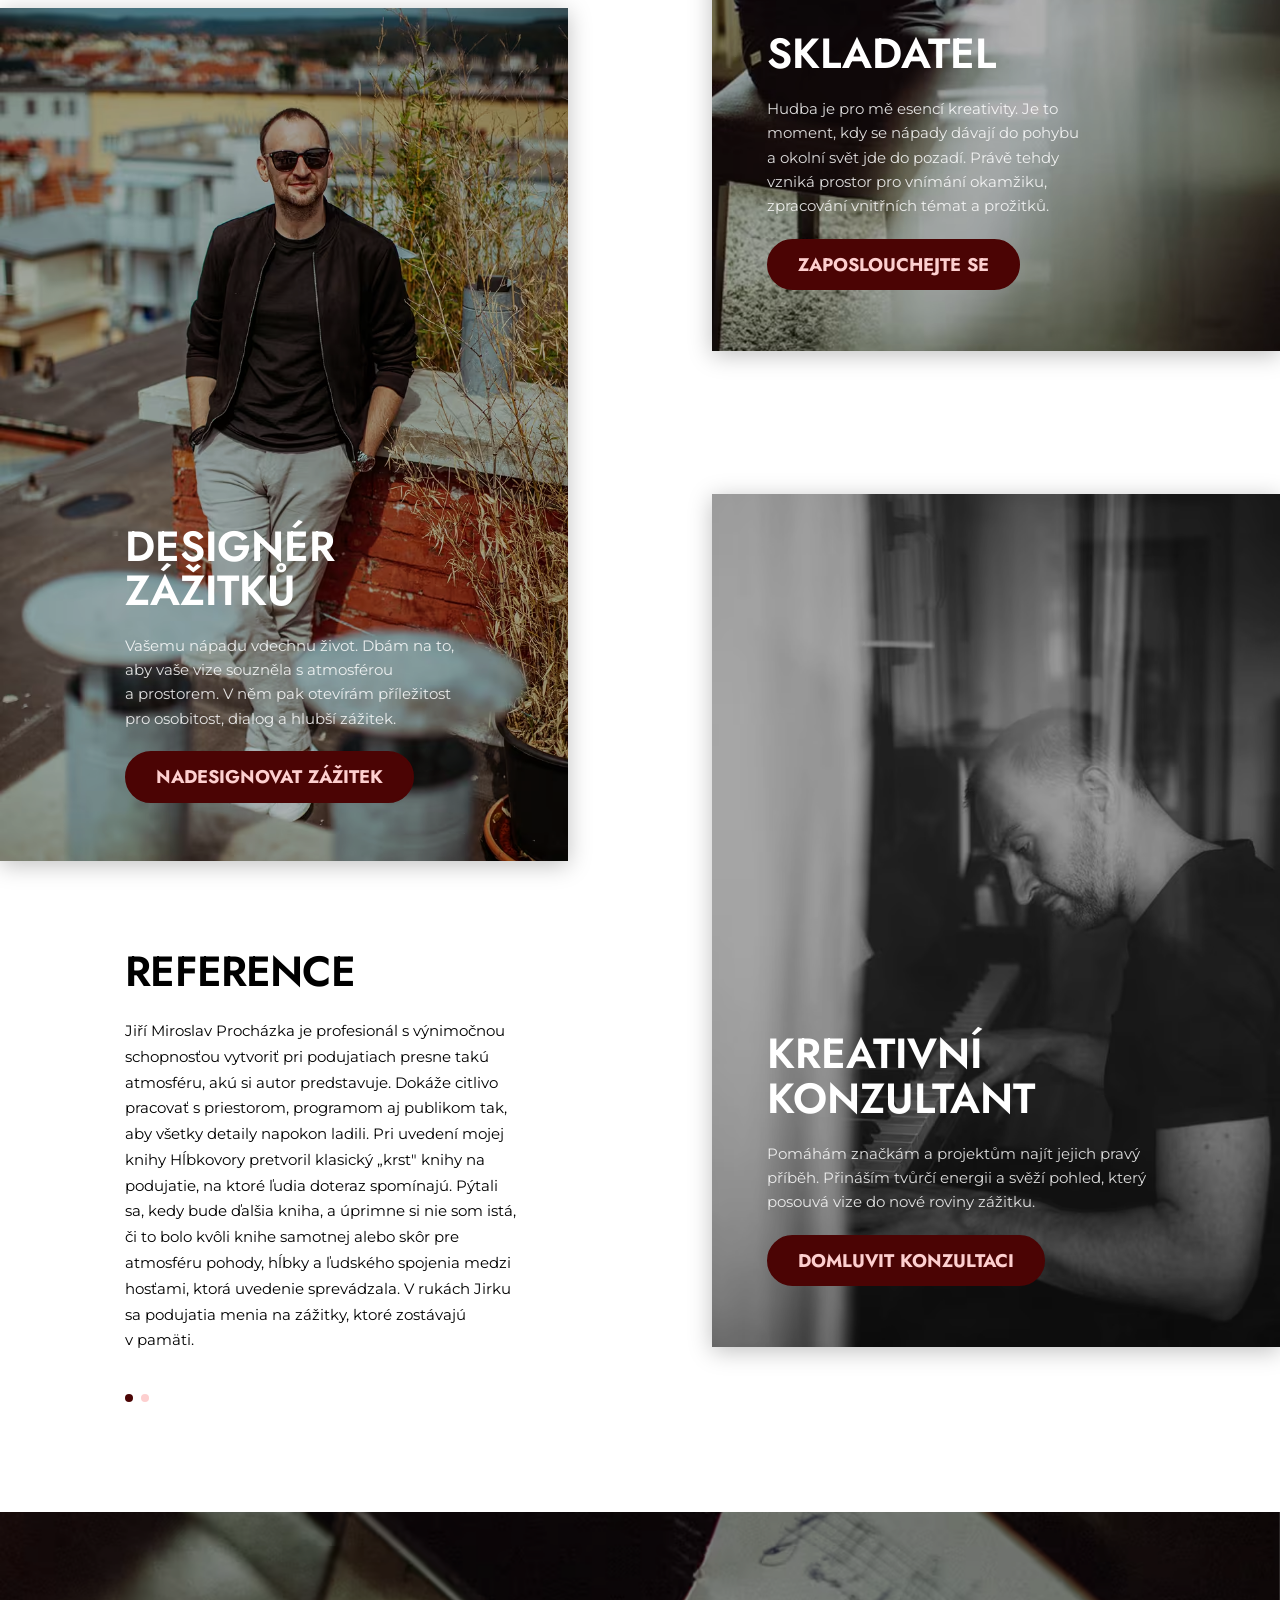
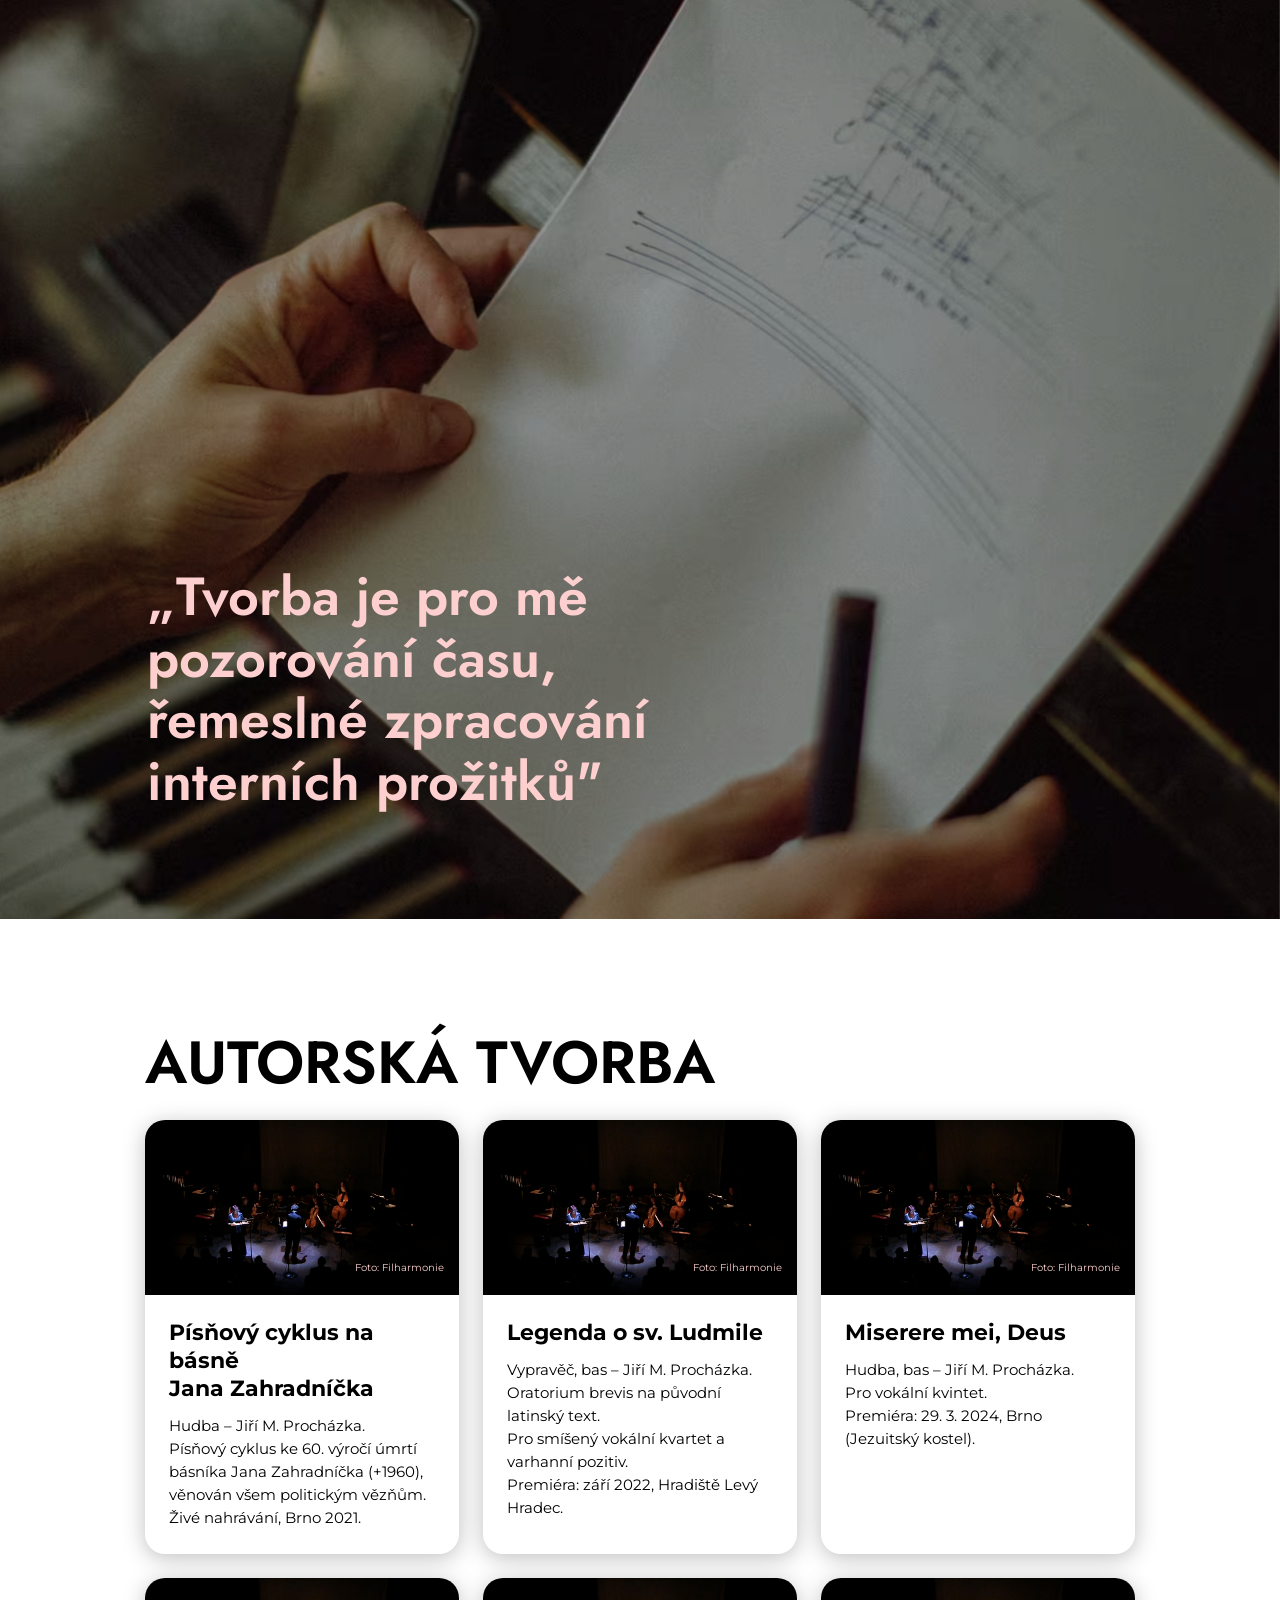
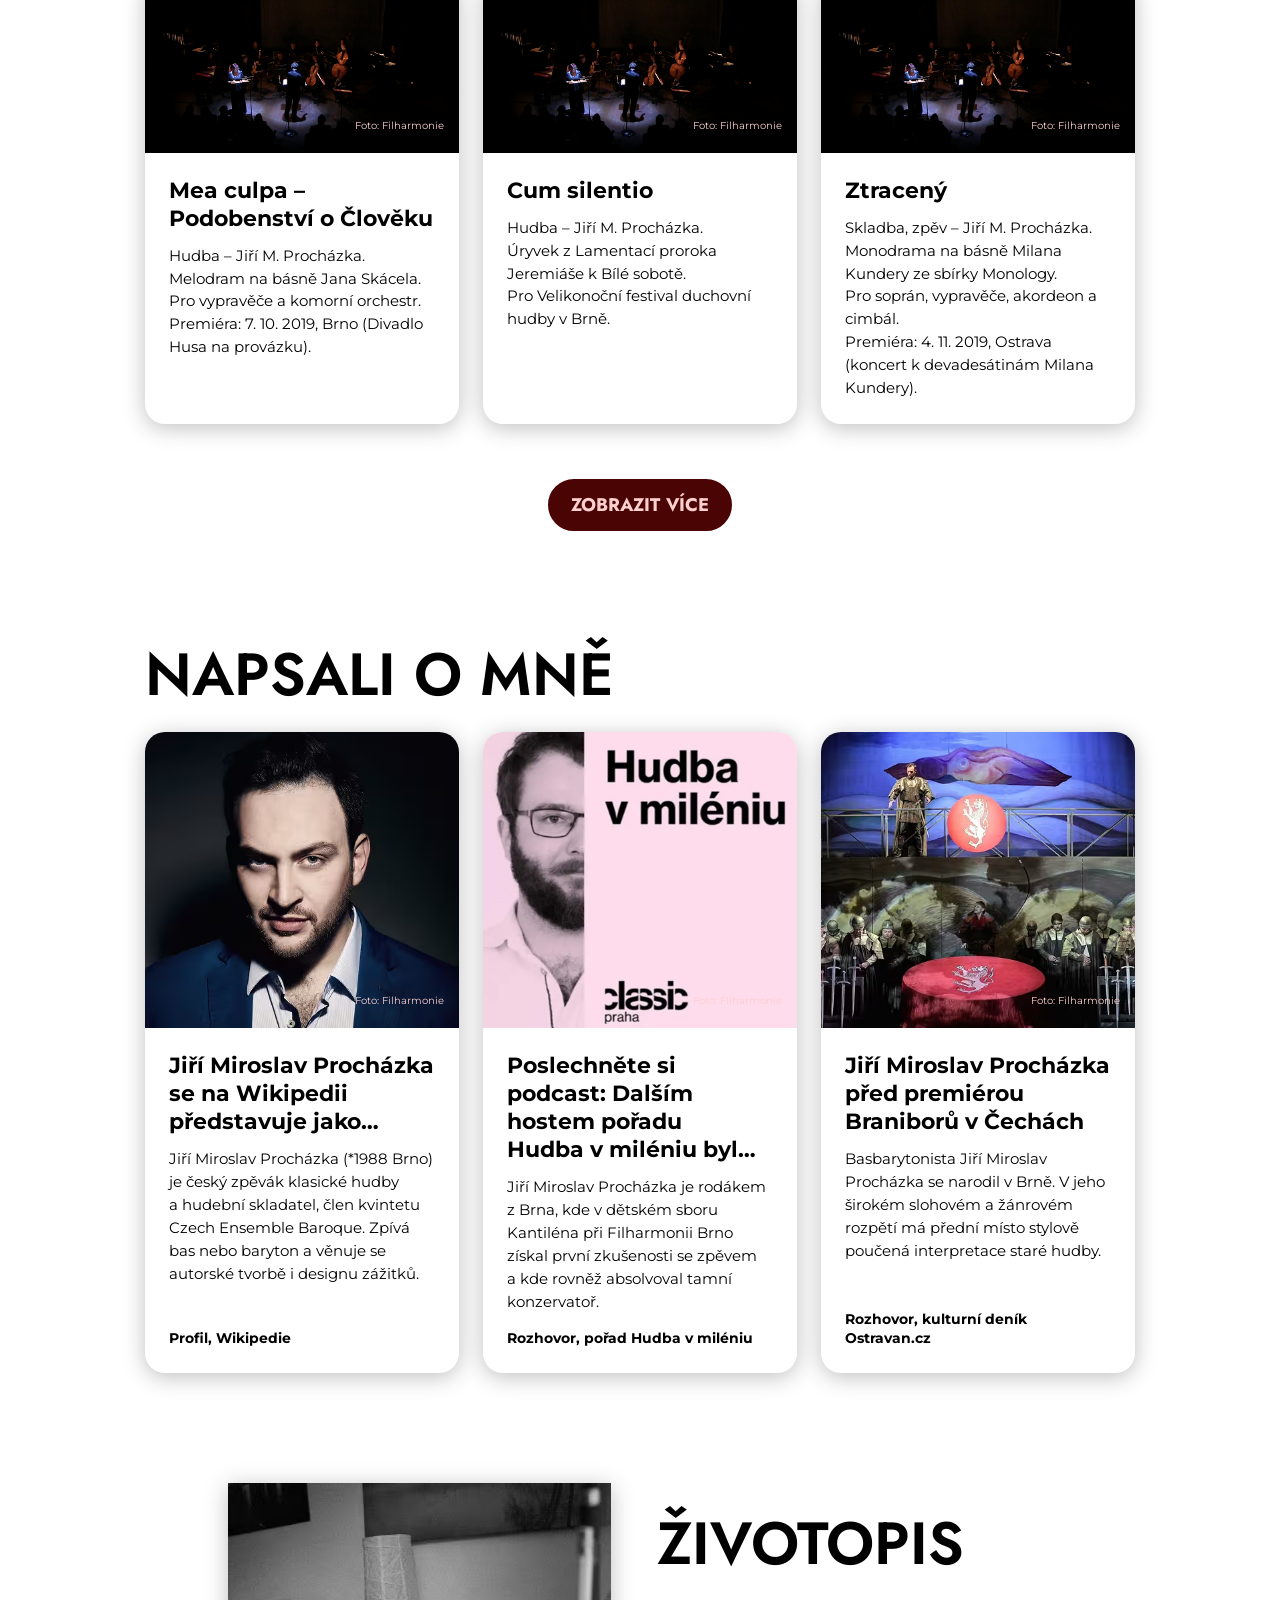
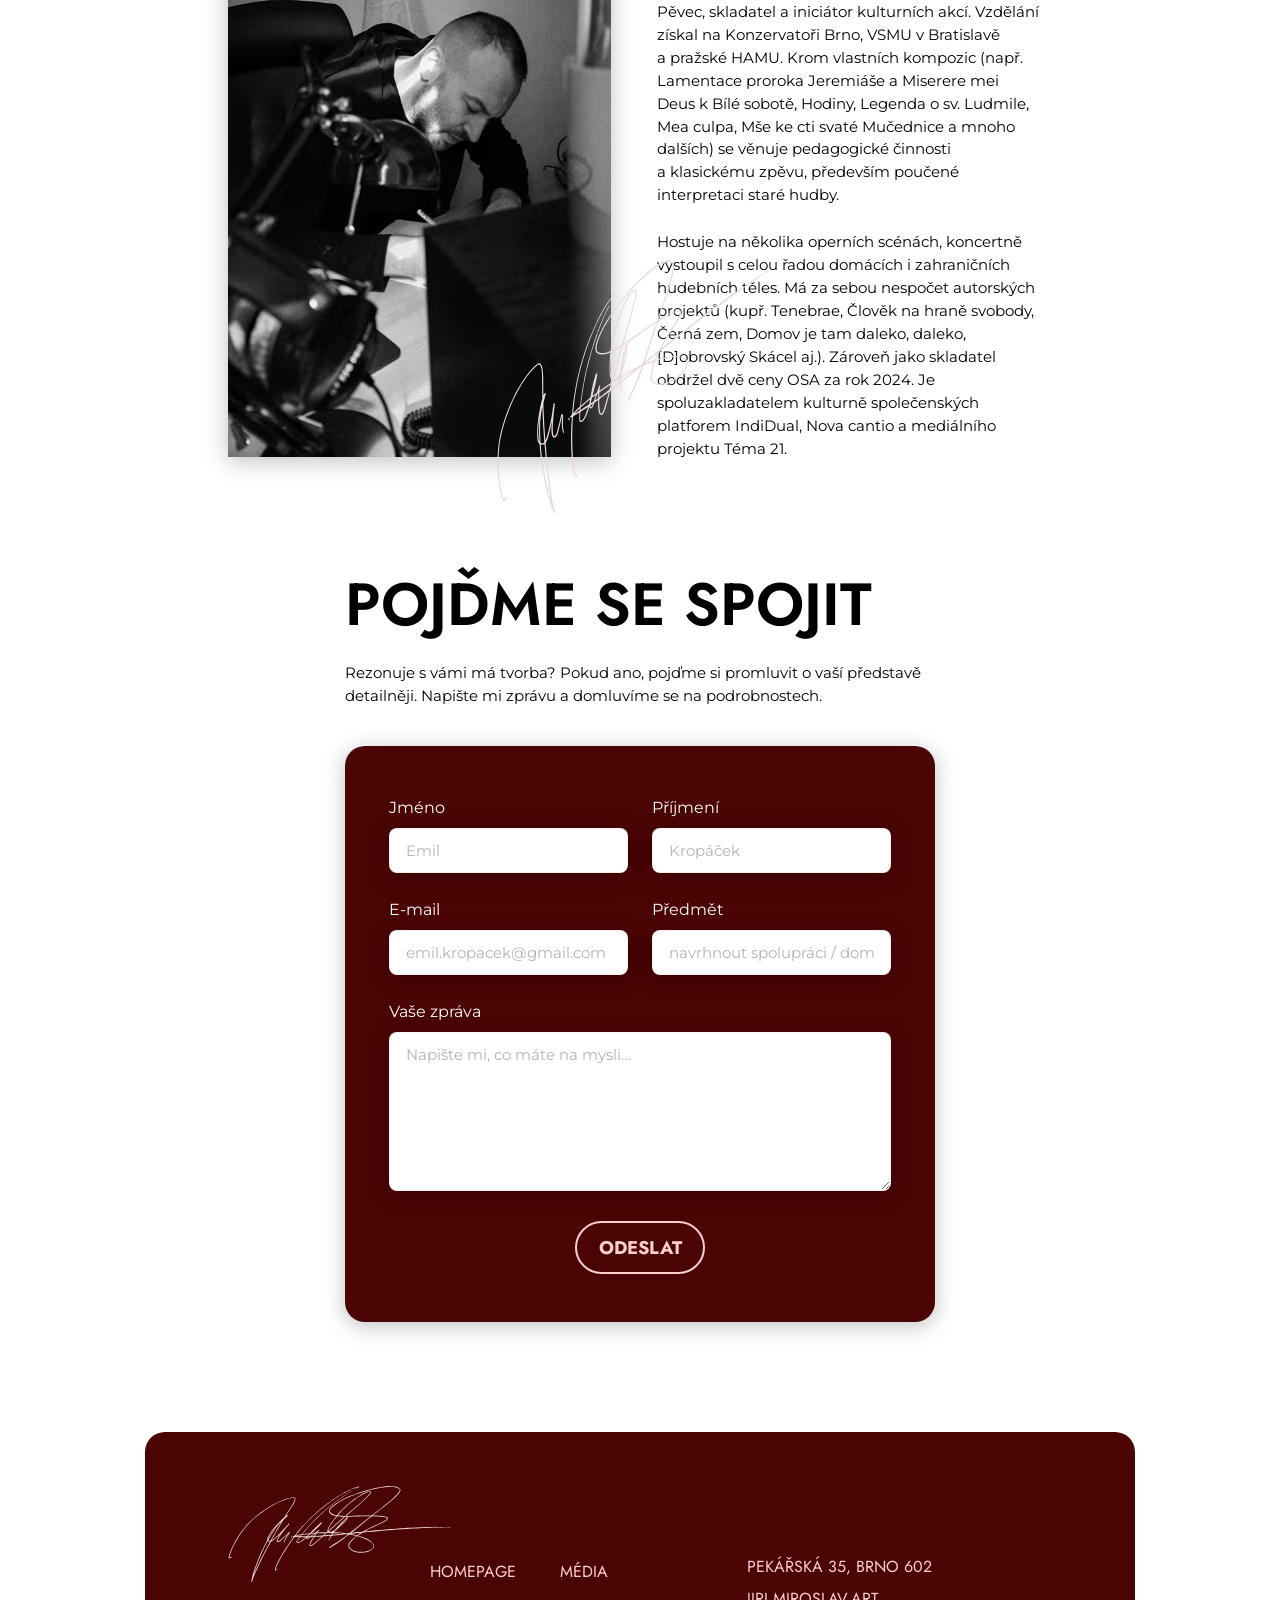
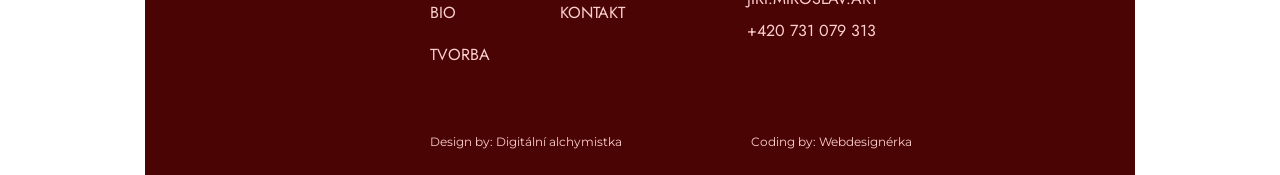
==== commit dd0ab877: "seznam-tvorby: nová podstránka se seznamem autorské tvorby - Přidána seznam-tvorby.html s hero sekcí" ====
--- a/index.html
+++ b/index.html
@@ -289,7 +289,7 @@
                         <div class="roles__card-content">
                             <h2 class="roles__card-title">Skladatel</h2>
                             <p class="roles__card-text">Hudba je pro mě esencí kreativity. Je to moment, kdy se nápady dávají do pohybu a&nbsp;okolní svět jde do pozadí. Právě tehdy vzniká prostor pro vnímání okamžiku, zpracování vnitřních témat a&nbsp;prožitků.</p>
-                            <a href="#tvorba" class="btn">Zaposlouchejte se</a>
+                            <a href="#autorska-tvorba" class="btn">Zaposlouchejte se</a>
                         </div>
                     </article>
 
@@ -469,7 +469,7 @@
                 </div><!-- /.works__grid -->
 
                 <div class="works__cta">
-                    <a href="#" class="btn">Zobrazit více</a>
+                    <a href="seznam-tvorby.html" class="btn">Zobrazit více</a>
                 </div>
 
         </section>
@@ -485,22 +485,28 @@
 
                 <!-- Karta 1 – Wikipedie -->
                 <article class="works__card">
-                    <div class="works__card-media">
-                        <picture>
-                            <source srcset="Obrazky/napsali-o-mne-jan-prochazka.avif" type="image/avif">
-                            <img src="Obrazky/napsali-o-mne-jan-prochazka.jpg"
-                                 alt="Jiří Miroslav Procházka – portrétní fotografie"
-                                 class="works__card-img"
-                                 loading="lazy"
-                                 decoding="async">
-                        </picture>
-                        <span class="works__card-credit" aria-hidden="true">Foto: Filharmonie</span>
-                    </div>
-                    <div class="works__card-body">
-                        <h3 class="works__card-title">Jiří Miroslav Procházka se na&nbsp;Wikipedii představuje jako…</h3>
-                        <p class="works__card-text">Jiří Miroslav Procházka (*1988 Brno) je český zpěvák klasické hudby a&nbsp;hudební skladatel, člen kvintetu Czech Ensemble Baroque. Zpívá bas nebo baryton a&nbsp;věnuje se autorské tvorbě i&nbsp;designu zážitků.</p>
-                        <p class="works__card-source">Profil, Wikipedie</p>
-                    </div>
+                    <a href="https://cs.wikipedia.org/wiki/Ji%C5%99%C3%AD_Miroslav_Proch%C3%A1zka"
+                       target="_blank"
+                       rel="noopener noreferrer"
+                       class="works__card-link"
+                       aria-label="Číst profil Jiřího Miroslava Procházky na Wikipedii (otevře se v novém okně)">
+                        <div class="works__card-media">
+                            <picture>
+                                <source srcset="Obrazky/napsali-o-mne-jan-prochazka.avif" type="image/avif">
+                                <img src="Obrazky/napsali-o-mne-jan-prochazka.jpg"
+                                     alt="Jiří Miroslav Procházka – portrétní fotografie"
+                                     class="works__card-img"
+                                     loading="lazy"
+                                     decoding="async">
+                            </picture>
+                            <span class="works__card-credit" aria-hidden="true">Foto: Filharmonie</span>
+                        </div>
+                        <div class="works__card-body">
+                            <h3 class="works__card-title">Jiří Miroslav Procházka se na&nbsp;Wikipedii představuje jako…</h3>
+                            <p class="works__card-text">Jiří Miroslav Procházka (*1988 Brno) je český zpěvák klasické hudby a&nbsp;hudební skladatel, člen kvintetu Czech Ensemble Baroque. Zpívá bas nebo baryton a&nbsp;věnuje se autorské tvorbě i&nbsp;designu zážitků.</p>
+                            <p class="works__card-source">Profil, Wikipedie</p>
+                        </div>
+                    </a>
                 </article>
 
                 <!-- Karta 2 – Hudba v miléniu -->
--- a/css/style.css
+++ b/css/style.css
@@ -611,6 +611,11 @@
     background: rgba(0, 0, 0, 0.40);
 }
 
+/* Overlay seznam-tvorby – 30 % černá */
+.hero__overlay--st {
+    background: rgba(0, 0, 0, 0.30);
+}
+
 /* Podpis autora – nad fotografií, relativní pozice vůči .hero__media */
 .hero__signature {
     display: none;
@@ -831,8 +836,8 @@
     margin-top:   clamp(4.5rem, calc(3.654rem + 2.308vw), 7rem);              /* výška headeru */
     padding-top:    clamp(6.25rem, calc(5.529rem + 3.205vw), 9.375rem);       /* 100px@360 → 150px@1920 */
     padding-bottom: clamp(3.5rem, calc(2.144rem + 6.026vw), 9.375rem);        /* 56px@360 → 150px@1920 */
-    padding-left:   clamp(2.5rem, calc(-4.207rem + 29.808vw), 31.5625rem);    /* 40px@360 → 505px@1920 */
-    padding-right:  clamp(2.5rem, calc(-4.207rem + 29.808vw), 31.5625rem);
+    padding-left:   clamp(2.5rem, calc(-5.625rem + 34vw), 31.5625rem);       /* 40px@360 → 505px@1750 */
+    padding-right:  clamp(2.5rem, calc(-5.625rem + 34vw), 31.5625rem);
     background-color: #ffffff;
     overflow: hidden;
 }
@@ -1493,9 +1498,6 @@
         display: none;
     }
 
-    #autorska-tvorba.is-expanded .works__card:nth-child(n+3) {
-        display: block;
-    }
 
     .works__card-body {
         padding-inline: 1.25rem;
@@ -1528,6 +1530,28 @@
     display: flex;
     flex-direction: column;
 }
+
+/* Odkaz obalující celou kartu (karta 1 – Wikipedie) */
+.works__card-link {
+    display: flex;
+    flex-direction: column;
+    flex: 1;
+    text-decoration: none;
+    color: inherit;
+}
+
+/* Focus pro klávesnici – obrys na úrovni article, ne linku */
+.works__card:has(.works__card-link:focus-visible) {
+    outline: 3px solid var(--color-primary);
+    outline-offset: 3px;
+    background-color: var(--color-primary);
+    transform: scale(0.97);
+}
+
+.works__card:has(.works__card-link:focus-visible) .works__card-img { transform: scale(1.05); }
+.works__card:has(.works__card-link:focus-visible) .works__card-title,
+.works__card:has(.works__card-link:focus-visible) .works__card-text,
+.works__card:has(.works__card-link:focus-visible) .works__card-credit { color: var(--color-secondary); }
 
 @media (hover: hover) {
     .works__card:hover {
@@ -1623,11 +1647,6 @@
     text-align: center;
 }
 
-@media (min-width: 768px) {
-    .works__cta {
-        display: none;
-    }
-}
 
 #napsali-o-mne {
     padding-block: 0;
@@ -1757,10 +1776,8 @@
 .contact {
     padding-block-start: 0;
     padding-block-end: clamp(3.5rem, calc(2.173rem + 5.897vw), 9.25rem);
-    padding-inline-start: clamp(2.5rem, calc(-4.163rem + 29.615vw), 31.375rem);
-    /* 40px@360 → 502px@1920 */
-    padding-inline-end: clamp(2.5rem, calc(-4.238rem + 29.936vw), 31.6875rem);
-    /* 40px@360 → 507px@1920 */
+    padding-inline-start: clamp(2.5rem, calc(-5.625rem + 34vw), 31.5625rem);   /* 40px@360 → 505px@1750 */
+    padding-inline-end:   clamp(2.5rem, calc(-5.625rem + 34vw), 31.5625rem);
     background-color: #ffffff;
 }
 
@@ -2081,4 +2098,139 @@
         transition-duration: 0.01ms !important;
         scroll-behavior: auto !important;
     }
+}
+
+/* ============================================================
+   SEZNAM TVORBY – hero
+   ============================================================ */
+.hero--seznam-tvorby .hero__content {
+    /* 551px@360 → 878px@1920 */
+    padding-top: clamp(34.4375rem, calc(29.725rem + 20.96vw), 54.875rem);
+    /* 40px@360 → 233px@1920, shodné s accordion */
+    padding-inline: clamp(2.5rem, calc(-0.284rem + 12.372vw), 14.5625rem);
+    /* gap = pb − |margin| = 24px; 119px@360 → 224px@1920 */
+    padding-bottom: clamp(7.4375rem, calc(5.923rem + 6.731vw), 14rem);
+}
+
+/* ============================================================
+   SEZNAM TVORBY – akordeony
+   ============================================================ */
+.st-accordions-wrap {
+    /* Průhledné pozadí: tmavá hero fotka prosvítá pod kartami v overlap zóně.
+       Bílý bg mají individuální .st-accordion karty; pod hero je bílý body bg. */
+    position: relative;
+    z-index: 2;
+    /* 95px@360 → 200px@1920: 1. karta + mezera + ½ 2. karty v tmavé hero ploše */
+    margin-top: clamp(-12.5rem, calc(-4.423rem - 6.731vw), -5.9375rem);
+    padding-bottom: var(--section-pad);
+    /* 40px@360 → 233px@1920 */
+    padding-inline: clamp(2.5rem, calc(-0.284rem + 12.372vw), 14.5625rem);
+}
+
+.st-accordions {
+    display: flex;
+    flex-direction: column;
+    gap: 1.25rem;
+}
+
+.st-accordion {
+    border-radius: var(--radius);
+    box-shadow: var(--shadow-card);
+    overflow: hidden;
+    background: #fff;
+    transition: background var(--transition);
+}
+
+.st-accordion.is-open {
+    background: var(--color-primary);
+}
+
+.st-accordion__header {
+    width: 100%;
+    display: flex;
+    align-items: center;
+    justify-content: space-between;
+    gap: 1rem;
+    /* block: 16px@360 → 30px@1920 | inline: 20px@360 → 50px@1920 */
+    padding:
+        clamp(1rem, calc(0.8rem + 0.897vw), 1.875rem)
+        clamp(1.25rem, calc(0.817rem + 1.923vw), 3.125rem);
+    background: transparent;
+    border: none;
+    cursor: pointer;
+    text-align: left;
+    color: var(--color-text);
+    font-family: var(--font-body);
+    font-weight: 700;
+    /* 14px@360 → 25px@1920 */
+    font-size: clamp(0.875rem, calc(0.716rem + 0.705vw), 1.5625rem);
+    /* 18px@360 → 60px@1920 */
+    line-height: clamp(1.125rem, calc(0.519rem + 2.692vw), 3.75rem);
+    transition: color var(--transition);
+}
+
+.st-accordion.is-open .st-accordion__header {
+    color: #fff;
+}
+
+.st-accordion__chevron {
+    flex-shrink: 0;
+    /* 20px@360 → 34px@1920 */
+    width: clamp(1.25rem, calc(1.057rem + 0.865vw), 2.125rem);
+    height: auto;
+    transition: transform var(--transition);
+}
+
+.st-accordion.is-open .st-accordion__chevron {
+    transform: rotate(180deg);
+}
+
+.st-accordion__body {
+    /* Grid trick: animuje výšku bez znalosti finální výšky */
+    display: grid;
+    grid-template-rows: 0fr;
+    transition: grid-template-rows 350ms ease;
+}
+
+/* Přepíšeme UA hidden → display:none, aby animace mohla proběhnout */
+.st-accordion__body[hidden] {
+    display: grid;
+}
+
+.st-accordion.is-open .st-accordion__body {
+    grid-template-rows: 1fr;
+}
+
+.st-work-list {
+    /* Přímý potomek gridu musí mít overflow:hidden + min-height:0 */
+    overflow: hidden;
+    min-height: 0;
+    list-style: none;
+    /* Padding přesunut sem z body, aby se animoval uvnitř */
+    padding:
+        0
+        clamp(1.25rem, calc(0.817rem + 1.923vw), 3.125rem)
+        clamp(1rem, calc(0.8rem + 0.897vw), 1.875rem);
+    margin: 0;
+    display: flex;
+    flex-direction: column;
+    gap: 1.25rem;
+}
+
+.st-work-item__title {
+    font-family: var(--font-body);
+    font-weight: 700;
+    font-size: clamp(0.875rem, calc(0.716rem + 0.705vw), 1.5625rem);
+    line-height: 1.35;
+    color: #fff;
+    margin: 0 0 0.25rem;
+}
+
+.st-work-item__desc {
+    font-family: var(--font-body);
+    font-weight: 400;
+    font-size: clamp(0.8125rem, calc(0.668rem + 0.641vw), 1.375rem);
+    line-height: 1.6;
+    color: rgba(255, 255, 255, 0.85);
+    margin: 0;
 }
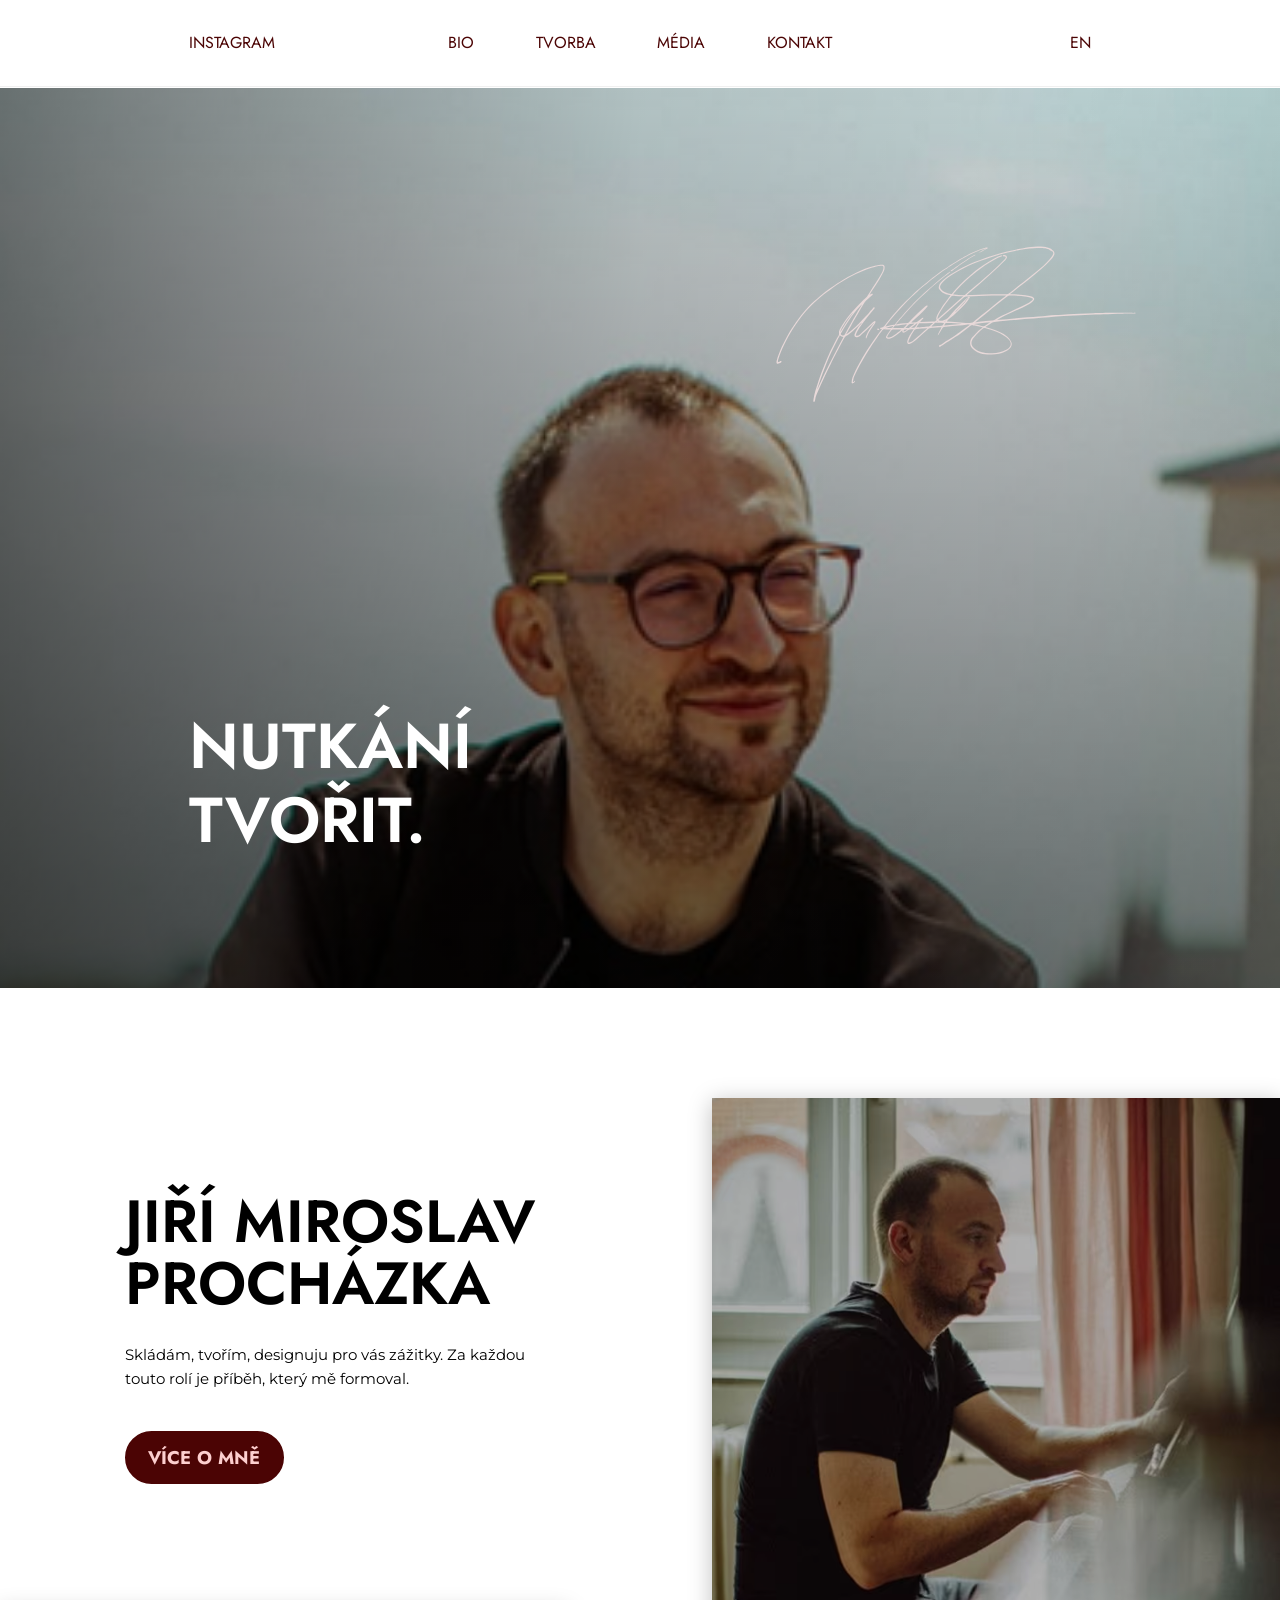
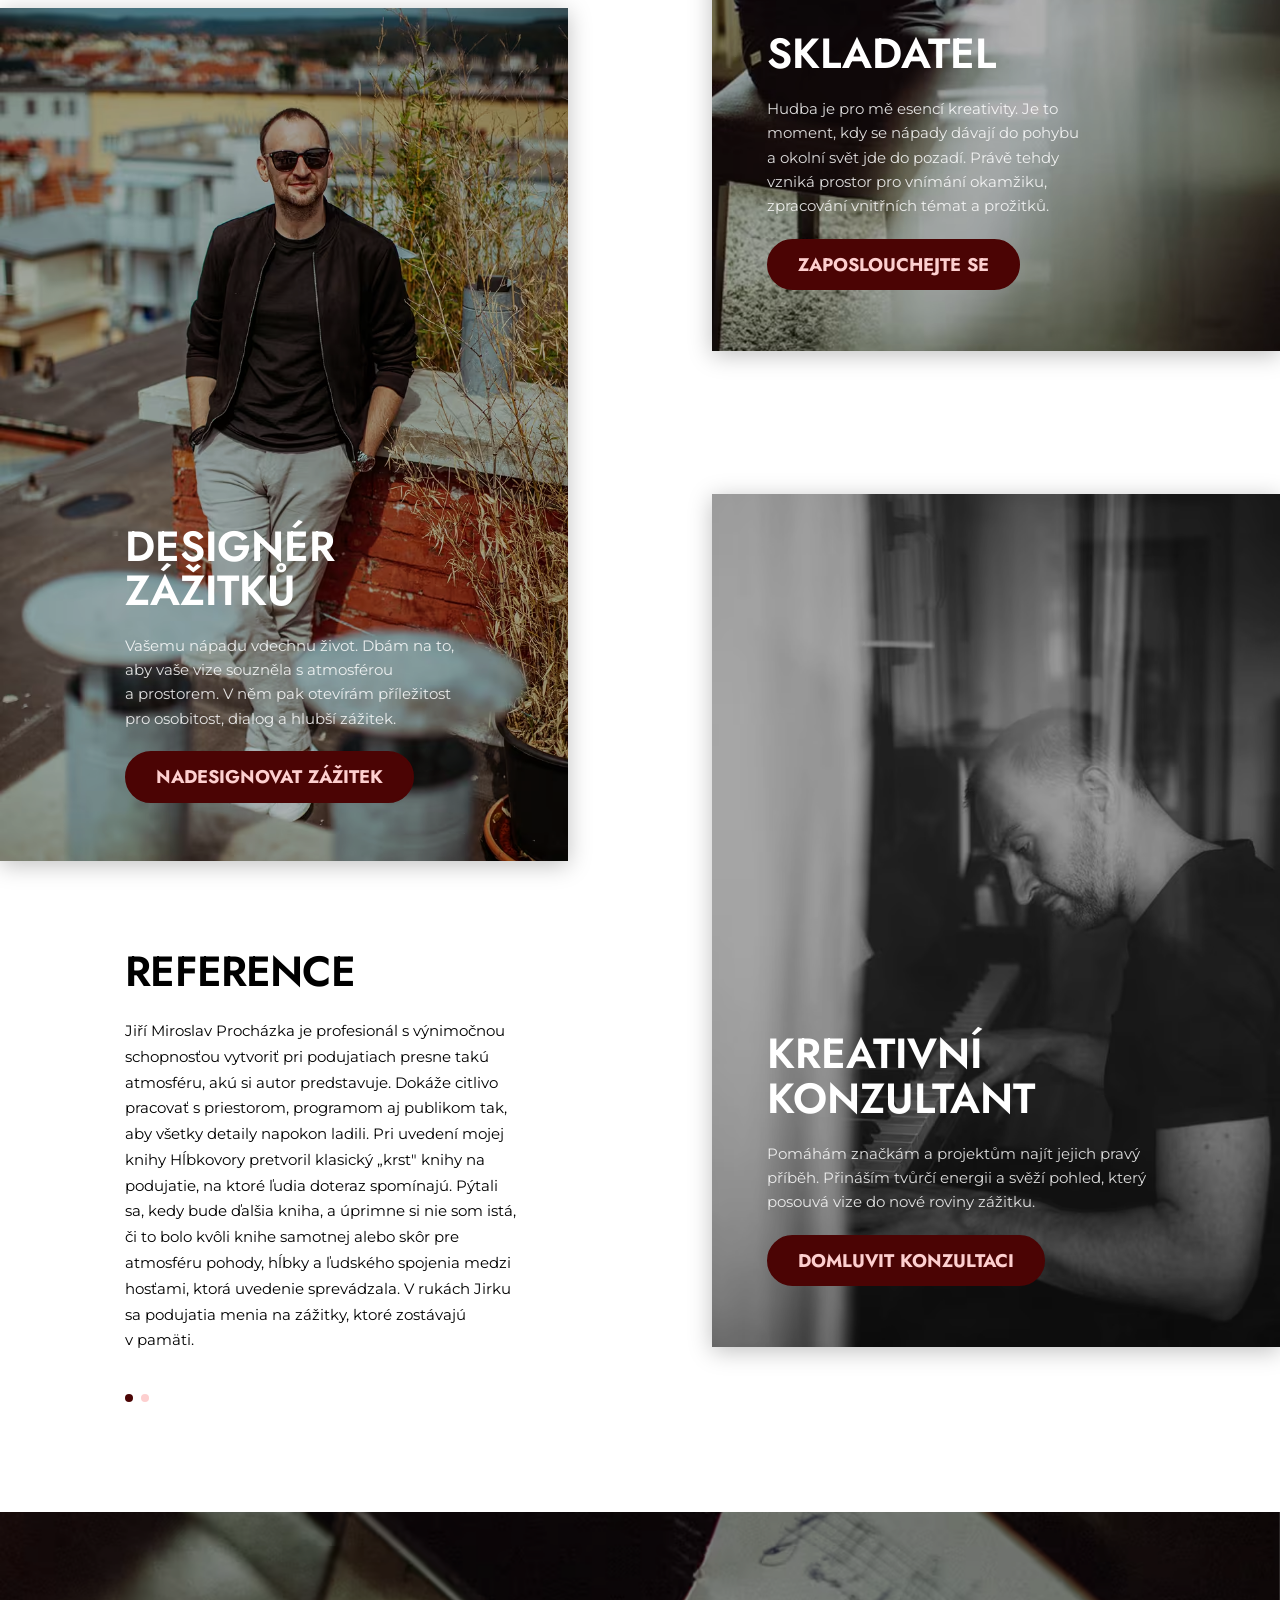
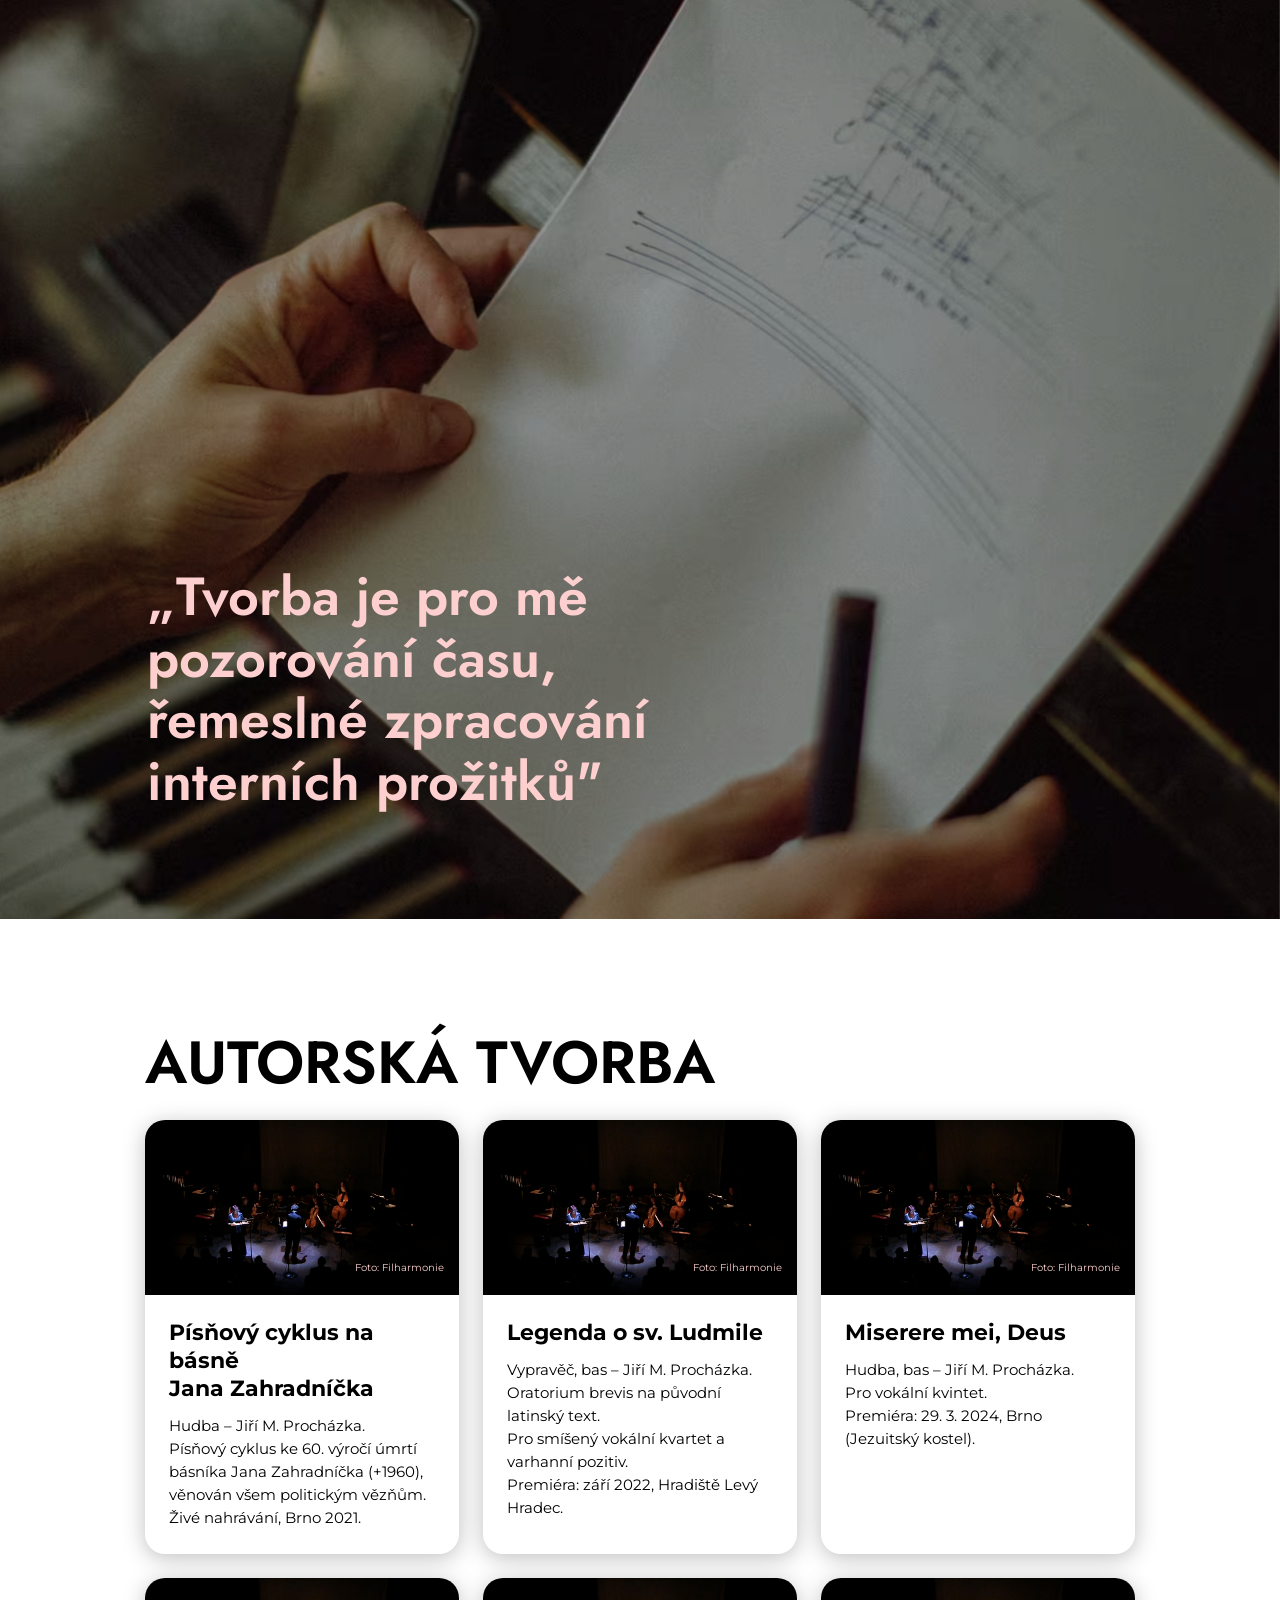
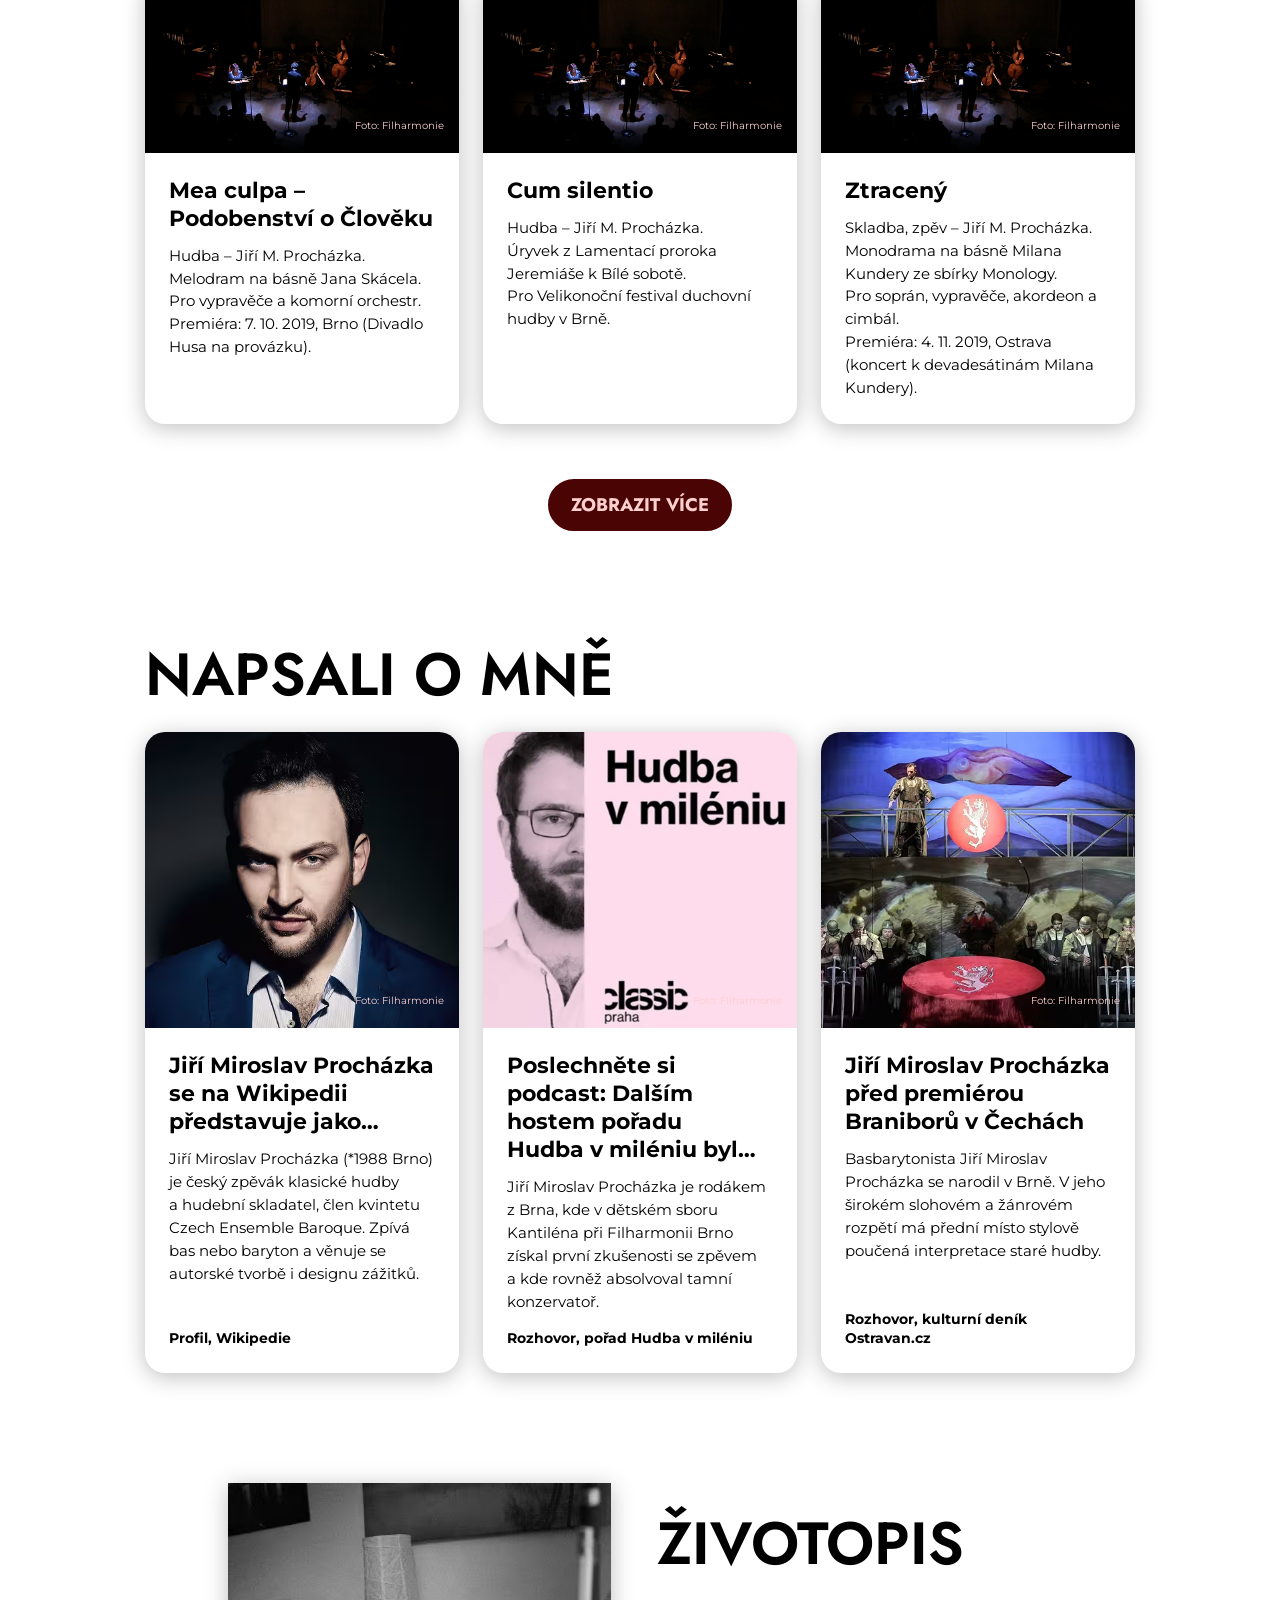
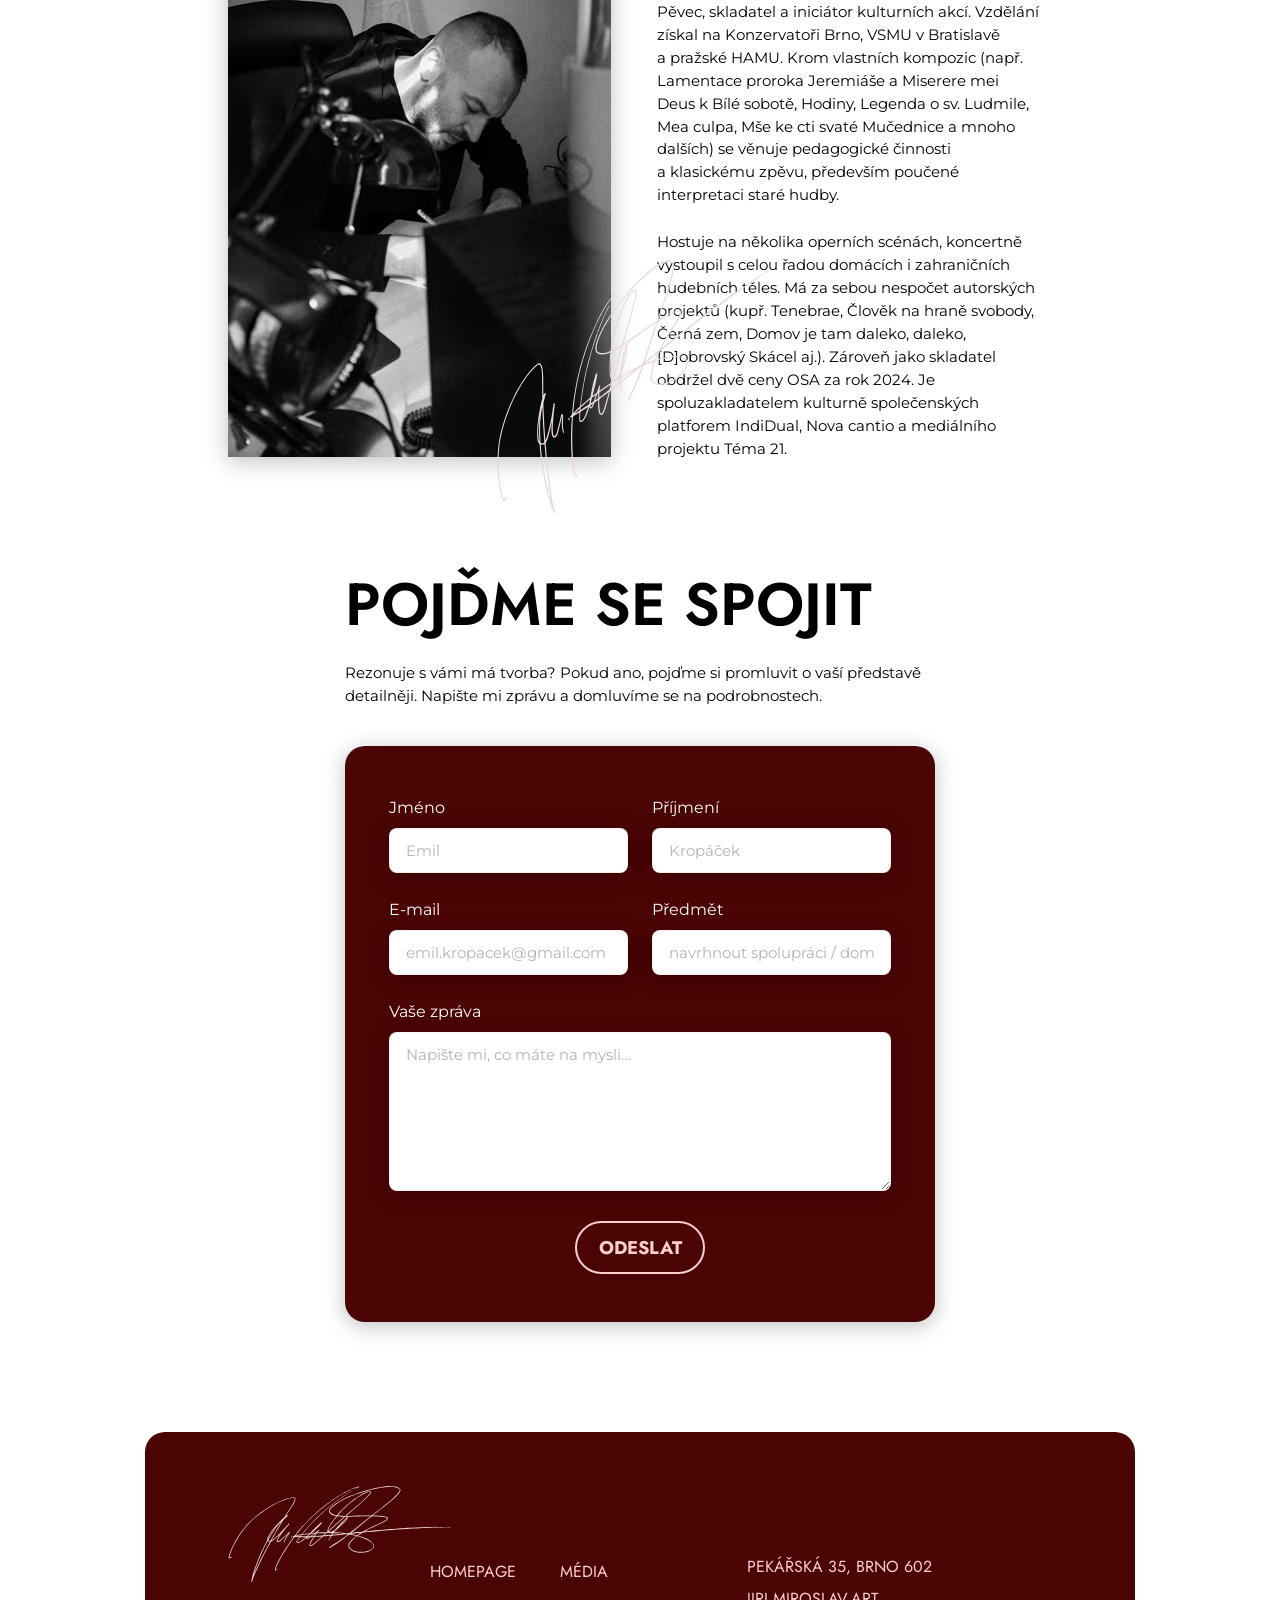
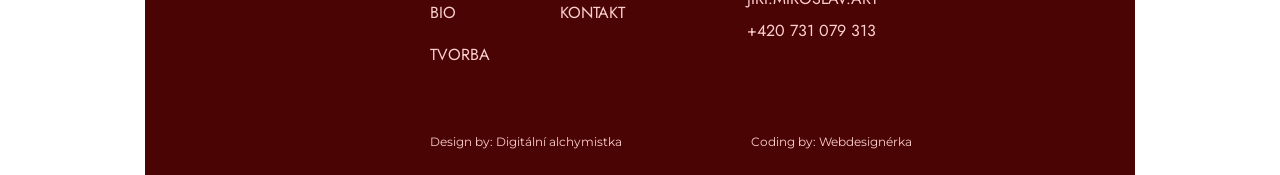
==== commit 5e07bb92: "index.html: YouTube odkazy na 6 karet sekce autorská tvorba Každá karta (Písňový cyklus, Legenda o s" ====
--- a/index.html
+++ b/index.html
@@ -351,21 +351,27 @@
 
                     <!-- Karta 1 -->
                     <article class="works__card">
-                        <div class="works__card-media">
-                            <picture>
-                                <img src="Obrazky/nahled-autorska-tvorba-jan-prochazka.jpg"
-                                     alt="Písňový cyklus na básně Jana Zahradníčka – živé nahrávání, Brno 2021"
-                                     class="works__card-img"
-                                     loading="lazy" decoding="async">
-                            </picture>
-                            <span class="works__card-credit" aria-hidden="true">Foto: Filharmonie</span>
-                        </div>
-                        <div class="works__card-body">
-                            <h3 class="works__card-title">Písňový cyklus na básně Jana&nbsp;Zahradníčka</h3>
-                            <p class="works__card-text">Hudba – Jiří M. Procházka.<br>
-                            Písňový cyklus ke 60. výročí úmrtí básníka Jana Zahradníčka (+1960), věnován všem politickým vězňům.<br>
-                            Živé nahrávání, Brno 2021.</p>
-                        </div>
+                        <a href="https://www.youtube.com/watch?v=ylLNWgmxam4&list=RDylLNWgmxam4&start_radio=1"
+                           target="_blank"
+                           rel="noopener noreferrer"
+                           class="works__card-link"
+                           aria-label="Poslechnout Písňový cyklus na básně Jana Zahradníčka na YouTube (otevře se v novém okně)">
+                            <div class="works__card-media">
+                                <picture>
+                                    <img src="Obrazky/nahled-autorska-tvorba-jan-prochazka.jpg"
+                                         alt="Písňový cyklus na básně Jana Zahradníčka – živé nahrávání, Brno 2021"
+                                         class="works__card-img"
+                                         loading="lazy" decoding="async">
+                                </picture>
+                                <span class="works__card-credit" aria-hidden="true">Foto: Filharmonie</span>
+                            </div>
+                            <div class="works__card-body">
+                                <h3 class="works__card-title">Písňový cyklus na básně Jana&nbsp;Zahradníčka</h3>
+                                <p class="works__card-text">Hudba – Jiří M. Procházka.<br>
+                                Písňový cyklus ke 60. výročí úmrtí básníka Jana Zahradníčka (+1960), věnován všem politickým vězňům.<br>
+                                Živé nahrávání, Brno 2021.</p>
+                            </div>
+                        </a>
                     </article>
 
                     <!-- Karta 2 -->
@@ -511,41 +517,53 @@
 
                 <!-- Karta 2 – Hudba v miléniu -->
                 <article class="works__card">
-                    <div class="works__card-media">
-                        <picture>
-                            <img src="Obrazky/rozhovor-hudba-v-mileniu-jan-prochazka.jpg"
-                                 alt="Rozhovor s Jiřím Miroslavem Procházkou v pořadu Hudba v miléniu"
-                                 class="works__card-img"
-                                 loading="lazy"
-                                 decoding="async">
-                        </picture>
-                        <span class="works__card-credit" aria-hidden="true">Foto: Filharmonie</span>
-                    </div>
-                    <div class="works__card-body">
-                        <h3 class="works__card-title">Poslechněte si podcast: Dalším hostem pořadu Hudba&nbsp;v&nbsp;miléniu byl…</h3>
-                        <p class="works__card-text">Jiří Miroslav Procházka je rodákem z&nbsp;Brna, kde v&nbsp;dětském sboru Kantiléna při Filharmonii Brno získal první zkušenosti se zpěvem a&nbsp;kde rovněž absolvoval tamní konzervatoř.</p>
-                        <p class="works__card-source">Rozhovor, pořad Hudba v&nbsp;miléniu</p>
-                    </div>
+                    <a href="https://podcasty.seznam.cz/podcast/hudba-v-mileniu/dalsim-hostem-poradu-hudba-v-mileniu-je-zpevak-a-skladatel-jiri-miroslav-prochazka-351249"
+                       target="_blank"
+                       rel="noopener noreferrer"
+                       class="works__card-link"
+                       aria-label="Poslechnout rozhovor s Jiřím Miroslavem Procházkou v pořadu Hudba v miléniu (otevře se v novém okně)">
+                        <div class="works__card-media">
+                            <picture>
+                                <img src="Obrazky/rozhovor-hudba-v-mileniu-jan-prochazka.jpg"
+                                     alt="Rozhovor s Jiřím Miroslavem Procházkou v pořadu Hudba v miléniu"
+                                     class="works__card-img"
+                                     loading="lazy"
+                                     decoding="async">
+                            </picture>
+                            <span class="works__card-credit" aria-hidden="true">Foto: Filharmonie</span>
+                        </div>
+                        <div class="works__card-body">
+                            <h3 class="works__card-title">Poslechněte si podcast: Dalším hostem pořadu Hudba&nbsp;v&nbsp;miléniu byl…</h3>
+                            <p class="works__card-text">Jiří Miroslav Procházka je rodákem z&nbsp;Brna, kde v&nbsp;dětském sboru Kantiléna při Filharmonii Brno získal první zkušenosti se zpěvem a&nbsp;kde rovněž absolvoval tamní konzervatoř.</p>
+                            <p class="works__card-source">Rozhovor, pořad Hudba v&nbsp;miléniu</p>
+                        </div>
+                    </a>
                 </article>
 
                 <!-- Karta 3 – Ostravan.cz -->
                 <article class="works__card">
-                    <div class="works__card-media">
-                        <picture>
-                            <source srcset="Obrazky/premiera-branibor-jiri-prochazka.avif" type="image/avif">
-                            <img src="Obrazky/premiera-branibor-jiri-prochazka.jpg"
-                                 alt="Jiří Miroslav Procházka před premiérou Braniborů v Čechách"
-                                 class="works__card-img"
-                                 loading="lazy"
-                                 decoding="async">
-                        </picture>
-                        <span class="works__card-credit" aria-hidden="true">Foto: Filharmonie</span>
-                    </div>
-                    <div class="works__card-body">
-                        <h3 class="works__card-title">Jiří Miroslav Procházka před premiérou Braniborů v&nbsp;Čechách</h3>
-                        <p class="works__card-text">Basbarytonista Jiří Miroslav Procházka se narodil v&nbsp;Brně. V&nbsp;jeho širokém slohovém a&nbsp;žánrovém rozpětí má přední místo stylově poučená interpretace staré hudby.</p>
-                        <p class="works__card-source">Rozhovor, kulturní deník Ostravan.cz</p>
-                    </div>
+                    <a href="https://www.ostravan.cz/83798/jiri-miroslav-prochazka-pred-premierou-braniboru-v-cechach-pro-kazdou-umeleckou-evoluci-je-nezbytna-diskuse/"
+                       target="_blank"
+                       rel="noopener noreferrer"
+                       class="works__card-link"
+                       aria-label="Číst rozhovor s Jiřím Miroslavem Procházkou na Ostravan.cz (otevře se v novém okně)">
+                        <div class="works__card-media">
+                            <picture>
+                                <source srcset="Obrazky/premiera-branibor-jiri-prochazka.avif" type="image/avif">
+                                <img src="Obrazky/premiera-branibor-jiri-prochazka.jpg"
+                                     alt="Jiří Miroslav Procházka před premiérou Braniborů v Čechách"
+                                     class="works__card-img"
+                                     loading="lazy"
+                                     decoding="async">
+                            </picture>
+                            <span class="works__card-credit" aria-hidden="true">Foto: Filharmonie</span>
+                        </div>
+                        <div class="works__card-body">
+                            <h3 class="works__card-title">Jiří Miroslav Procházka před premiérou Braniborů v&nbsp;Čechách</h3>
+                            <p class="works__card-text">Basbarytonista Jiří Miroslav Procházka se narodil v&nbsp;Brně. V&nbsp;jeho širokém slohovém a&nbsp;žánrovém rozpětí má přední místo stylově poučená interpretace staré hudby.</p>
+                            <p class="works__card-source">Rozhovor, kulturní deník Ostravan.cz</p>
+                        </div>
+                    </a>
                 </article>
 
             </div><!-- /.works__grid -->
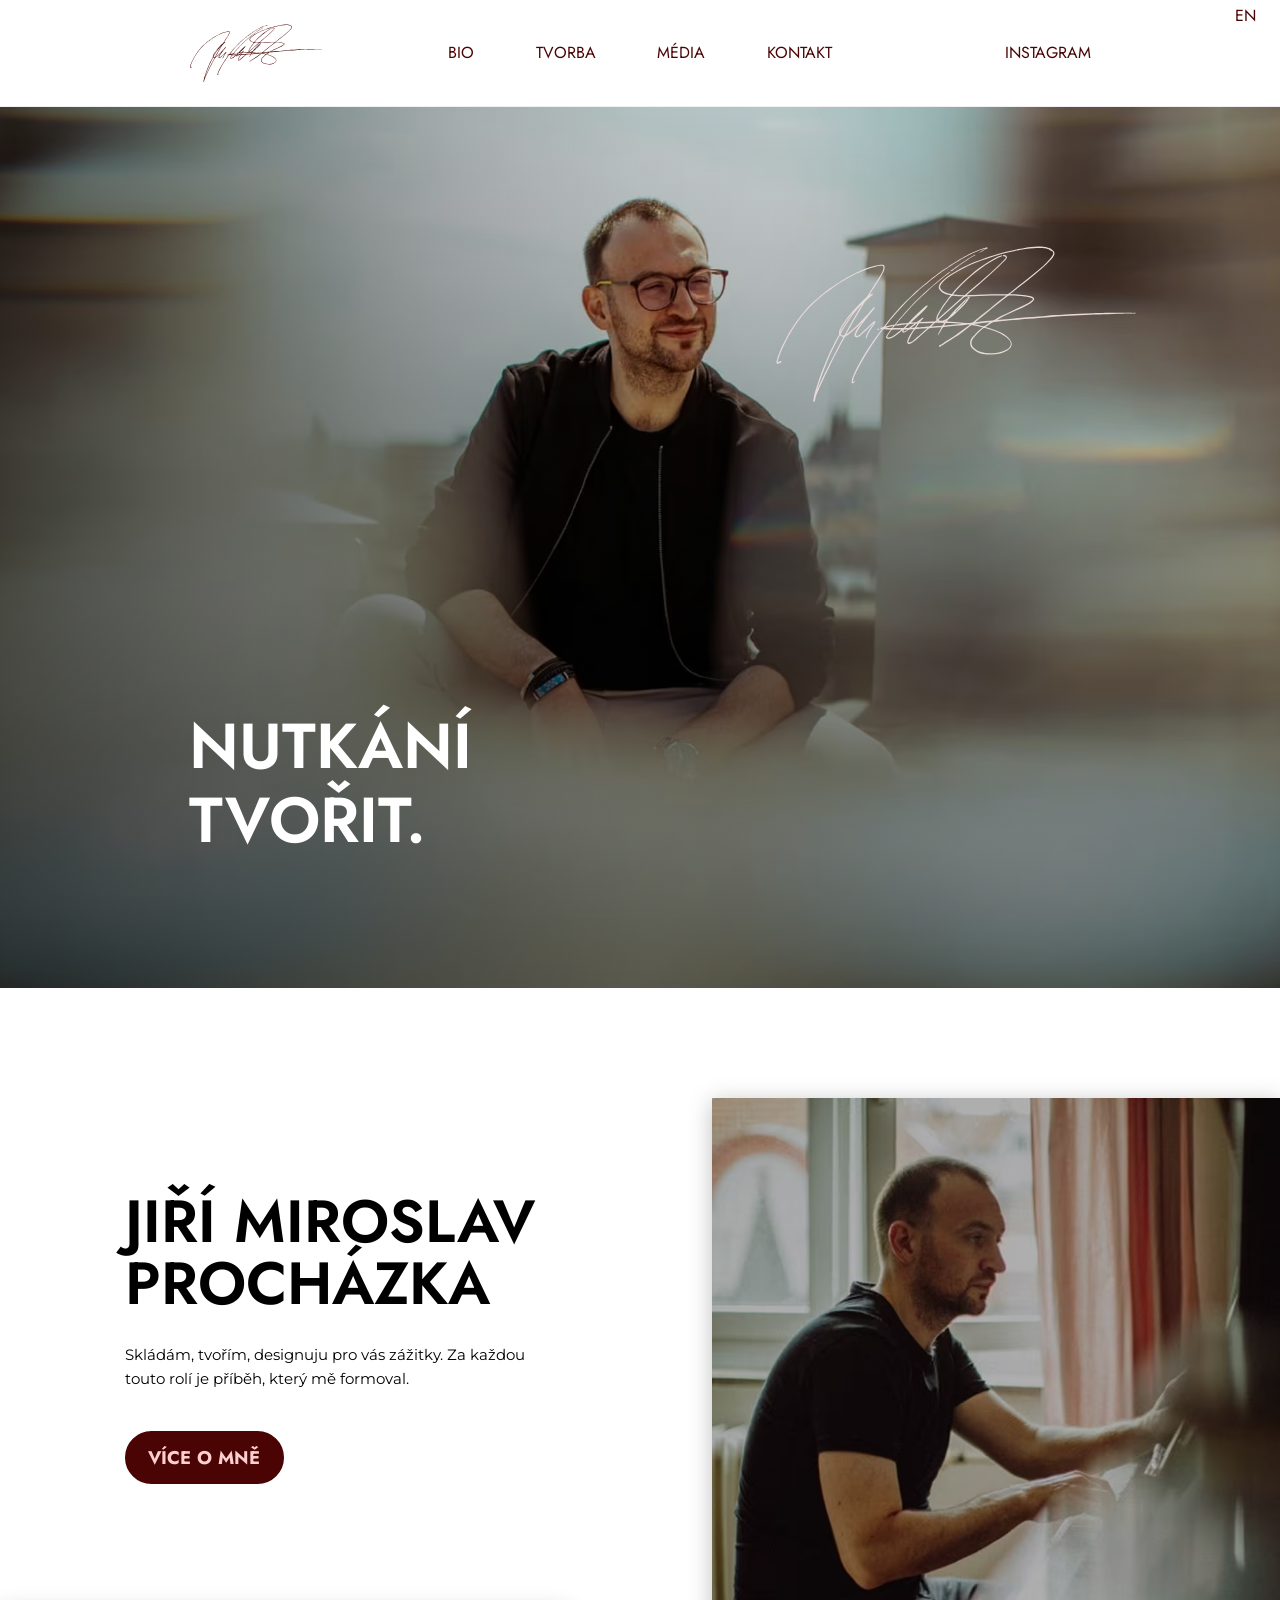
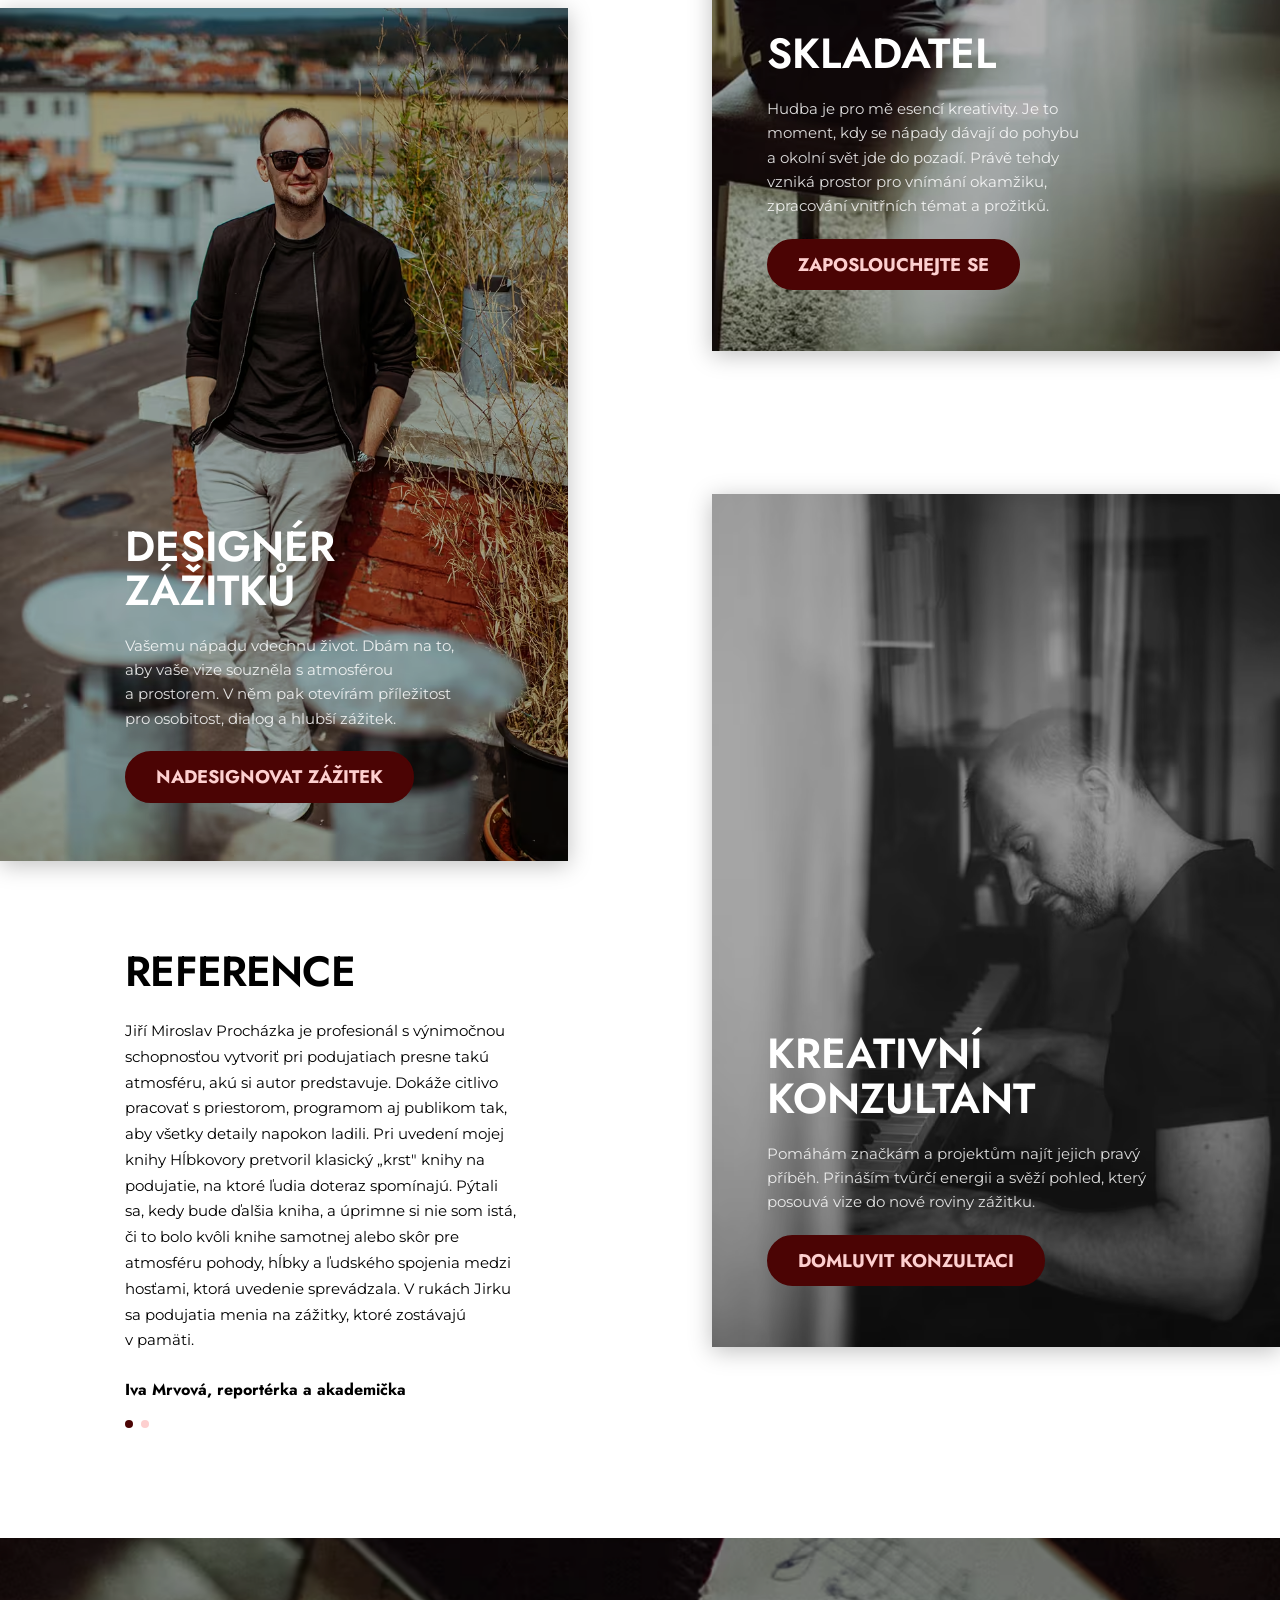
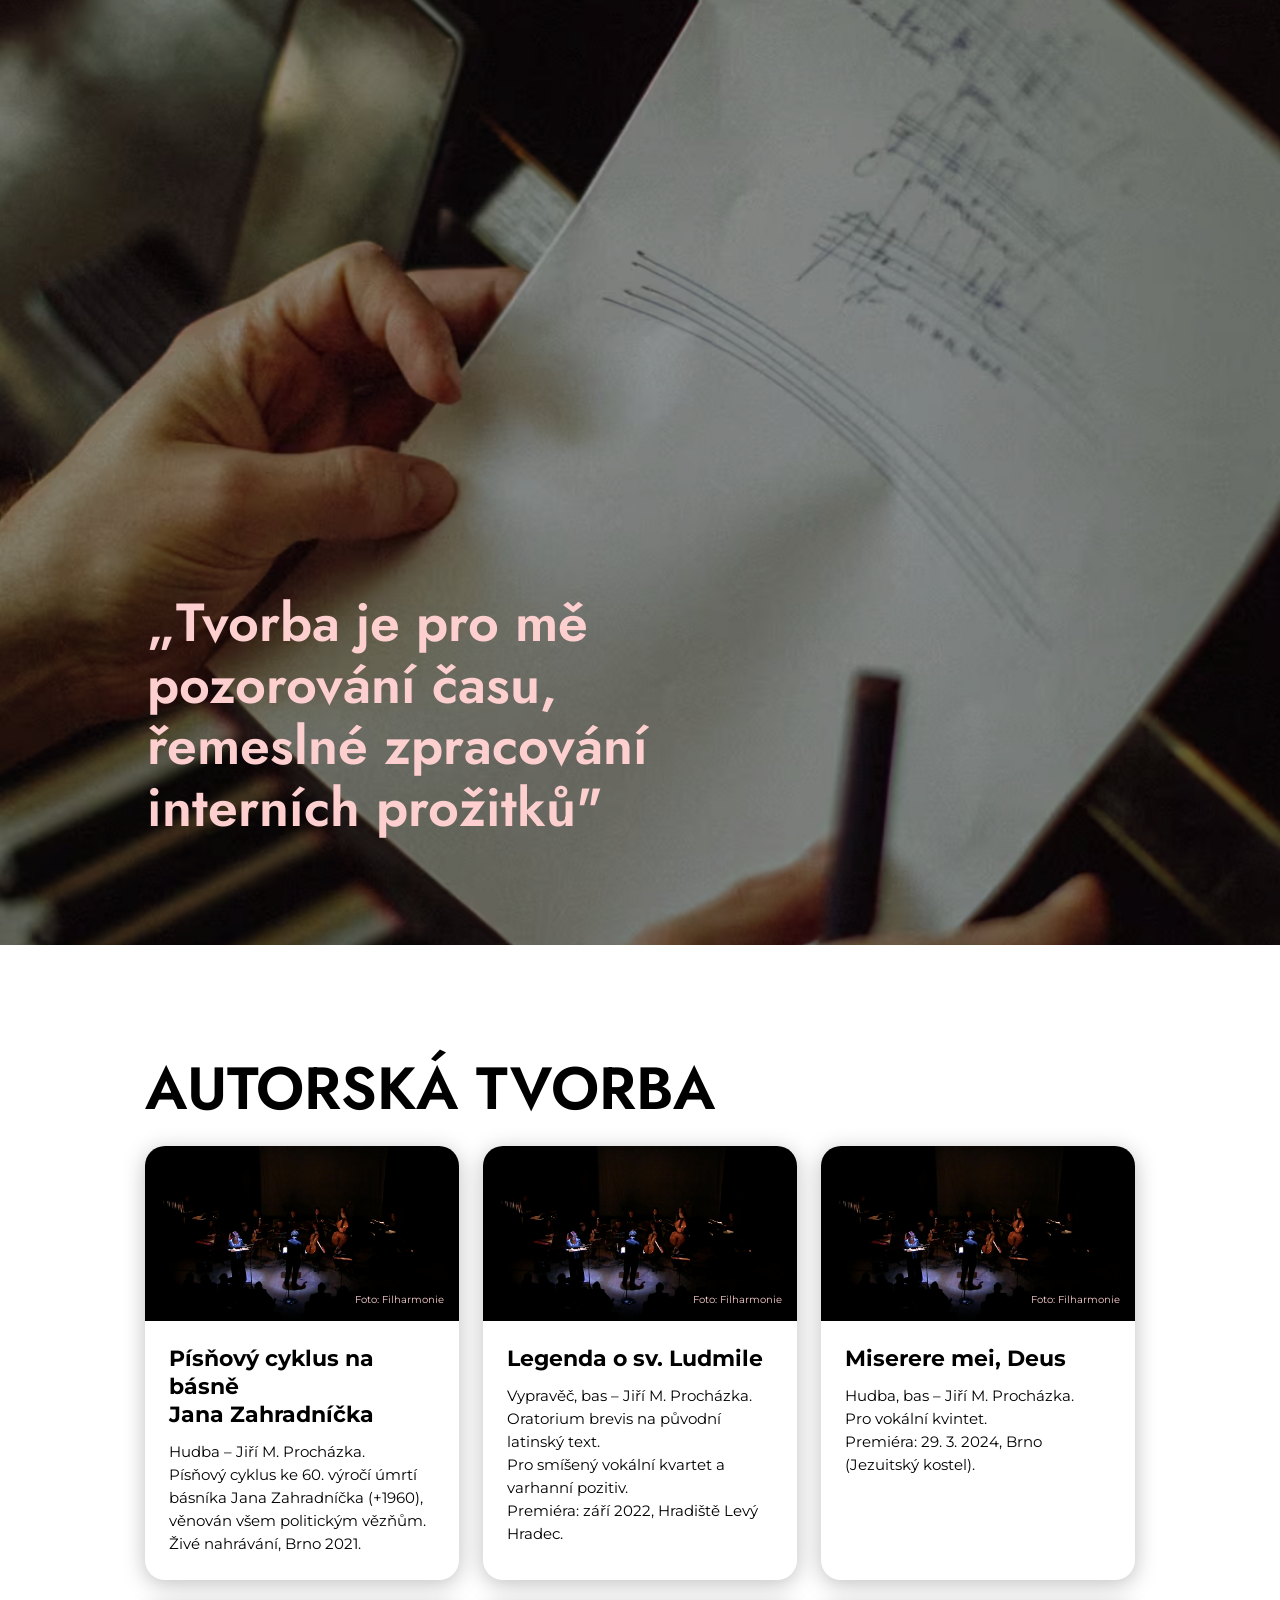
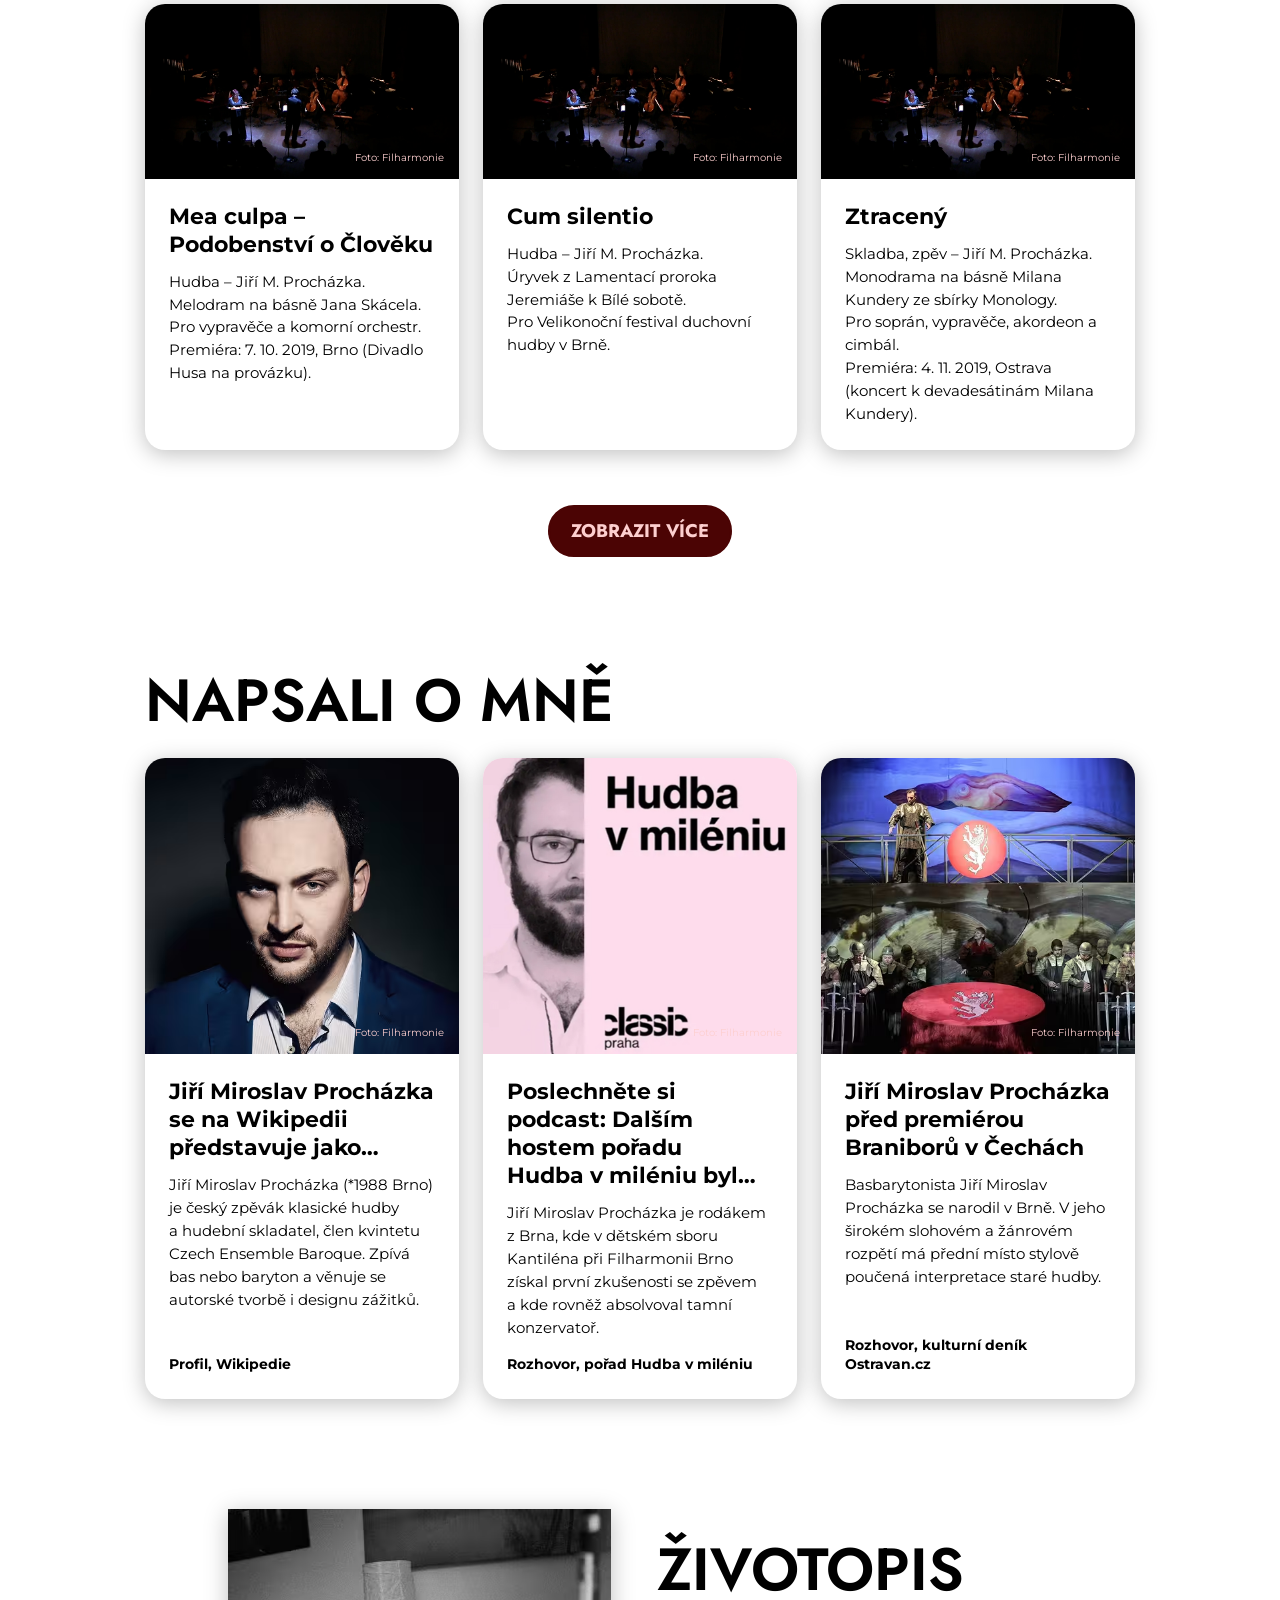
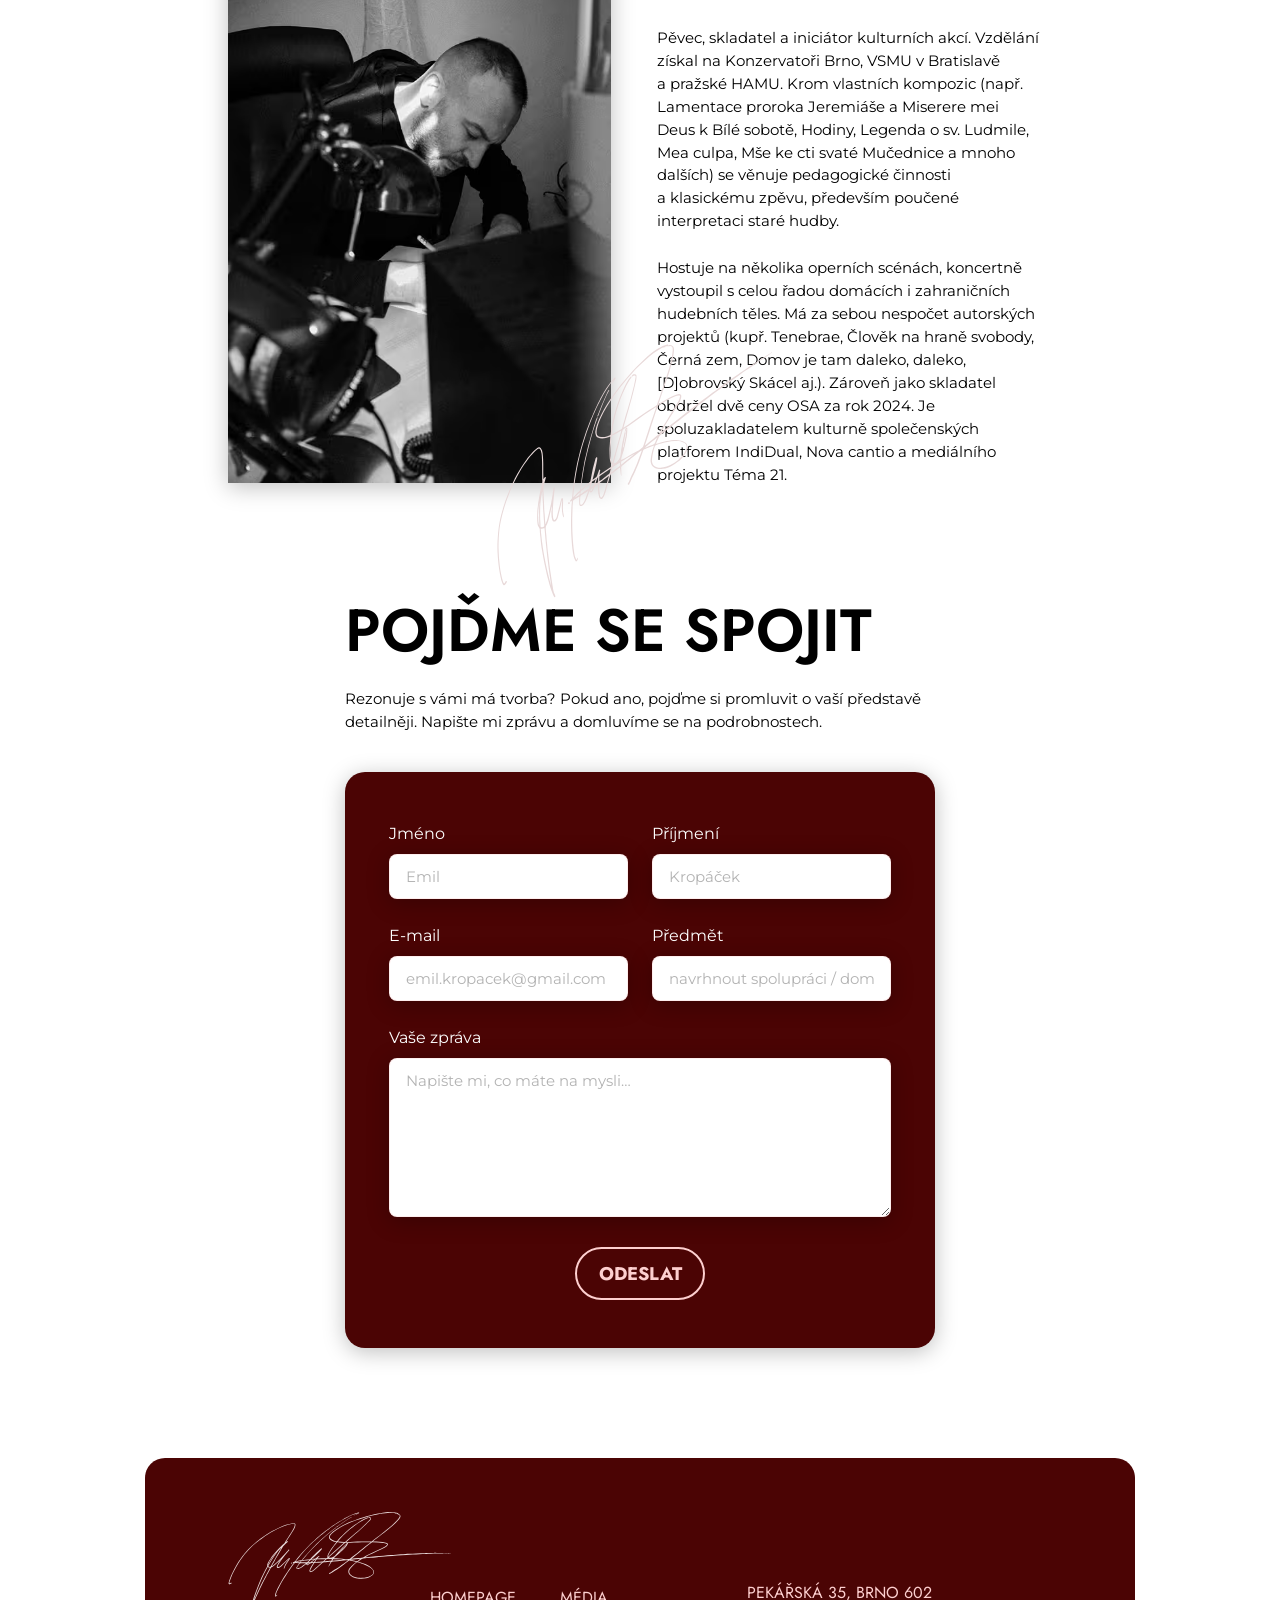
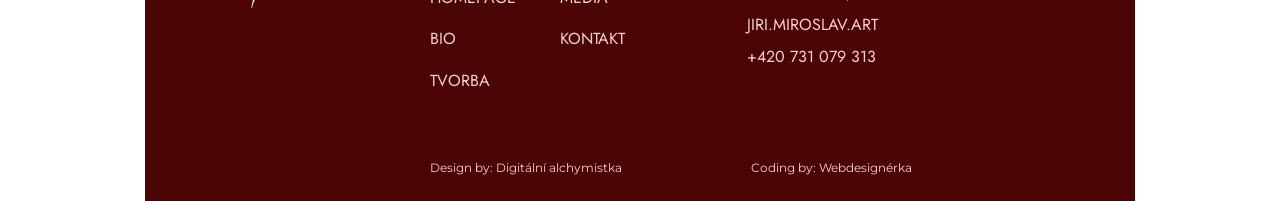
==== commit 8bdd0c60: "nav: logo na desktopu, instagram vpravo, EN do rohu headeru, padding -3px - Logo zobrazeno na deskto" ====
--- a/index.html
+++ b/index.html
@@ -84,9 +84,6 @@
                      width="157" height="69">
             </a>
 
-            <!-- Instagram – vlevo na desktopu -->
-            <a href="#" class="nav__instagram">Instagram</a>
-
             <!-- Hlavní navigace – střed na desktopu -->
             <nav aria-label="Hlavní navigace">
                 <ul class="nav__menu" id="nav-menu" role="list">
@@ -97,13 +94,9 @@
                 </ul>
             </nav>
 
-            <!-- Pravá část: EN (desktop) + hamburger (mobile) -->
+            <!-- Pravá část: Instagram (desktop) + hamburger (mobile) -->
             <div class="nav__right">
-                <a href="/en/"
-                   class="nav__lang-link"
-                   hreflang="en"
-                   lang="en"
-                   aria-label="English version">EN</a>
+                <a href="#" class="nav__instagram">Instagram</a>
                 <button class="nav__toggle"
                         type="button"
                         aria-expanded="false"
@@ -115,6 +108,14 @@
             </div>
 
         </div>
+
+        <!-- EN – mimo container, pravý horní roh -->
+        <a href="/en/"
+           class="nav__lang-link"
+           hreflang="en"
+           lang="en"
+           aria-label="English version">EN</a>
+
     </header>
 
     <!-- ================================================================
--- a/css/style.css
+++ b/css/style.css
@@ -12,7 +12,7 @@
     --color-secondary: #FDCFCF;
     --color-bg: #ffffff;
     --color-text: #000000;
-    --color-text-body: #333333;
+    --color-text-body: #000000;
 
     /* Tlačítka */
     --btn-bg: var(--color-primary);
@@ -222,16 +222,15 @@
     align-items: center;
     max-width: none;
     margin-inline: 0;
-    padding-block: clamp(1rem, calc(0.654rem + 1.538vw), 2.5rem);
-    /* 16px → 40px */
+    padding-block: clamp(0.8125rem, calc(-0.1875rem + 2.083vw), 2.3125rem);
+    /* 13px → 37px */
     padding-inline: clamp(2.5rem, calc(-11.5rem + 29.167vw), 23.5rem);
     /* 40px@768px → 376px@1920px, gentle slope */
 }
 
-/* ── Instagram – vlevo, jen desktop ── */
+/* ── Instagram – vpravo (v nav__right), jen desktop ── */
 .nav__instagram {
     display: none;
-    flex: 1;
     font-family: var(--font-heading);
     font-weight: 400;
     font-size: 1rem;
@@ -299,9 +298,12 @@
     justify-content: flex-end;
 }
 
-/* ── Jazykový přepínač – jen desktop ── */
+/* ── Jazykový přepínač – pravý horní roh mimo container ── */
 .nav__lang-link {
     display: none;
+    position: absolute;
+    top: 0.5rem;
+    right: 1.5rem;
     font-family: var(--font-heading);
     font-weight: 400;
     font-size: 1rem;
@@ -384,7 +386,7 @@
 /* ── Desktop ≥ 1024px ── */
 @media (min-width: 1024px) {
     .nav__logo {
-        display: none;
+        display: flex;
     }
 
     .nav__instagram {
@@ -1407,11 +1409,11 @@
 
 .quote-section__parallax {
     position: absolute;
-    top: -15%;
-    /* 15 % přesah nahoře + dole = buffer pro parallax pohyb */
+    top: -20%;
+    /* 20 % přesah = buffer pro parallax pohyb + zoom */
     left: 0;
     width: 100%;
-    height: 130%;
+    height: 140%;
     z-index: 0;
     will-change: transform;
     transform: translateZ(0);
@@ -1591,25 +1593,14 @@
 
 .works__card-credit {
     position: absolute;
-    bottom: 0.9375rem;
-    /* 15px */
-    right: 0.9375rem;
+    bottom: 0.9375rem; /* 15px */
+    right: 0.9375rem;  /* 15px */
     font-family: var(--font-body);
     font-weight: 400;
-    font-size: 0.625rem;
-    /* 10px */
-    line-height: 1.5625rem;
-    /* 25px */
+    font-size: 0.625rem; /* 10px */
+    line-height: 1.2;
     color: var(--color-secondary);
     transition: color 400ms ease-out;
-}
-
-@media (max-width: 767px) {
-    .works__card-credit {
-        bottom: 1.1875rem;
-        /* 19px */
-        right: 1.1875rem;
-    }
 }
 
 /* Tělo karty */
@@ -1737,7 +1728,7 @@
 
 .bio__signature {
     position: absolute;
-    bottom: -8%;
+    bottom: -18%;
     left: 55%;
     width: clamp(16rem, 56.25vw, 67.5rem);
     /* ~256px@360 → 1080px@1920 */
@@ -1852,7 +1843,7 @@
     font-family: var(--font-body);
     font-weight: 400;
     font-size: clamp(0.875rem, calc(0.846rem + 0.128vw), 1rem);
-    color: var(--color-secondary);
+    color: var(--color-text);
     background-color: #ffffff;
     border: 1px solid rgba(253, 207, 207, 0.35);
     border-radius: 0.5rem;
@@ -1873,6 +1864,8 @@
 .contact__input:focus,
 .contact__textarea:focus {
     border-color: var(--color-secondary);
+    outline: 2px solid var(--color-secondary);
+    outline-offset: 2px;
 }
 
 .contact__textarea {
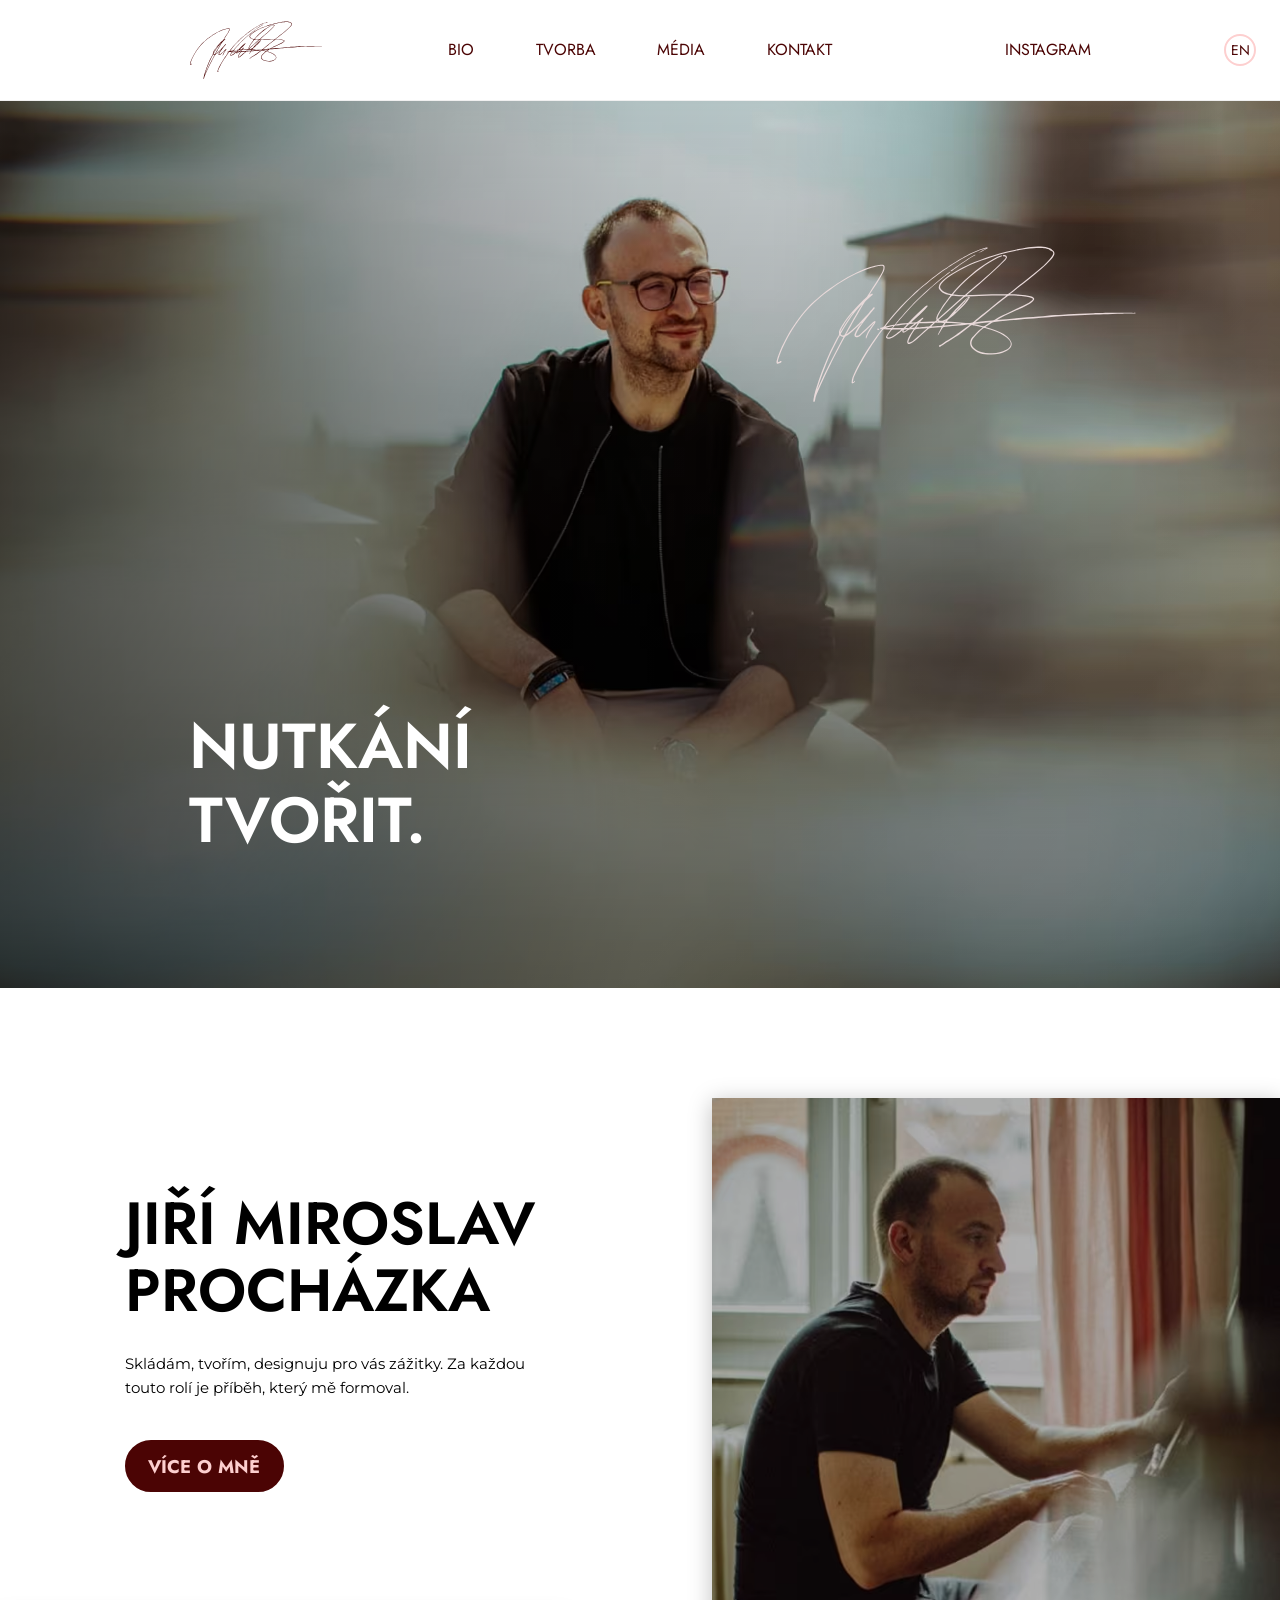
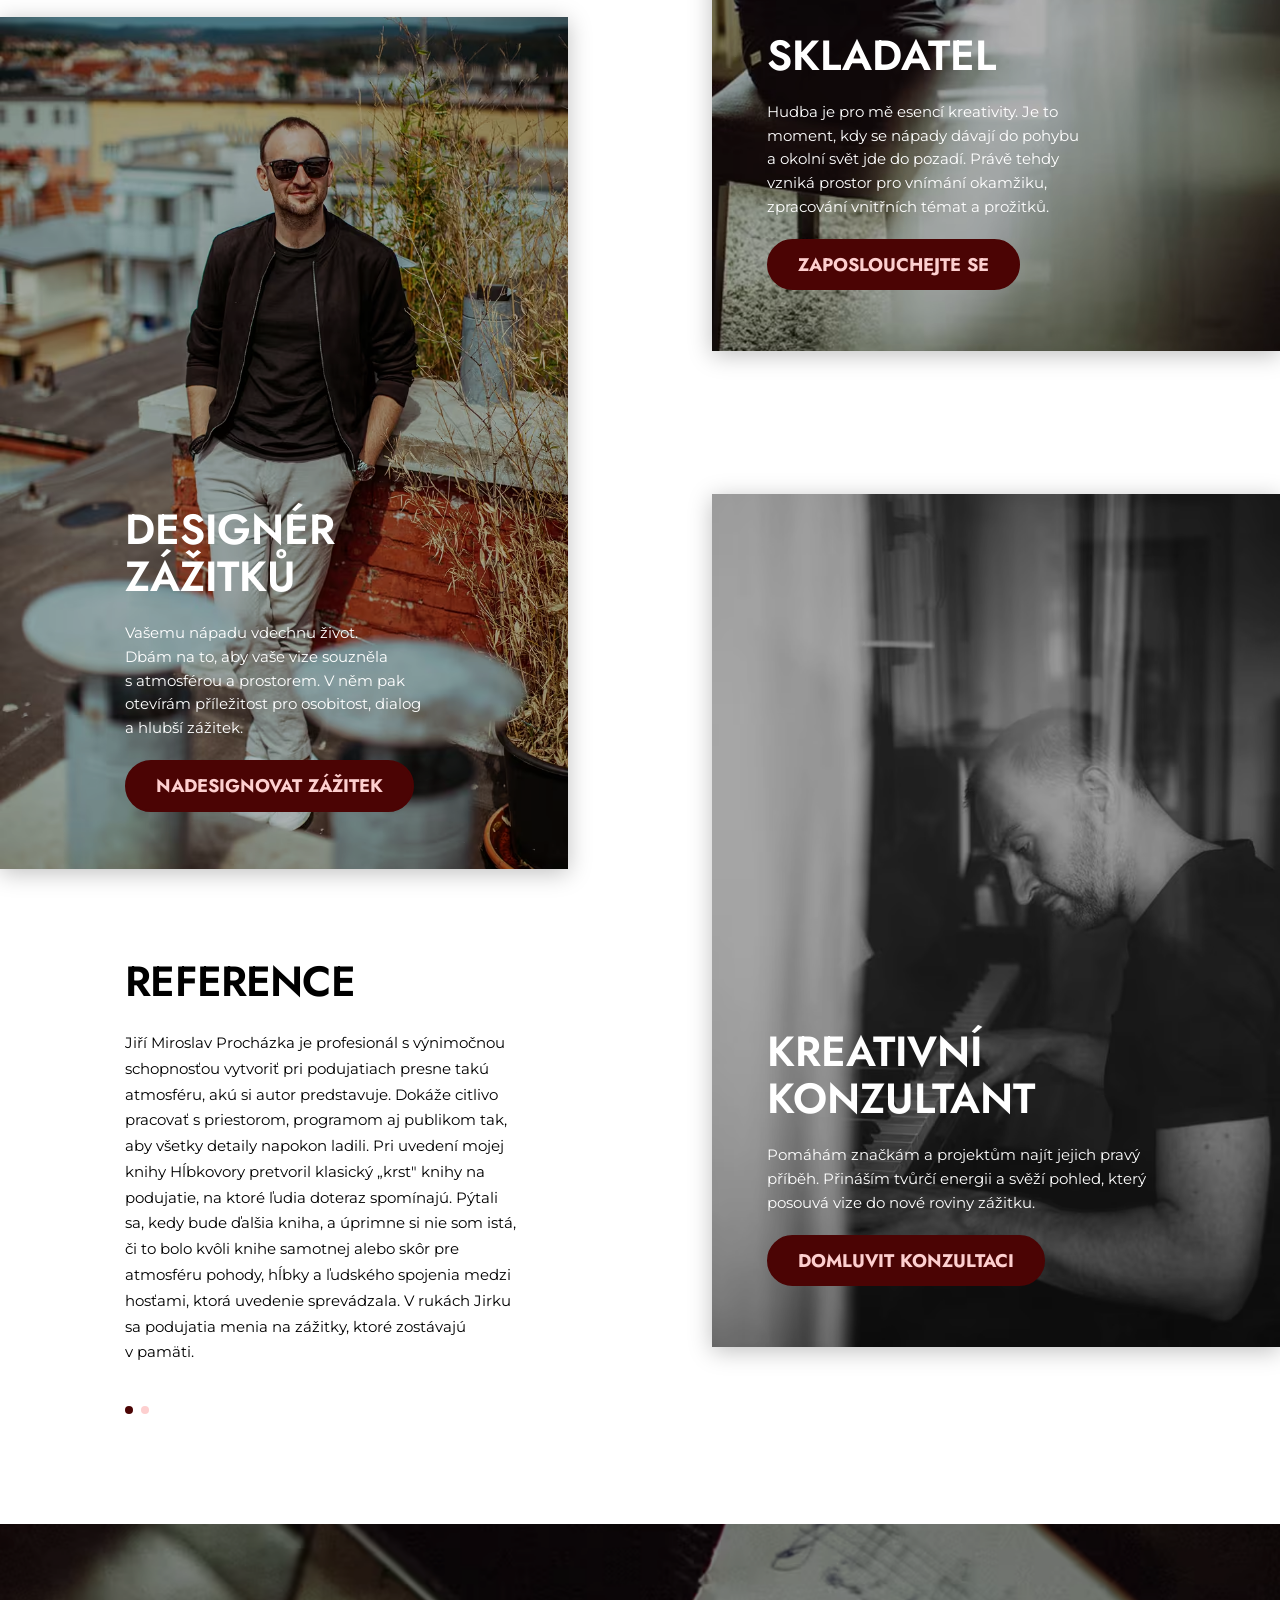
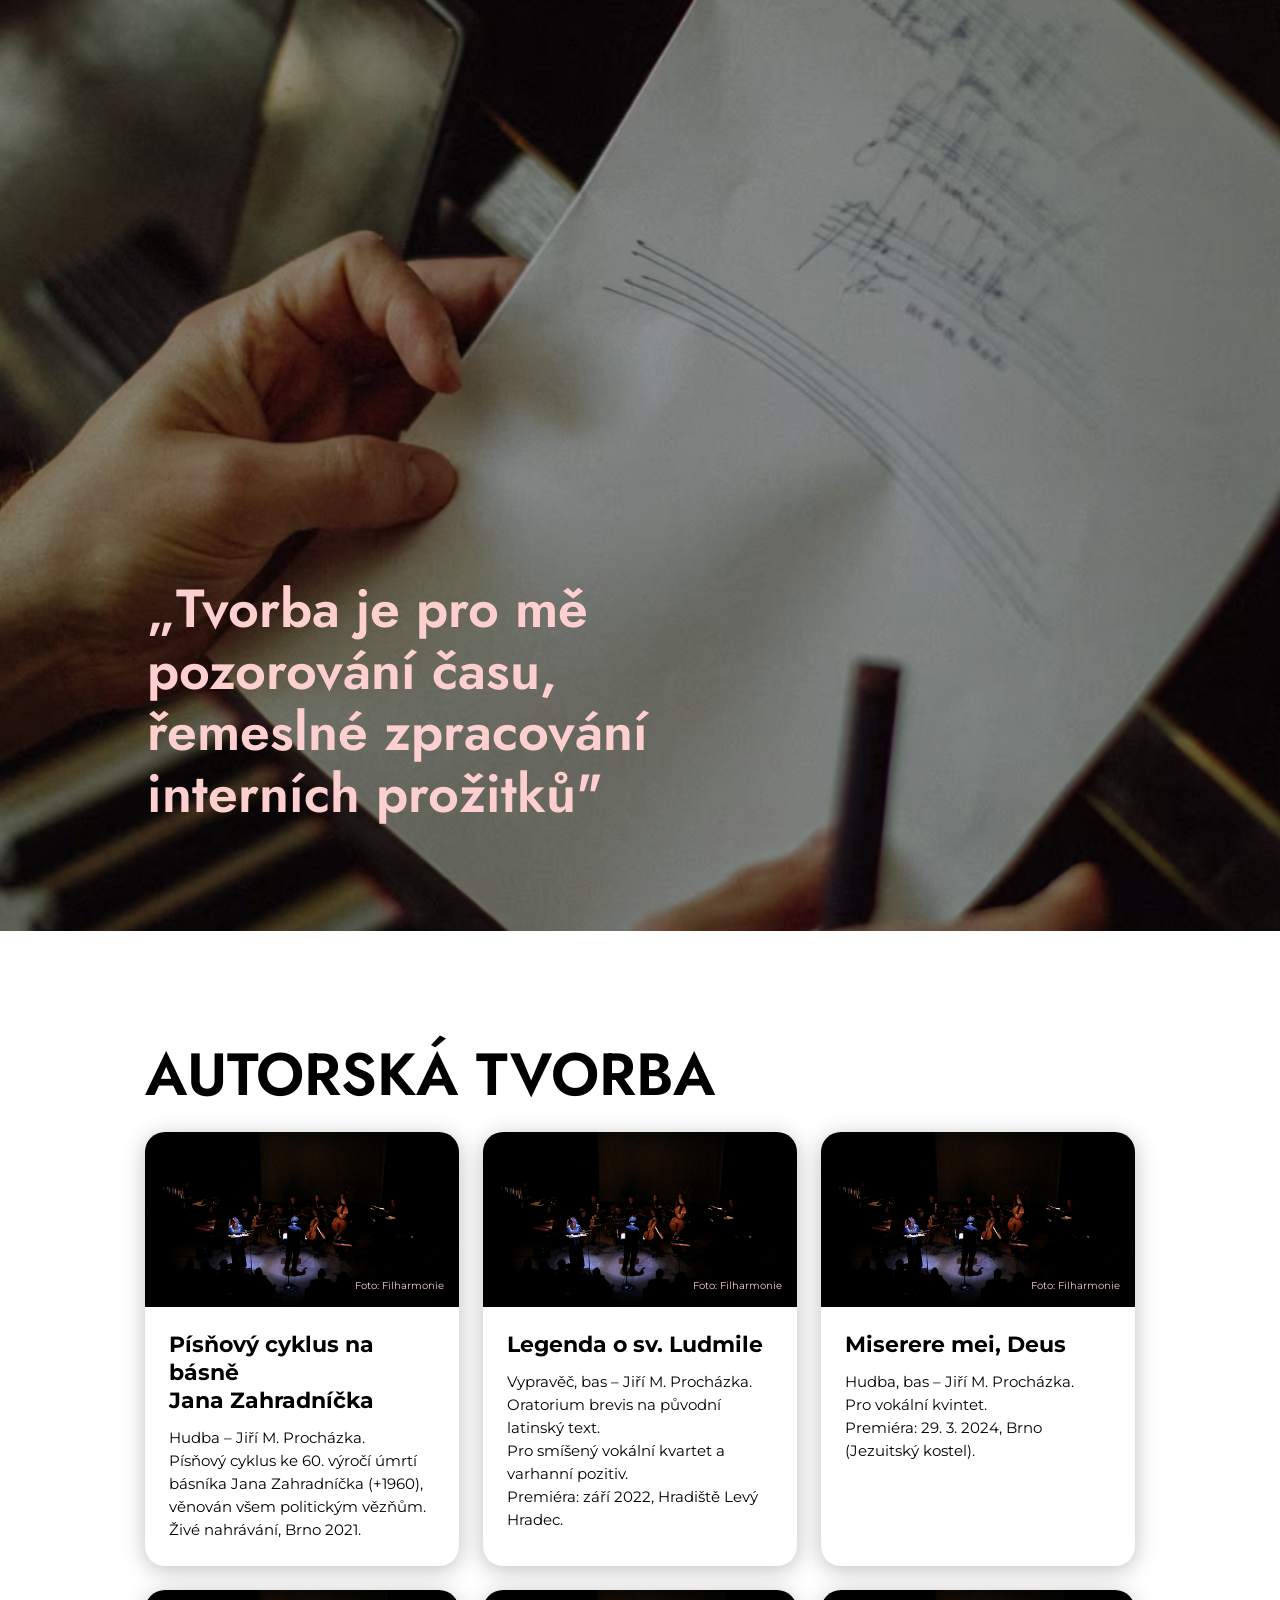
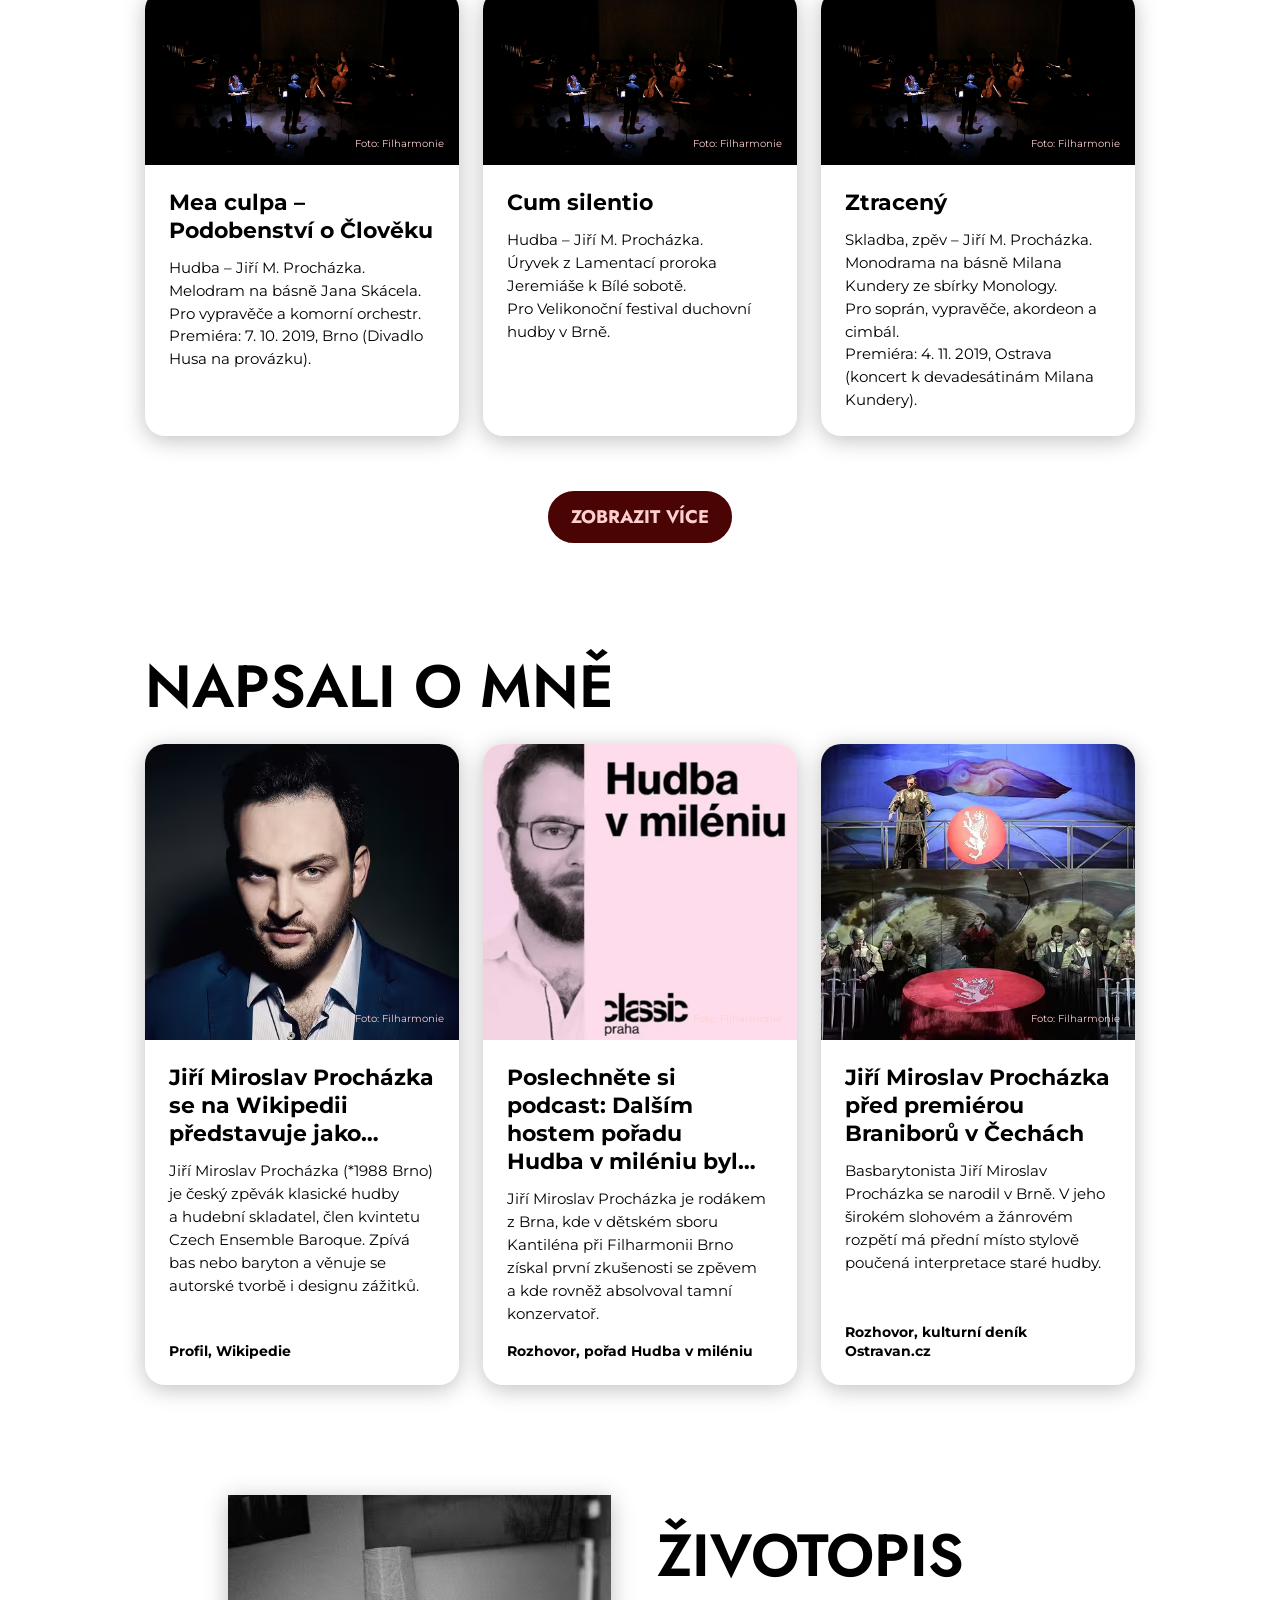
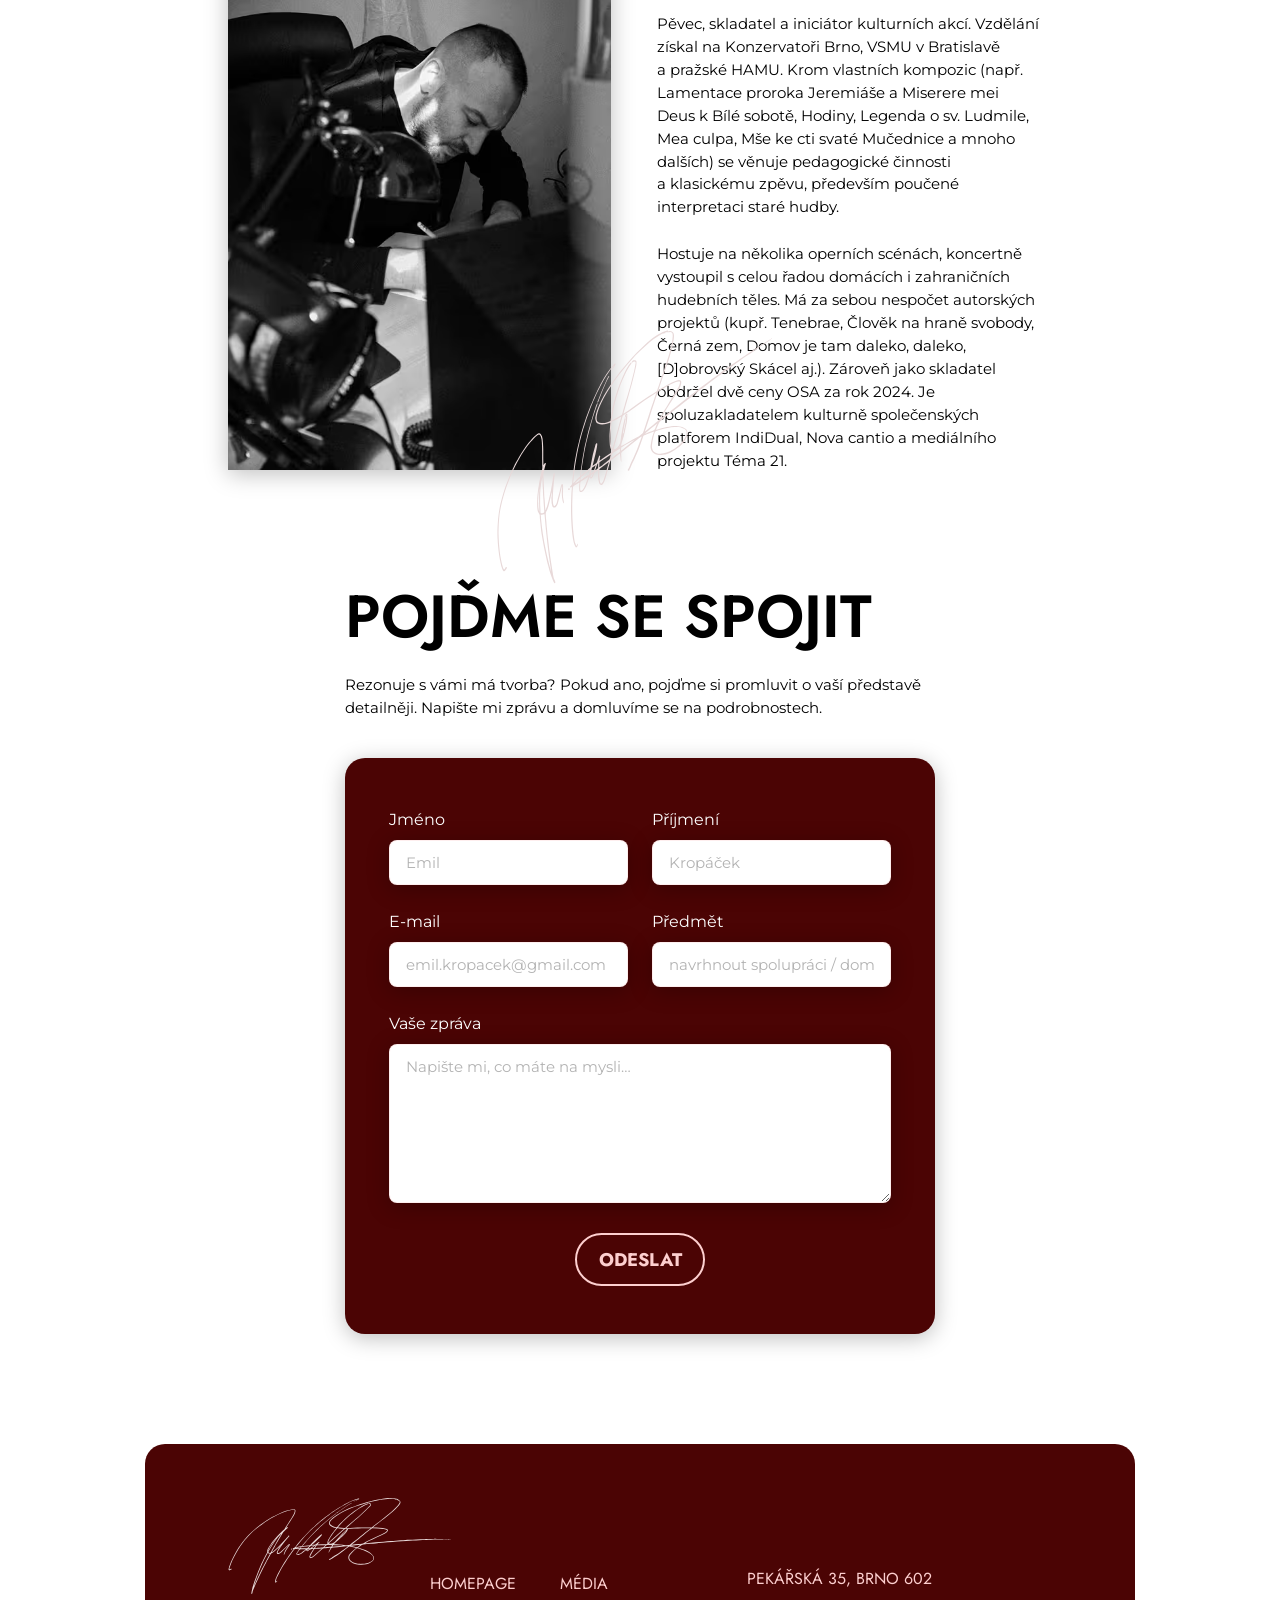
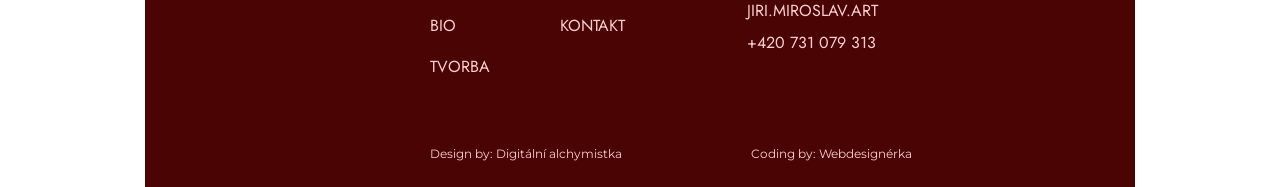
==== commit e082fc36: "typografie, karty rolí, mobile menu: line-height, padding, zarovnání - h2 line-height 1.125 (sjednoc" ====
--- a/index.html
+++ b/index.html
@@ -96,7 +96,7 @@
 
             <!-- Pravá část: Instagram (desktop) + hamburger (mobile) -->
             <div class="nav__right">
-                <a href="#" class="nav__instagram">Instagram</a>
+                <a href="https://www.instagram.com/jmprochazka_official/" class="nav__instagram" target="_blank" rel="noopener noreferrer">Instagram</a>
                 <button class="nav__toggle"
                         type="button"
                         aria-expanded="false"
@@ -153,7 +153,7 @@
         </nav>
 
         <div class="mobile-menu__footer">
-            <a href="#"
+            <a href="https://www.instagram.com/jmprochazka_official/"
                class="mobile-menu__instagram"
                target="_blank"
                rel="noopener noreferrer">Instagram</a>
@@ -234,7 +234,7 @@
                         </div>
                         <div class="roles__card-content">
                             <h2 class="roles__card-title">Designér<br>zážitků</h2>
-                            <p class="roles__card-text">Vašemu nápadu vdechnu život. Dbám na&nbsp;to, aby vaše vize souzněla s&nbsp;atmosférou a&nbsp;prostorem. V&nbsp;něm pak otevírám příležitost pro osobitost, dialog a&nbsp;hlubší zážitek.</p>
+                            <p class="roles__card-text">Vašemu nápadu vdechnu život.<br class="br-desktop"> Dbám na&nbsp;to, aby vaše vize souzněla s&nbsp;atmosférou a&nbsp;prostorem. V&nbsp;něm pak otevírám příležitost pro osobitost, dialog a&nbsp;hlubší zážitek.</p>
                             <a href="designer-zazitku.html" class="btn">Nadesignovat zážitek</a>
                         </div>
                     </article>
--- a/css/style.css
+++ b/css/style.css
@@ -130,6 +130,10 @@
     line-height: 1.1;
     color: var(--color-text);
     text-align: left;
+}
+
+h2 {
+    line-height: 1.125;
 }
 
 /* ============================================================
@@ -222,8 +226,8 @@
     align-items: center;
     max-width: none;
     margin-inline: 0;
-    padding-block: clamp(0.8125rem, calc(-0.1875rem + 2.083vw), 2.3125rem);
-    /* 13px → 37px */
+    padding-block: clamp(0.8125rem, calc(0.625rem + 0.833vw), 1.625rem);
+    /* 13px@360 → 26px@1920 */
     padding-inline: clamp(2.5rem, calc(-11.5rem + 29.167vw), 23.5rem);
     /* 40px@768px → 376px@1920px, gentle slope */
 }
@@ -302,11 +306,18 @@
 .nav__lang-link {
     display: none;
     position: absolute;
-    top: 0.5rem;
+    top: 50%;
+    transform: translateY(-50%);
     right: 1.5rem;
+    width: 2rem;
+    height: 2rem;
+    align-items: center;
+    justify-content: center;
+    border-radius: 50%;
+    border: 2px solid var(--color-secondary);
     font-family: var(--font-heading);
     font-weight: 400;
-    font-size: 1rem;
+    font-size: 0.875rem;
     line-height: 1;
     text-transform: uppercase;
     color: var(--color-primary);
@@ -333,6 +344,7 @@
     border: none;
     cursor: pointer;
     padding: 0.5rem;
+    margin-right: -10px;
     flex-shrink: 0;
 }
 
@@ -364,6 +376,10 @@
     color: #E8D9D9;
 }
 
+.site-header--primary .nav__lang-link {
+    border-color: #E8D9D9;
+}
+
 .site-header--primary .nav__instagram:hover,
 .site-header--primary .nav__menu-item a:hover,
 .site-header--primary .nav__lang-link:hover {
@@ -398,7 +414,7 @@
     }
 
     .nav__lang-link {
-        display: block;
+        display: inline-flex;
     }
 
     .nav__toggle {
@@ -416,7 +432,7 @@
     background-color: var(--color-primary);
     display: flex;
     flex-direction: column;
-    padding: 40px 40px 100px;
+    padding: 1.75rem 2.5rem 6.25rem; /* top 28px = křížek srovnán s hamburgerm */
     visibility: hidden;
     opacity: 0;
     transition:
@@ -1066,7 +1082,7 @@
     font-weight: 600;
     font-size: clamp(1.875rem, calc(1.154rem + 3.205vw), 5rem);
     /* 30px → 80px */
-    line-height: 1.05;
+    line-height: 1.125;
     text-transform: uppercase;
     color: var(--color-text);
     margin-bottom: clamp(1rem, 2.5vw, 1.75rem);
@@ -1218,7 +1234,7 @@
     font-weight: 600;
     font-size: clamp(1.75rem, calc(1.404rem + 1.538vw), 3.25rem);
     /* 28px → 52px */
-    line-height: 1.05;
+    line-height: 1.125;
     text-transform: uppercase;
     color: #ffffff;
     /* 16px (360px) → 24px (1920px) */
@@ -1229,8 +1245,9 @@
     font-family: var(--font-body);
     font-weight: 400;
     font-size: clamp(0.875rem, calc(0.846rem + 0.128vw), 1rem);
-    line-height: 1.6;
-    color: rgba(255, 255, 255, 0.85);
+    line-height: 1.5625;
+    /* 25px@16px */
+    color: #ffffff;
     margin-bottom: clamp(1rem, calc(0.86rem + 0.513vw), 1.5rem);
     /* 16px → 24px */
 }
@@ -1300,7 +1317,7 @@
     font-weight: 600;
     font-size: clamp(1.75rem, calc(1.404rem + 1.538vw), 3.25rem);
     /* 28px → 52px */
-    line-height: 1.05;
+    line-height: 1.125;
     letter-spacing: -0.02em;
     text-transform: uppercase;
     color: var(--color-text);
@@ -1441,8 +1458,8 @@
     flex: 1;
     display: flex;
     align-items: flex-end;
-    padding-bottom: clamp(1.875rem, 8.333vw, 10rem);
-    /* 30px@360px → 160px@1920px */
+    padding-bottom: clamp(3.5rem, 8.333vw, 10rem);
+    /* 56px@360px → 160px@1920px */
     padding-inline-start: clamp(1.875rem, calc(-1rem + 12.756vw), 14.3125rem);
     /* 30px@360px → 229px@1920px */
     padding-inline-end: clamp(1.875rem, 5vw, 9rem);
@@ -1864,8 +1881,8 @@
 .contact__input:focus,
 .contact__textarea:focus {
     border-color: var(--color-secondary);
-    outline: 2px solid var(--color-secondary);
-    outline-offset: 2px;
+    outline: none;
+    box-shadow: 0 0 0 2px var(--color-secondary), 0 4px 22px 0 rgba(0, 0, 0, 0.25);
 }
 
 .contact__textarea {
@@ -2101,8 +2118,8 @@
     padding-top: clamp(34.4375rem, calc(29.725rem + 20.96vw), 54.875rem);
     /* 40px@360 → 233px@1920, shodné s accordion */
     padding-inline: clamp(2.5rem, calc(-0.284rem + 12.372vw), 14.5625rem);
-    /* gap = pb − |margin| = 24px; 119px@360 → 224px@1920 */
-    padding-bottom: clamp(7.4375rem, calc(5.923rem + 6.731vw), 14rem);
+    /* gap = pb − |margin| = 30px; 64px@360 → 98px@1920 */
+    padding-bottom: clamp(4rem, calc(3.51rem + 2.179vw), 6.125rem);
 }
 
 /* ============================================================
@@ -2113,8 +2130,8 @@
        Bílý bg mají individuální .st-accordion karty; pod hero je bílý body bg. */
     position: relative;
     z-index: 2;
-    /* 95px@360 → 200px@1920: 1. karta + mezera + ½ 2. karty v tmavé hero ploše */
-    margin-top: clamp(-12.5rem, calc(-4.423rem - 6.731vw), -5.9375rem);
+    /* 34px@360 → 68px@1920; desktop override níže */
+    margin-top: clamp(-4.25rem, calc(-1.577rem - 2.179vw), -2.125rem);
     padding-bottom: var(--section-pad);
     /* 40px@360 → 233px@1920 */
     padding-inline: clamp(2.5rem, calc(-0.284rem + 12.372vw), 14.5625rem);
@@ -2127,7 +2144,7 @@
 }
 
 .st-accordion {
-    border-radius: var(--radius);
+    border-radius: 0;
     box-shadow: var(--shadow-card);
     overflow: hidden;
     background: #fff;
@@ -2136,6 +2153,8 @@
 
 .st-accordion.is-open {
     background: var(--color-primary);
+    box-shadow: none;
+    border-radius: 0;
 }
 
 .st-accordion__header {
@@ -2144,10 +2163,12 @@
     align-items: center;
     justify-content: space-between;
     gap: 1rem;
-    /* block: 16px@360 → 30px@1920 | inline: 20px@360 → 50px@1920 */
+    /* block: 19px@360 → 30px@1920 | right: 19px@360 → 50px@1920 | left: 24px@360 → 50px@1920 */
     padding:
-        clamp(1rem, calc(0.8rem + 0.897vw), 1.875rem)
-        clamp(1.25rem, calc(0.817rem + 1.923vw), 3.125rem);
+        clamp(1.1875rem, calc(1.029rem + 0.705vw), 1.875rem)
+        clamp(1.1875rem, calc(0.740rem + 1.987vw), 3.125rem)
+        clamp(1.1875rem, calc(1.029rem + 0.705vw), 1.875rem)
+        clamp(1.5rem, calc(1.125rem + 1.667vw), 3.125rem);
     background: transparent;
     border: none;
     cursor: pointer;
@@ -2182,6 +2203,8 @@
     /* Grid trick: animuje výšku bez znalosti finální výšky */
     display: grid;
     grid-template-rows: 0fr;
+    overflow: hidden;
+    border-radius: 0;
     transition: grid-template-rows 350ms ease;
 }
 
@@ -2195,19 +2218,29 @@
 }
 
 .st-work-list {
-    /* Přímý potomek gridu musí mít overflow:hidden + min-height:0 */
-    overflow: hidden;
+    /* min-height:0 umožňuje grid 0fr collapse; overflow:hidden je na rodiči .st-accordion__body */
     min-height: 0;
     list-style: none;
-    /* Padding přesunut sem z body, aby se animoval uvnitř */
+    /* padding-bottom = 0: spodní mezera je jako ::after, aby neblokovala collapse */
+    /* right: 19px@360 → 50px@1920 | left: 24px@360 → 50px@1920 */
     padding:
         0
-        clamp(1.25rem, calc(0.817rem + 1.923vw), 3.125rem)
-        clamp(1rem, calc(0.8rem + 0.897vw), 1.875rem);
+        clamp(1.1875rem, calc(0.740rem + 1.987vw), 3.125rem)
+        0
+        clamp(1.5rem, calc(1.125rem + 1.667vw), 3.125rem);
     margin: 0;
     display: flex;
     flex-direction: column;
     gap: 1.25rem;
+}
+
+/* Spodní mezera jako flex item – schová se při zavřeném akordeonu */
+.st-work-list::after {
+    content: '';
+    display: block;
+    flex-shrink: 0;
+    /* 19px@360 → 30px@1920 – odpovídá původnímu padding-bottom */
+    height: clamp(1.1875rem, calc(1.029rem + 0.705vw), 1.875rem);
 }
 
 .st-work-item__title {
@@ -2226,4 +2259,28 @@
     line-height: 1.6;
     color: rgba(255, 255, 255, 0.85);
     margin: 0;
+}
+
+.br-desktop { display: none; }
+
+/* ── SEZNAM TVORBY – desktop overlay ── */
+@media (min-width: 1024px) {
+    /* Skryjeme mobilní zalomení v prvním akordeonu */
+    .br-mobile { display: none; }
+    .br-desktop { display: inline; }
+
+    /* line-height: 60px na 1920px je pro 1 řádek příliš – zkrátíme */
+    .st-accordion__header { line-height: 1.2; }
+
+    /* Přesah: 1. akordeon celý + 2. akordeon napůl v hero ploše
+       -130px@1024 → -161px@1920                                        */
+    .st-accordions-wrap {
+        margin-top: clamp(-10.0625rem, calc(-5.911rem - 3.459vw), -8.125rem);
+    }
+
+    /* Hero pb: gap H1 ↔ 1. akordeon 24px
+       160px@1024 → 191px@1920                                           */
+    .hero--seznam-tvorby .hero__content {
+        padding-bottom: clamp(10rem, calc(7.786rem + 3.459vw), 11.9375rem);
+    }
 }
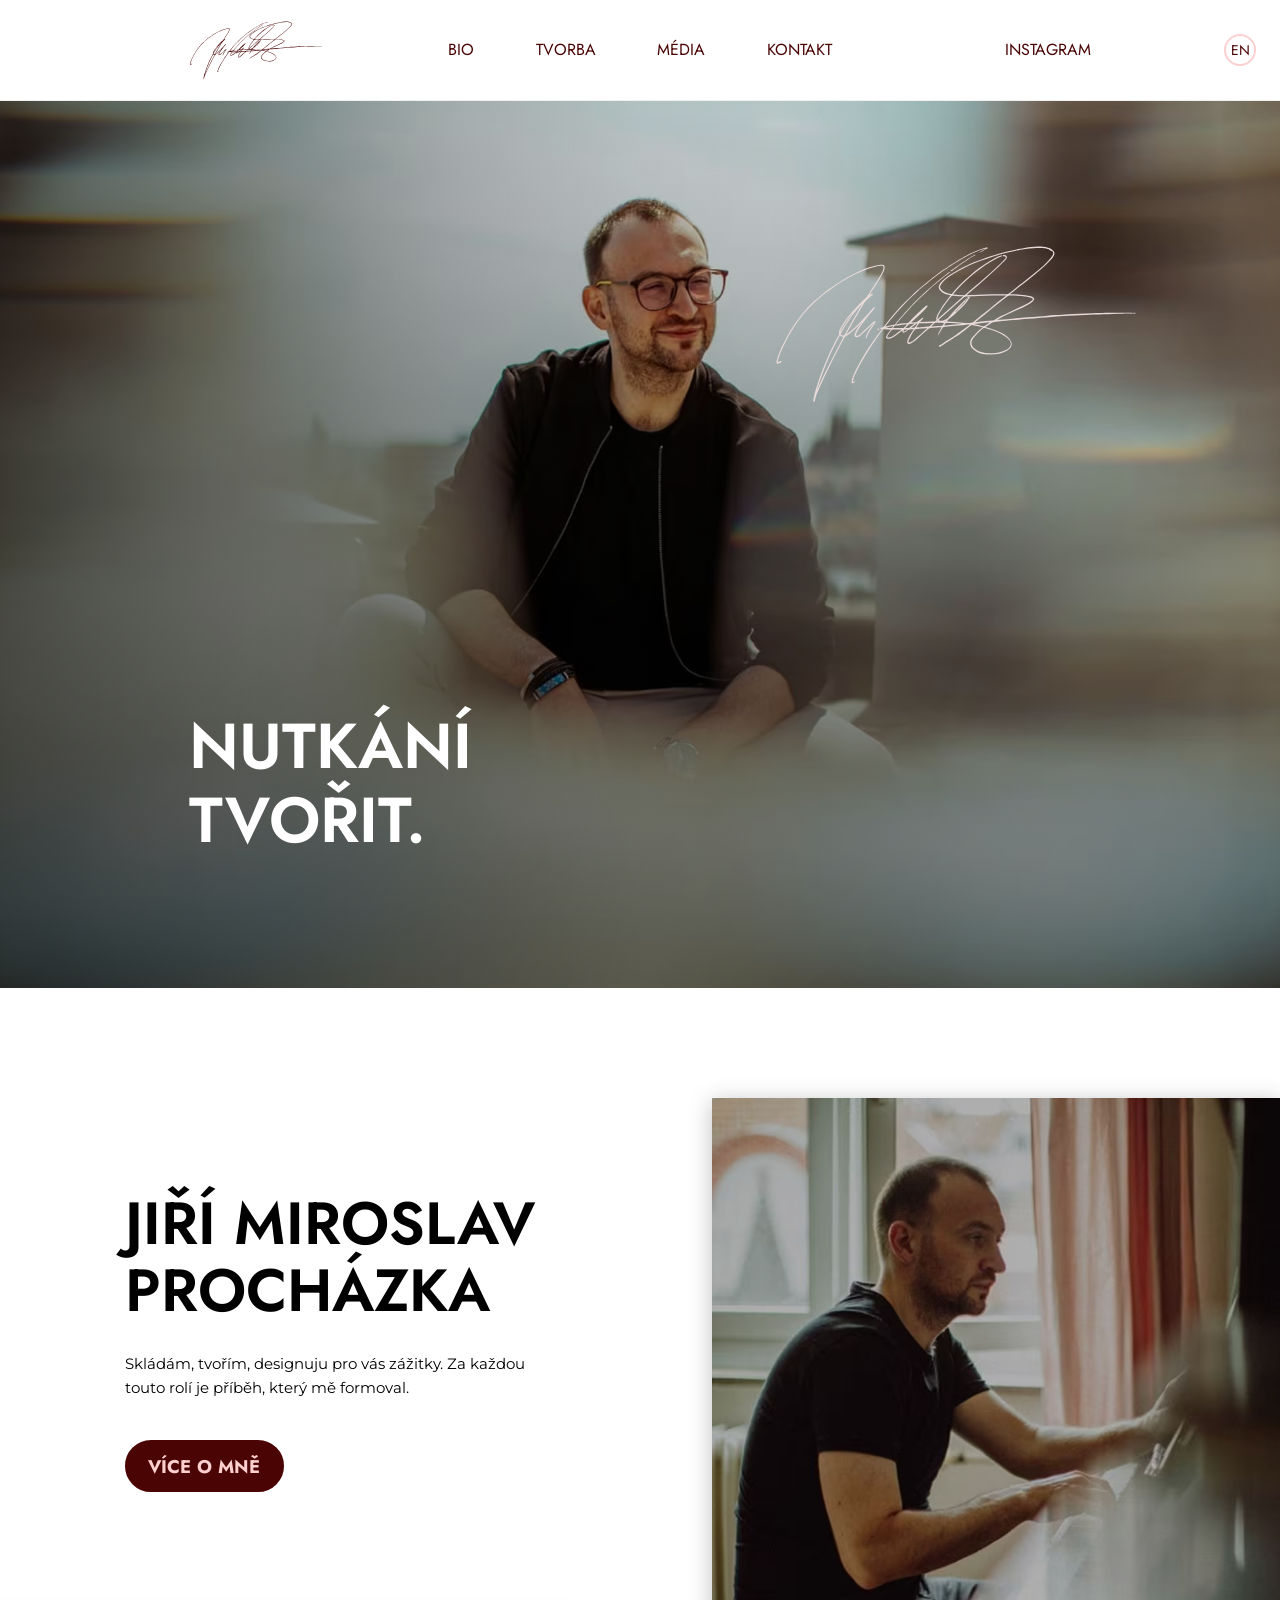
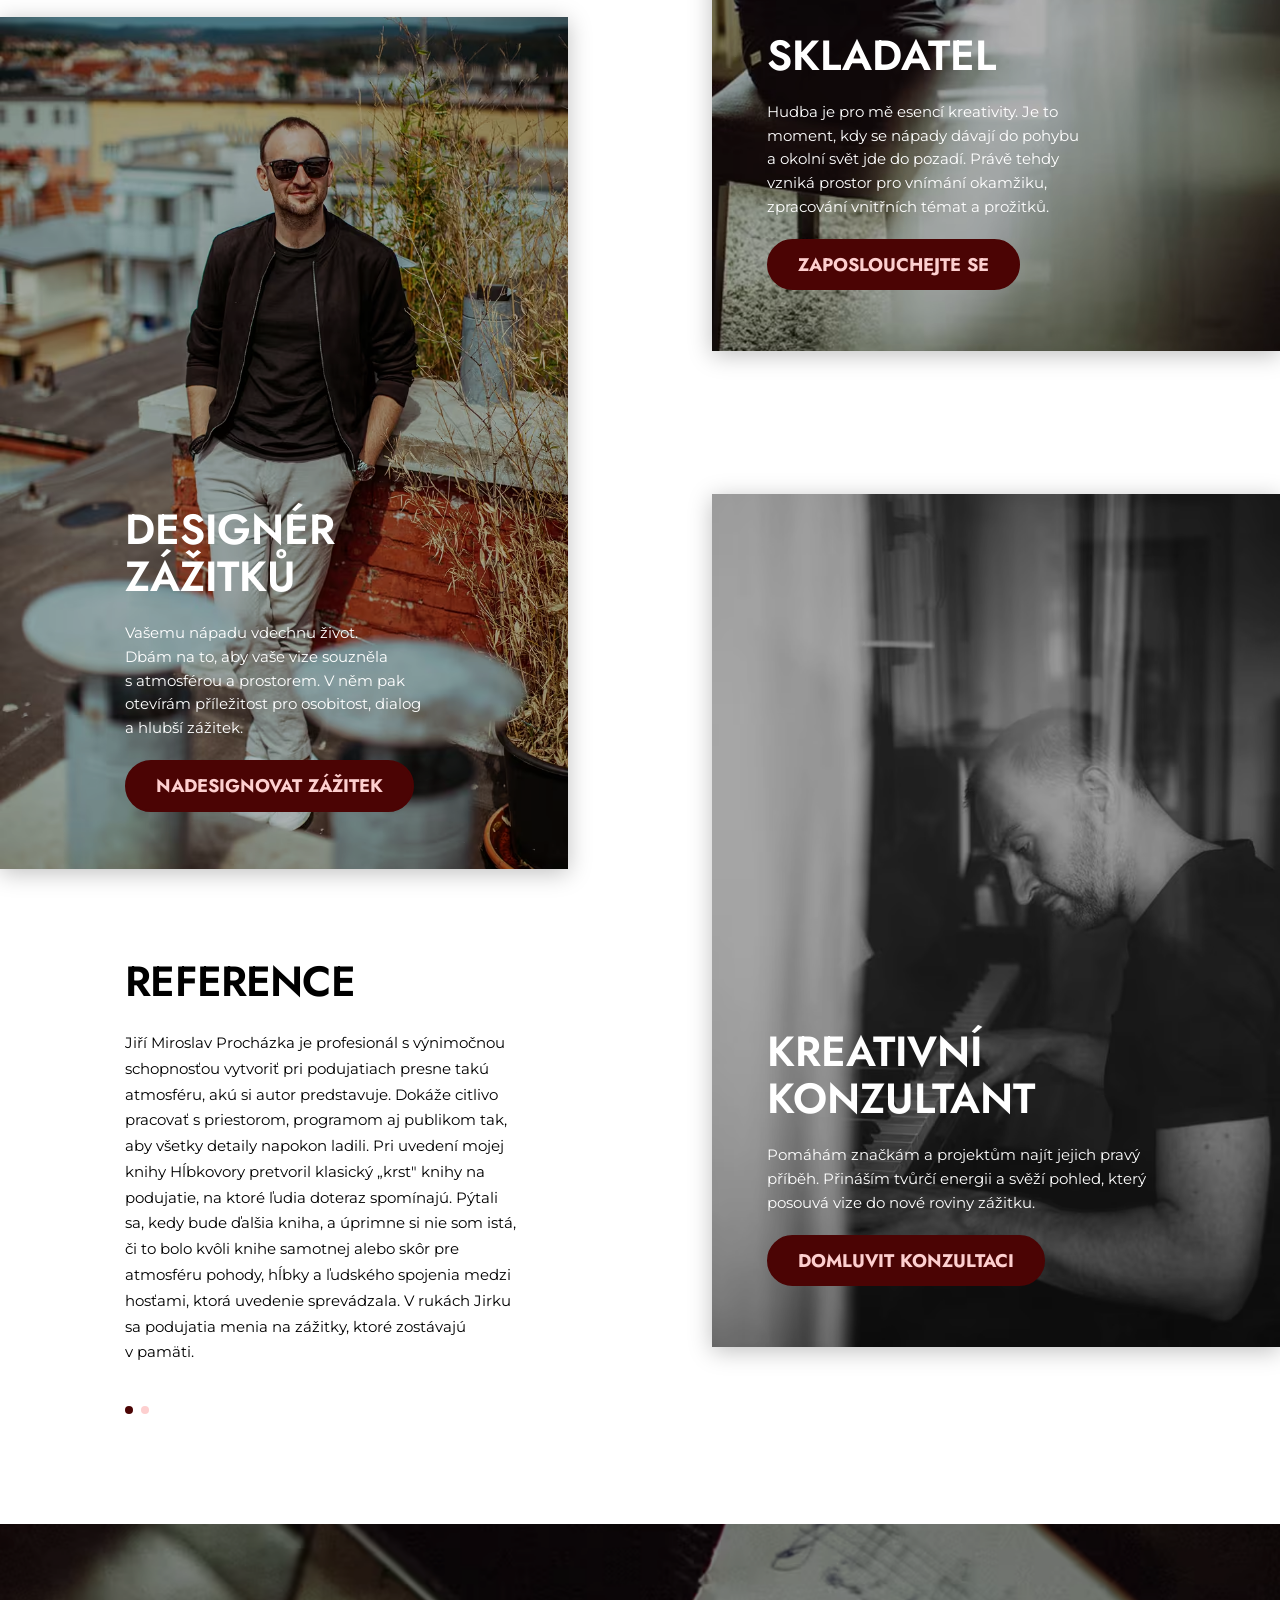
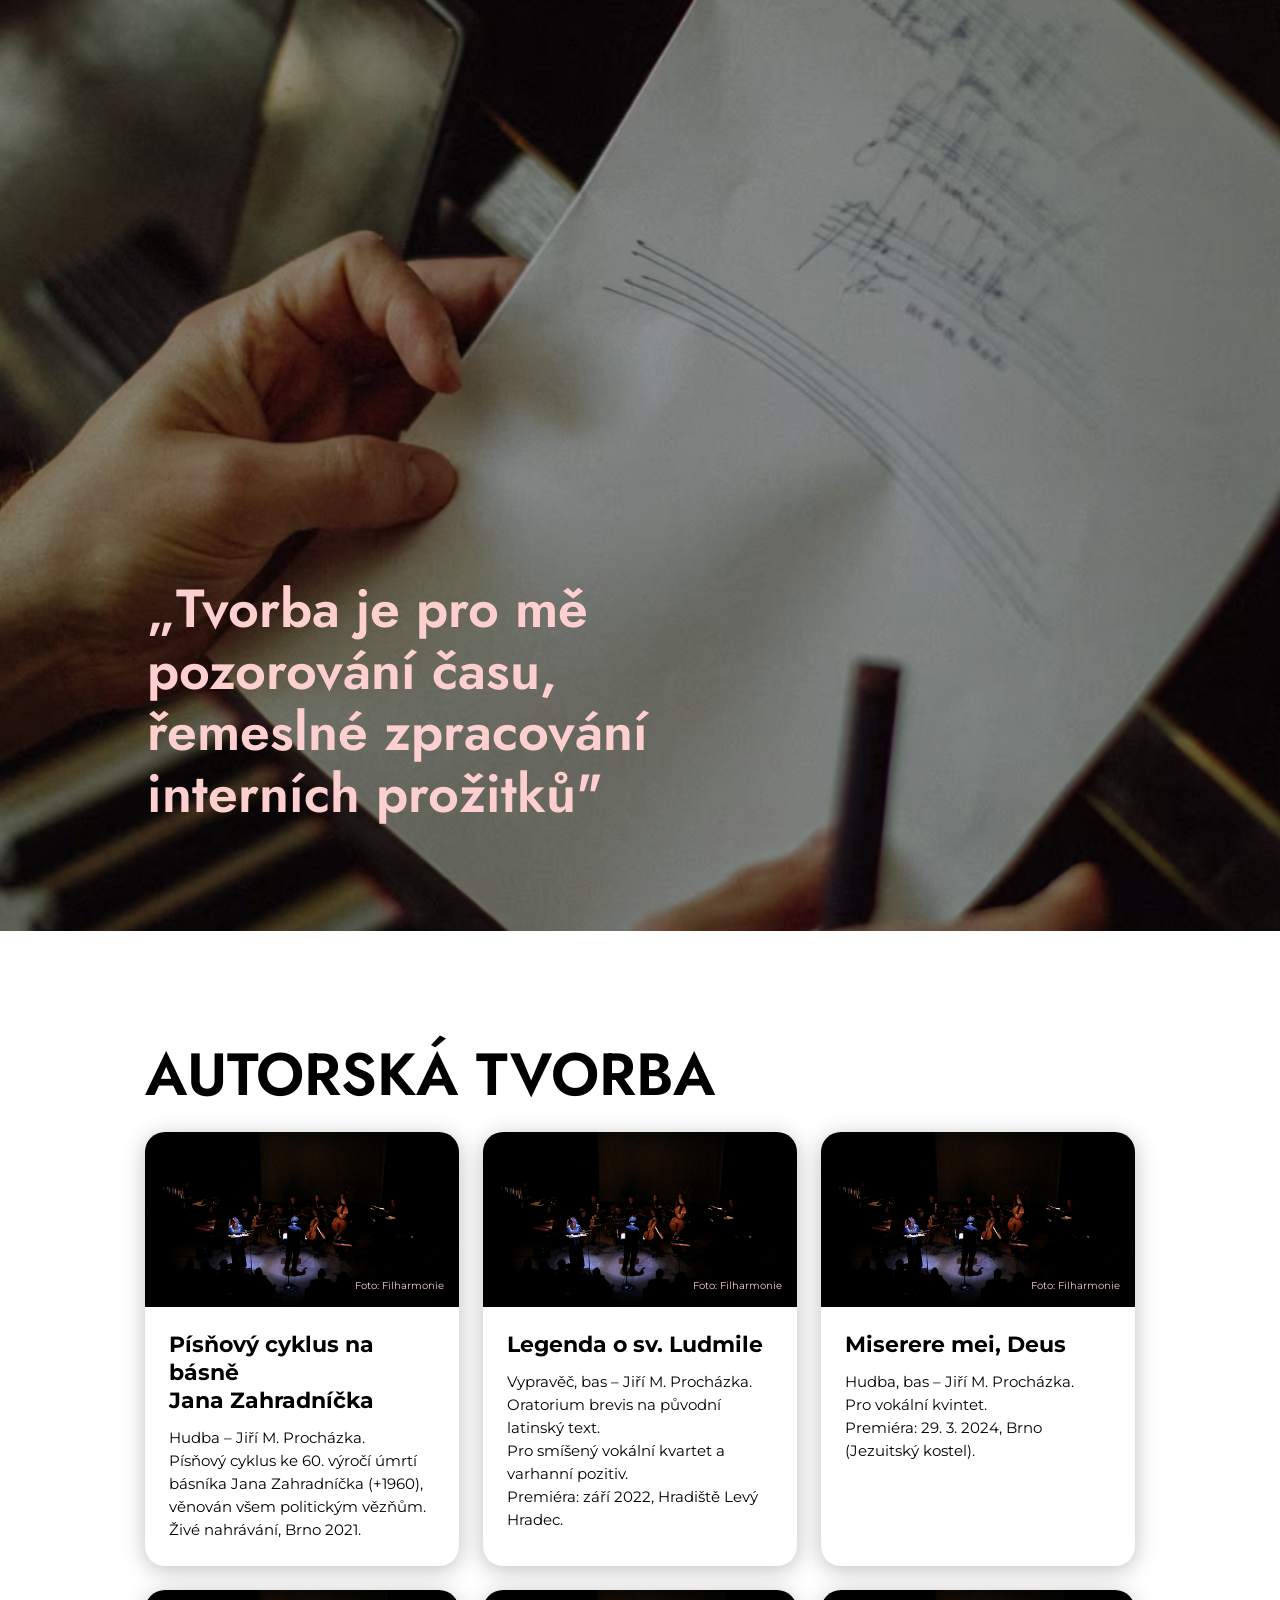
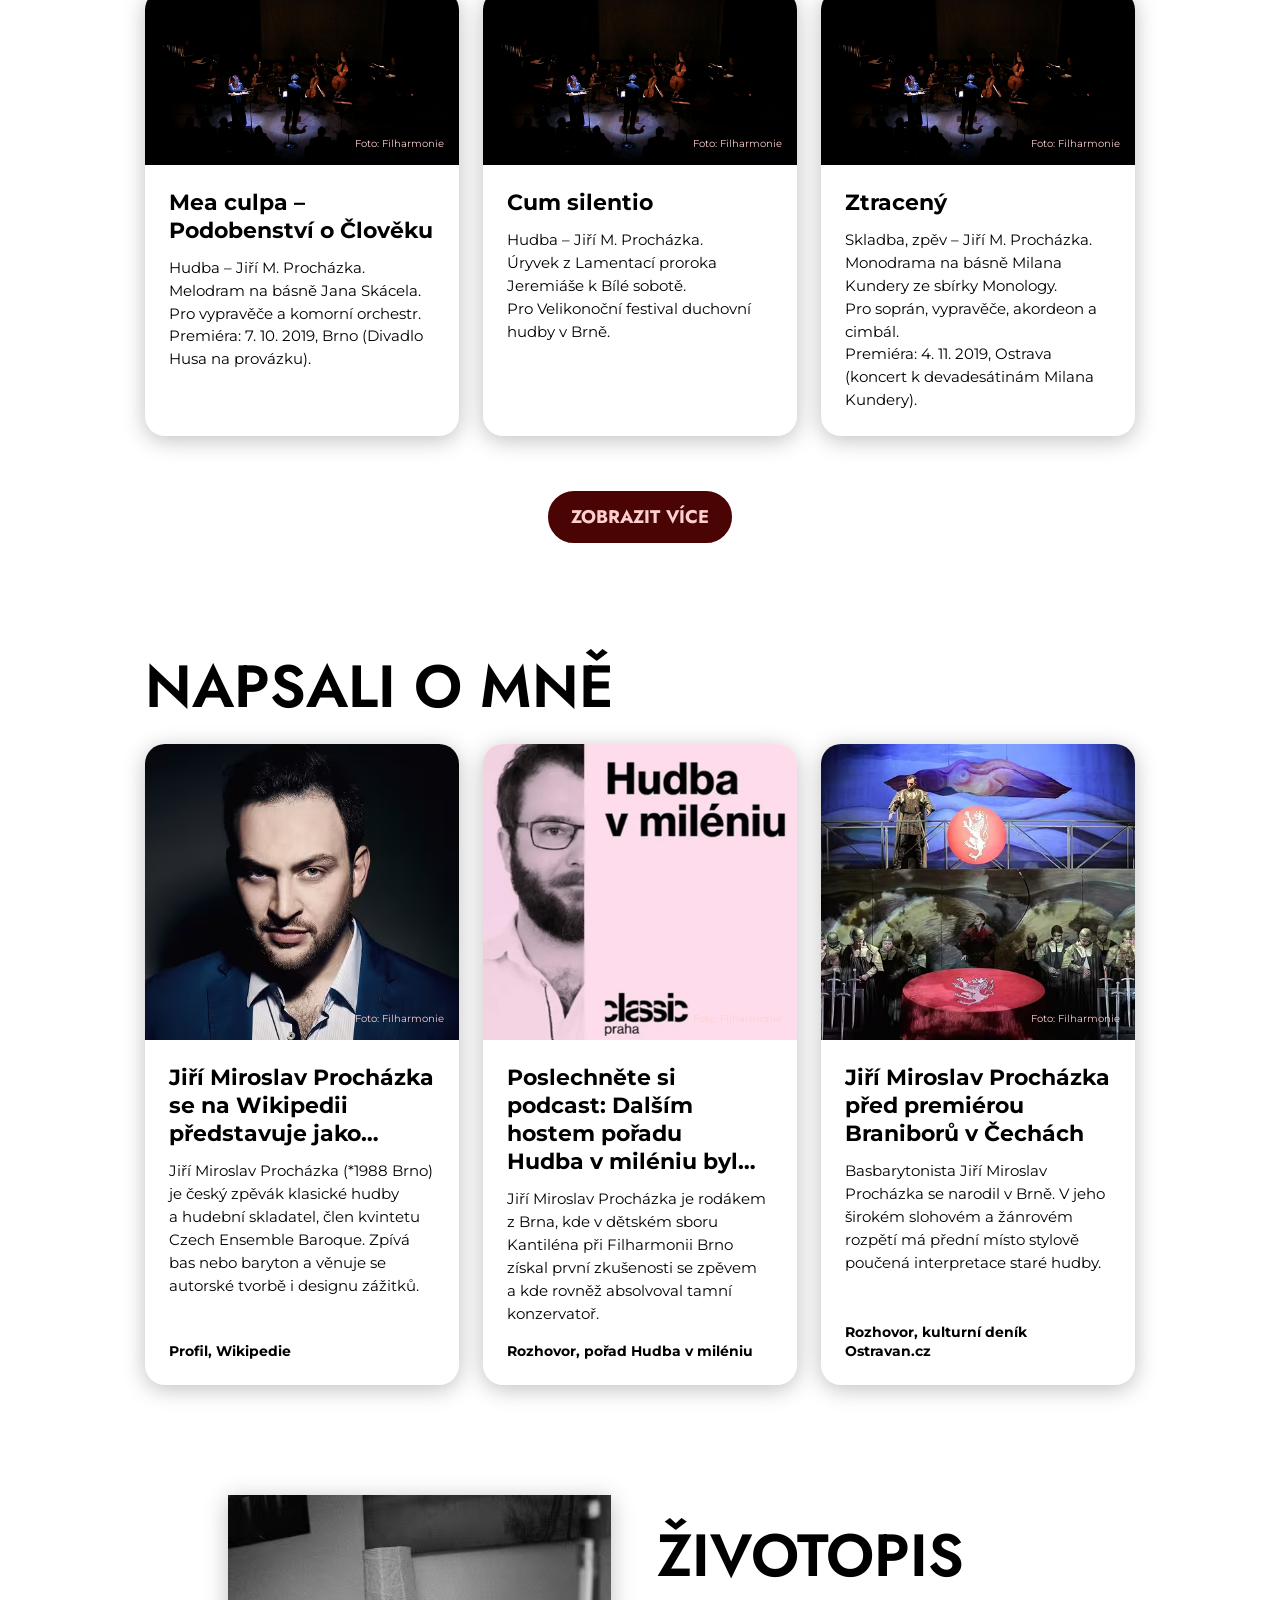
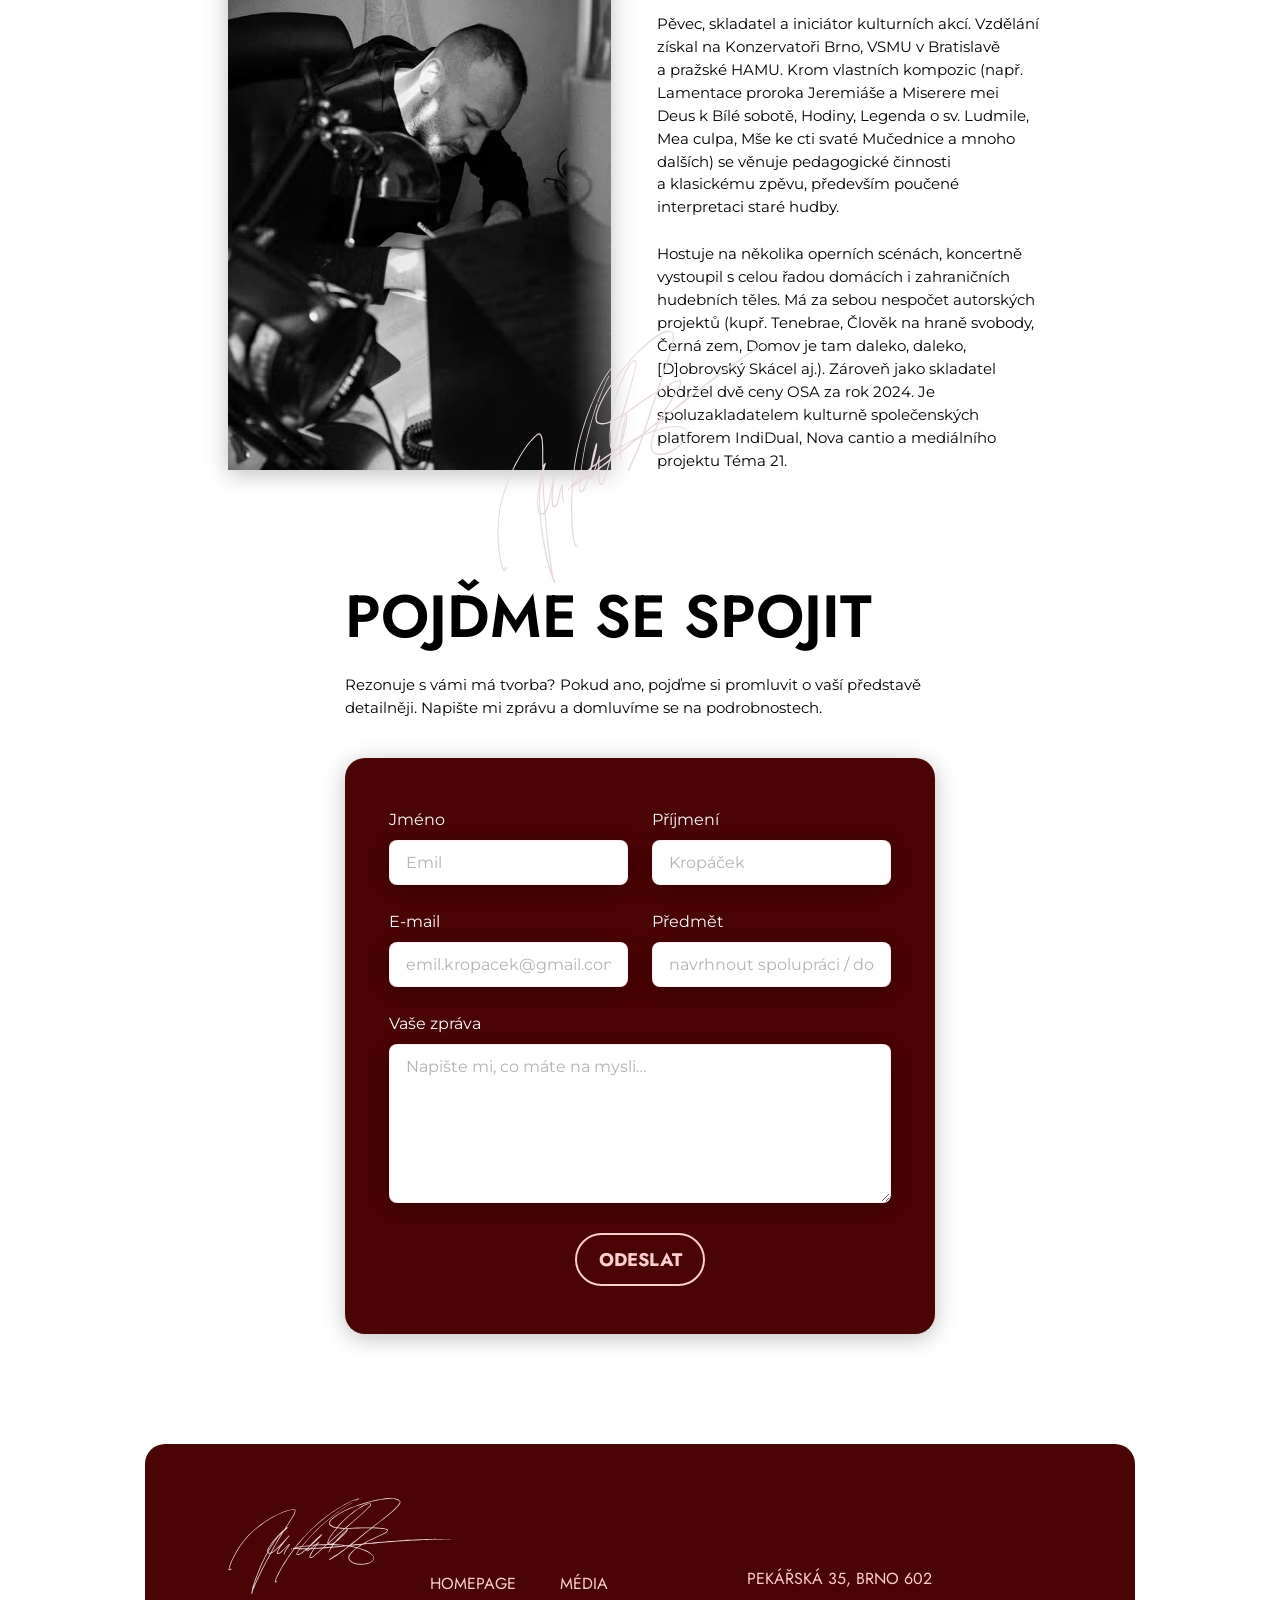
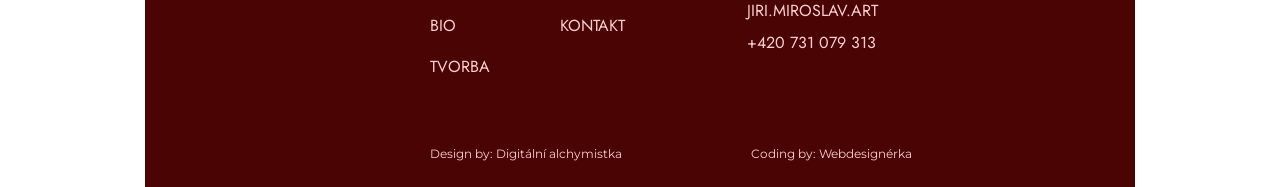
==== commit 92e698c4: "autorská tvorba, animace podpisu, formulář, 404 - karty 2–6 v autorské tvorbě: doplněny YouTube odka" ====
--- a/index.html
+++ b/index.html
@@ -377,100 +377,130 @@
 
                     <!-- Karta 2 -->
                     <article class="works__card">
-                        <div class="works__card-media">
-                            <picture>
-                                <img src="Obrazky/nahled-autorska-tvorba-jan-prochazka.jpg"
-                                     alt="Legenda o sv. Ludmile – oratorium brevis, Hradiště Levý Hradec 2022"
-                                     class="works__card-img"
-                                     loading="lazy" decoding="async">
-                            </picture>
-                            <span class="works__card-credit" aria-hidden="true">Foto: Filharmonie</span>
-                        </div>
-                        <div class="works__card-body">
-                            <h3 class="works__card-title">Legenda o&nbsp;sv.&nbsp;Ludmile</h3>
-                            <p class="works__card-text">Vypravěč, bas – Jiří M. Procházka.<br>
-                            Oratorium brevis na původní latinský text.<br>
-                            Pro smíšený vokální kvartet a varhanní pozitiv.<br>
-                            Premiéra: září 2022, Hradiště Levý Hradec.</p>
-                        </div>
+                        <a href="https://www.youtube.com/watch?v=hShjY383z3U&list=RDhShjY383z3U&start_radio=1&t=618s"
+                           target="_blank"
+                           rel="noopener noreferrer"
+                           class="works__card-link"
+                           aria-label="Poslechnout Legenda o sv. Ludmile na YouTube (otevře se v novém okně)">
+                            <div class="works__card-media">
+                                <picture>
+                                    <img src="Obrazky/nahled-autorska-tvorba-jan-prochazka.jpg"
+                                         alt="Legenda o sv. Ludmile – oratorium brevis, Hradiště Levý Hradec 2022"
+                                         class="works__card-img"
+                                         loading="lazy" decoding="async">
+                                </picture>
+                                <span class="works__card-credit" aria-hidden="true">Foto: Filharmonie</span>
+                            </div>
+                            <div class="works__card-body">
+                                <h3 class="works__card-title">Legenda o&nbsp;sv.&nbsp;Ludmile</h3>
+                                <p class="works__card-text">Vypravěč, bas – Jiří M. Procházka.<br>
+                                Oratorium brevis na původní latinský text.<br>
+                                Pro smíšený vokální kvartet a varhanní pozitiv.<br>
+                                Premiéra: září 2022, Hradiště Levý Hradec.</p>
+                            </div>
+                        </a>
                     </article>
 
                     <!-- Karta 3 -->
                     <article class="works__card">
-                        <div class="works__card-media">
-                            <picture>
-                                <img src="Obrazky/nahled-autorska-tvorba-jan-prochazka.jpg"
-                                     alt="Miserere mei, Deus – vokální kvintet, Brno 2024"
-                                     class="works__card-img"
-                                     loading="lazy" decoding="async">
-                            </picture>
-                            <span class="works__card-credit" aria-hidden="true">Foto: Filharmonie</span>
-                        </div>
-                        <div class="works__card-body">
-                            <h3 class="works__card-title">Miserere mei, Deus</h3>
-                            <p class="works__card-text">Hudba, bas – Jiří M. Procházka.<br>
-                            Pro vokální kvintet.<br>
-                            Premiéra: 29. 3. 2024, Brno (Jezuitský kostel).</p>
-                        </div>
+                        <a href="https://www.youtube.com/watch?v=DuPQkFlknCk&list=RDDuPQkFlknCk&start_radio=1"
+                           target="_blank"
+                           rel="noopener noreferrer"
+                           class="works__card-link"
+                           aria-label="Poslechnout Miserere mei, Deus na YouTube (otevře se v novém okně)">
+                            <div class="works__card-media">
+                                <picture>
+                                    <img src="Obrazky/nahled-autorska-tvorba-jan-prochazka.jpg"
+                                         alt="Miserere mei, Deus – vokální kvintet, Brno 2024"
+                                         class="works__card-img"
+                                         loading="lazy" decoding="async">
+                                </picture>
+                                <span class="works__card-credit" aria-hidden="true">Foto: Filharmonie</span>
+                            </div>
+                            <div class="works__card-body">
+                                <h3 class="works__card-title">Miserere mei, Deus</h3>
+                                <p class="works__card-text">Hudba, bas – Jiří M. Procházka.<br>
+                                Pro vokální kvintet.<br>
+                                Premiéra: 29. 3. 2024, Brno (Jezuitský kostel).</p>
+                            </div>
+                        </a>
                     </article>
 
                     <!-- Karta 4 -->
                     <article class="works__card">
-                        <div class="works__card-media">
-                            <picture>
-                                <img src="Obrazky/nahled-autorska-tvorba-jan-prochazka.jpg"
-                                     alt="Mea culpa – Podobenství o Člověku, Brno 2019"
-                                     class="works__card-img"
-                                     loading="lazy" decoding="async">
-                            </picture>
-                            <span class="works__card-credit" aria-hidden="true">Foto: Filharmonie</span>
-                        </div>
-                        <div class="works__card-body">
-                            <h3 class="works__card-title">Mea culpa – Podobenství o&nbsp;Člověku</h3>
-                            <p class="works__card-text">Hudba – Jiří M. Procházka.<br>
-                            Melodram na básně Jana Skácela.<br>
-                            Pro vypravěče a komorní orchestr.<br>
-                            Premiéra: 7. 10. 2019, Brno (Divadlo Husa na provázku).</p>
-                        </div>
+                        <a href="https://www.youtube.com/watch?v=DEVUv9kQMms&list=RDDEVUv9kQMms&index=1"
+                           target="_blank"
+                           rel="noopener noreferrer"
+                           class="works__card-link"
+                           aria-label="Poslechnout Mea culpa – Podobenství o Člověku na YouTube (otevře se v novém okně)">
+                            <div class="works__card-media">
+                                <picture>
+                                    <img src="Obrazky/nahled-autorska-tvorba-jan-prochazka.jpg"
+                                         alt="Mea culpa – Podobenství o Člověku, Brno 2019"
+                                         class="works__card-img"
+                                         loading="lazy" decoding="async">
+                                </picture>
+                                <span class="works__card-credit" aria-hidden="true">Foto: Filharmonie</span>
+                            </div>
+                            <div class="works__card-body">
+                                <h3 class="works__card-title">Mea culpa – Podobenství o&nbsp;Člověku</h3>
+                                <p class="works__card-text">Hudba – Jiří M. Procházka.<br>
+                                Melodram na básně Jana Skácela.<br>
+                                Pro vypravěče a komorní orchestr.<br>
+                                Premiéra: 7. 10. 2019, Brno (Divadlo Husa na provázku).</p>
+                            </div>
+                        </a>
                     </article>
 
                     <!-- Karta 5 -->
                     <article class="works__card">
-                        <div class="works__card-media">
-                            <picture>
-                                <img src="Obrazky/nahled-autorska-tvorba-jan-prochazka.jpg"
-                                     alt="Cum silentio – Lamentace proroka Jeremiáše, Velikonoční festival Brno"
-                                     class="works__card-img"
-                                     loading="lazy" decoding="async">
-                            </picture>
-                            <span class="works__card-credit" aria-hidden="true">Foto: Filharmonie</span>
-                        </div>
-                        <div class="works__card-body">
-                            <h3 class="works__card-title">Cum silentio</h3>
-                            <p class="works__card-text">Hudba – Jiří M. Procházka.<br>
-                            Úryvek z Lamentací proroka Jeremiáše k Bílé sobotě.<br>
-                            Pro Velikonoční festival duchovní hudby v Brně.</p>
-                        </div>
+                        <a href="https://www.youtube.com/watch?v=HlZjPFUtY80&list=RDHlZjPFUtY80&start_radio=1"
+                           target="_blank"
+                           rel="noopener noreferrer"
+                           class="works__card-link"
+                           aria-label="Poslechnout Cum silentio na YouTube (otevře se v novém okně)">
+                            <div class="works__card-media">
+                                <picture>
+                                    <img src="Obrazky/nahled-autorska-tvorba-jan-prochazka.jpg"
+                                         alt="Cum silentio – Lamentace proroka Jeremiáše, Velikonoční festival Brno"
+                                         class="works__card-img"
+                                         loading="lazy" decoding="async">
+                                </picture>
+                                <span class="works__card-credit" aria-hidden="true">Foto: Filharmonie</span>
+                            </div>
+                            <div class="works__card-body">
+                                <h3 class="works__card-title">Cum silentio</h3>
+                                <p class="works__card-text">Hudba – Jiří M. Procházka.<br>
+                                Úryvek z Lamentací proroka Jeremiáše k Bílé sobotě.<br>
+                                Pro Velikonoční festival duchovní hudby v Brně.</p>
+                            </div>
+                        </a>
                     </article>
 
                     <!-- Karta 6 -->
                     <article class="works__card">
-                        <div class="works__card-media">
-                            <picture>
-                                <img src="Obrazky/nahled-autorska-tvorba-jan-prochazka.jpg"
-                                     alt="Ztracený – monodrama na básně Milana Kundery, Ostrava 2019"
-                                     class="works__card-img"
-                                     loading="lazy" decoding="async">
-                            </picture>
-                            <span class="works__card-credit" aria-hidden="true">Foto: Filharmonie</span>
-                        </div>
-                        <div class="works__card-body">
-                            <h3 class="works__card-title">Ztracený</h3>
-                            <p class="works__card-text">Skladba, zpěv – Jiří M. Procházka.<br>
-                            Monodrama na básně Milana Kundery ze sbírky Monology.<br>
-                            Pro soprán, vypravěče, akordeon a cimbál.<br>
-                            Premiéra: 4. 11. 2019, Ostrava (koncert k devadesátinám Milana Kundery).</p>
-                        </div>
+                        <a href="https://www.youtube.com/watch?v=JfKPjBRDrnE&list=RDJfKPjBRDrnE&start_radio=1"
+                           target="_blank"
+                           rel="noopener noreferrer"
+                           class="works__card-link"
+                           aria-label="Poslechnout Ztracený na YouTube (otevře se v novém okně)">
+                            <div class="works__card-media">
+                                <picture>
+                                    <img src="Obrazky/nahled-autorska-tvorba-jan-prochazka.jpg"
+                                         alt="Ztracený – monodrama na básně Milana Kundery, Ostrava 2019"
+                                         class="works__card-img"
+                                         loading="lazy" decoding="async">
+                                </picture>
+                                <span class="works__card-credit" aria-hidden="true">Foto: Filharmonie</span>
+                            </div>
+                            <div class="works__card-body">
+                                <h3 class="works__card-title">Ztracený</h3>
+                                <p class="works__card-text">Skladba, zpěv – Jiří M. Procházka.<br>
+                                Monodrama na básně Milana Kundery ze sbírky Monology.<br>
+                                Pro soprán, vypravěče, akordeon a cimbál.<br>
+                                Premiéra: 4. 11. 2019, Ostrava (koncert k devadesátinám Milana Kundery).</p>
+                            </div>
+                        </a>
                     </article>
 
                 </div><!-- /.works__grid -->
--- a/css/style.css
+++ b/css/style.css
@@ -649,9 +649,16 @@
     user-select: none;
 }
 
+@keyframes signature-reveal {
+    from { clip-path: inset(0 100% 0 0); }
+    to   { clip-path: inset(0 0% 0 0); }
+}
+
 @media (min-width: 1024px) {
     .hero__signature {
         display: block;
+        clip-path: inset(0 100% 0 0);
+        animation: signature-reveal 2.2s cubic-bezier(0.4, 0, 0.2, 1) 0.6s forwards;
     }
 }
 
@@ -1280,6 +1287,7 @@
     transform: translateX(0) translateY(0);
 }
 
+
 @media (prefers-reduced-motion: reduce) {
     [data-animate] {
         opacity: 1;
@@ -1859,7 +1867,7 @@
 .contact__textarea {
     font-family: var(--font-body);
     font-weight: 400;
-    font-size: clamp(0.875rem, calc(0.846rem + 0.128vw), 1rem);
+    font-size: 1rem; /* min 16px – zabraňuje iOS auto-zoom při focusu */
     color: var(--color-text);
     background-color: #ffffff;
     border: 1px solid rgba(253, 207, 207, 0.35);
@@ -1871,6 +1879,13 @@
     transition: border-color 300ms ease;
     -webkit-appearance: none;
     appearance: none;
+}
+
+.contact__input:-webkit-autofill,
+.contact__textarea:-webkit-autofill {
+    -webkit-box-shadow: 0 0 0 1000px #ffffff inset, 0 4px 22px 0 rgba(0, 0, 0, 0.25);
+    box-shadow: 0 0 0 1000px #ffffff inset, 0 4px 22px 0 rgba(0, 0, 0, 0.25);
+    -webkit-text-fill-color: var(--color-text);
 }
 
 .contact__input::placeholder,
